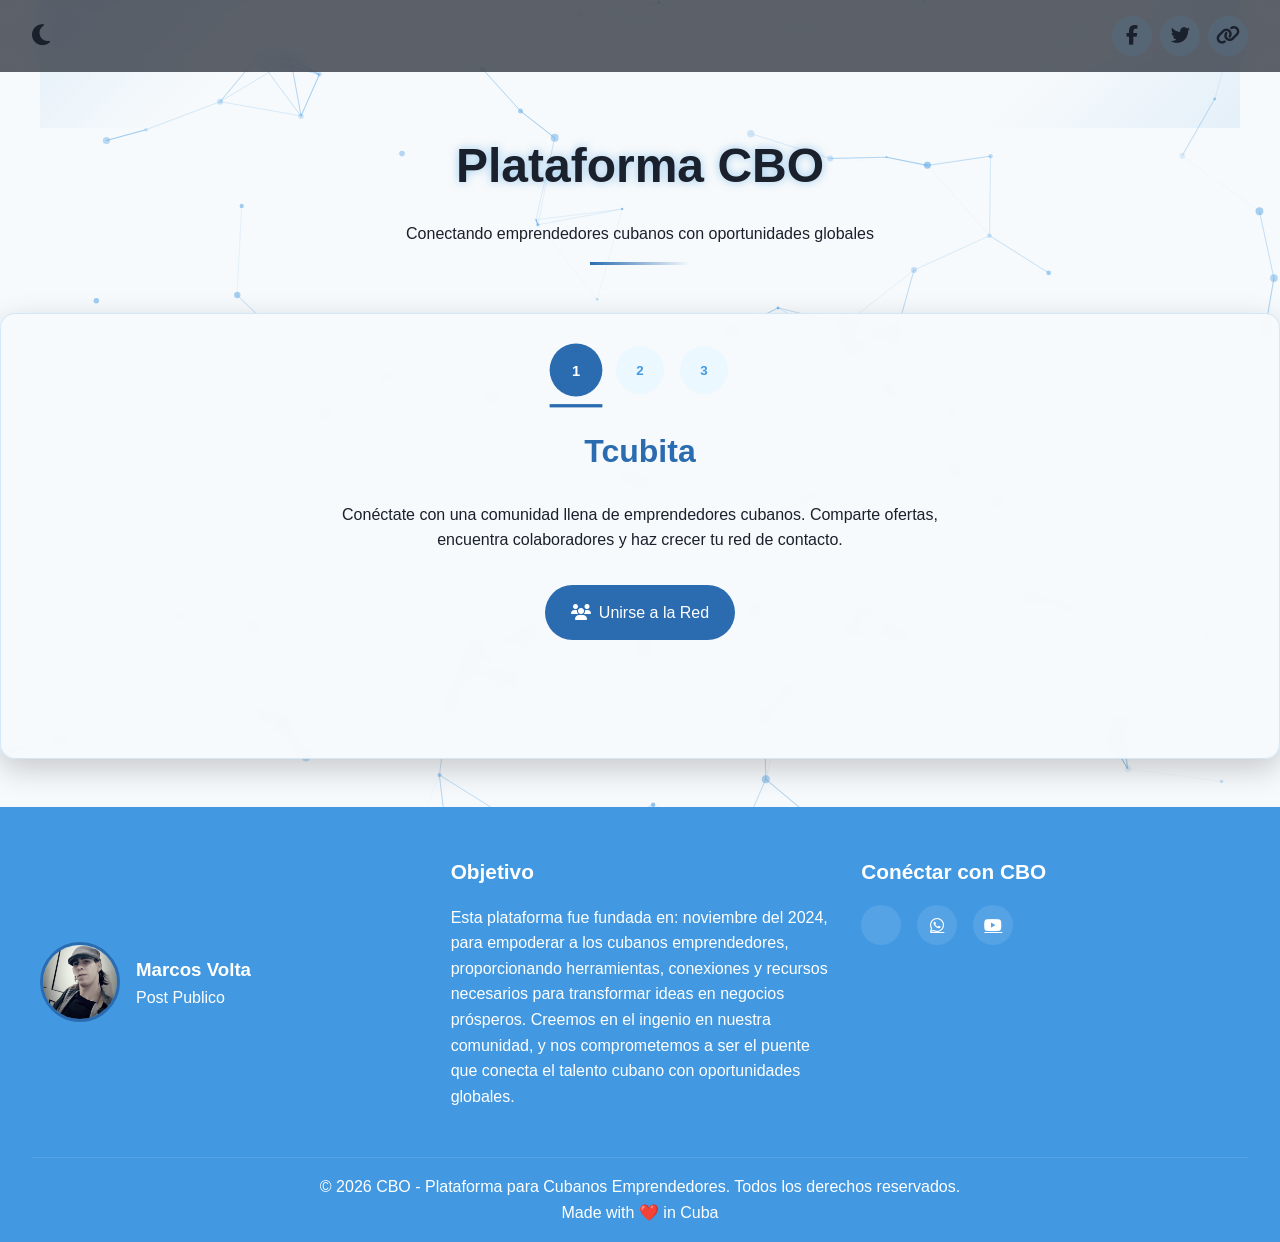
==== index.html @ 36f4e89b "Actualizar index.html" ====
<!DOCTYPE html>
<html lang="es">
<head>
    <meta charset="UTF-8">
    <meta name="viewport" content="width=device-width, initial-scale=1.0, minimum-scale=1.0, maximum-scale=5.0">
    <meta name="description" content="Plataforma CBO para emprendedores cubanos - Conexiones, recursos y oportunidades de negocio. Conectamos el talento cubano con oportunidades globales desde 2024.">
    <meta name="keywords" content="Cuba, emprendedores, negocios, oportunidades, red profesional, emprendimiento cubano, negocios en Cuba, startups Cuba, economía cubana">
    <meta name="author" content="Marcos Volta, CBO Team">
    <meta name="robots" content="index, follow, max-image-preview:large">
    <meta name="revisit-after" content="7 days">
    <meta name="rating" content="general">
    <meta name="google-site-verification" content="KwYd-p4Sl1VlkdQmdyKKgwMpT7BsxFKygnGzibzNijQ">
    <link rel="canonical" href="https://cubabazaronline.github.io/CBO/">
    <meta name="theme-color" content="#1a365d">
    <meta name="generator" content="CBO Platform v2.0">
    <meta name="geo.region" content="CU">
    <meta name="geo.placename" content="La Habana">
    <meta name="geo.position" content="23.1136;-82.3666">
    <meta name="ICBM" content="23.1136, -82.3666">
    <meta http-equiv="Content-Security-Policy" content="default-src 'self'; script-src 'self' 'unsafe-inline' https://cdnjs.cloudflare.com; style-src 'self' 'unsafe-inline' https://fonts.googleapis.com https://cdnjs.cloudflare.com; img-src 'self' data: https:; font-src 'self' https://fonts.gstatic.com https://cdnjs.cloudflare.com; connect-src 'self'">
    <meta http-equiv="X-Content-Type-Options" content="nosniff">
    <meta http-equiv="X-Frame-Options" content="DENY">
    <meta http-equiv="X-XSS-Protection" content="1; mode=block">
    <meta http-equiv="Strict-Transport-Security" content="max-age=31536000; includeSubDomains">
    <meta name="referrer" content="strict-origin-when-cross-origin">
    <link rel="preconnect" href="https://fonts.googleapis.com">
    <link rel="preconnect" href="https://fonts.gstatic.com" crossorigin>
    <link rel="preconnect" href="https://cdnjs.cloudflare.com">
    <link rel="preload" href="styles.css" as="style">
    <link rel="preload" href="script.js" as="script">
    <link rel="preload" href="https://cdnjs.cloudflare.com/ajax/libs/font-awesome/6.4.0/css/all.min.css" as="style" crossorigin>
    <link rel="preload" href="https://fonts.googleapis.com/css2?family=Poppins:wght@300;400;500;600;700&display=swap" as="style" crossorigin>
    <link rel="icon" type="image/png" href="logo.png">
        <!-- Color de tema para navegadores móviles -->
        <meta name="theme-color" content="#ffffff">
    
    <title>CBO - Plataforma para Cubanos Emprendedores | Conexiones Globales</title>
    
    <!-- Estilos -->
    <link rel="stylesheet" href="https://cdnjs.cloudflare.com/ajax/libs/font-awesome/6.4.0/css/all.min.css" integrity="sha512-iecdLmaskl7CVkqkXNQ/ZH/XLlvWZOJyj7Yy7tcenmpD1ypASozpmT/E0iPtmFIB46ZmdtAc9eNBvH0H/ZpiBw==" crossorigin="anonymous" referrerpolicy="no-referrer">
    <link rel="stylesheet" href="styles.css">
    <link href="https://fonts.googleapis.com/css2?family=Poppins:wght@300;400;500;600;700&display=swap" rel="stylesheet">
    
    <!-- Schema.org markup for Google -->
    <script type="application/ld+json">
    {
      "@context": "https://schema.org",
      "@type": "Organization",
      "name": "CBO - Plataforma para Cubanos Emprendedores",
      "url": "https://cubabazaronline.github.io/CBO/",
      "logo": "https://cubabazaronline.github.io/CBO/images/logo-cbo.png",
      "description": "Plataforma para conectar emprendedores cubanos con oportunidades globales",
      "address": {
        "@type": "PostalAddress",
        "addressCountry": "CU"
      },
      "founder": {
        "@type": "Person",
        "name": "Marcos Volta"
      },
      "sameAs": [
        "https://facebook.com/CBOCuba",
        "https://twitter.com/CBO_Cuba",
        "https://linkedin.com/company/cbo-cuba"
      ]
    }
    </script>
</head>

<body>
    <!-- Partículas de fondo -->
    <canvas id="particlesCanvas"></canvas>
    <div class="container holographic-effect">
        </div>
        
        <!-- Barra de navegación con botones para compartir -->
        <nav class="nav-bar" aria-label="Navegación principal">
            <button id="themeToggle" class="theme-toggle" aria-label="Cambiar tema">
                <i class="fas fa-moon"></i>
            </button>
            <div class="share-buttons">
                <button class="share-btn" data-social="facebook" aria-label="Compartir en Facebook">
                    <i class="fab fa-facebook-f"></i>
                </button>
                <button class="share-btn" data-social="twitter" aria-label="Compartir en Twitter">
                    <i class="fab fa-twitter"></i>
                </button>
                <button class="share-btn" id="copyLinkBtn" aria-label="Copiar enlace">
                    <i class="fas fa-link"></i>
                </button>
            </div>
        </nav>
        
        <header>
            <h1 class="glow">Plataforma <span class="glow">CBO</span></h1>
            <p>Conectando emprendedores cubanos con oportunidades globales</p>
        </header>
        
        <main class="tabs-container">
            <div class="tab-nav" role="tablist" aria-label="Secciones de la plataforma">
                <button class="active" data-tab="0" role="tab" aria-selected="true" aria-controls="tabpanel-1" id="tab-1">1</button>
                <button data-tab="1" role="tab" aria-selected="false" aria-controls="tabpanel-2" id="tab-2" tabindex="-1">2</button>
                <button data-tab="2" role="tab" aria-selected="false" aria-controls="tabpanel-3" id="tab-3" tabindex="-1">3</button>
            </div>
            
            <div class="tabs" id="tabs">
                <article class="tab" data-tab-content="0" role="tabpanel" id="tabpanel-1" aria-labelledby="tab-1" tabindex="0">
                    <div>
                        <h2>Tcubita</h2>
                        <p>Conéctate con una comunidad llena de emprendedores cubanos. Comparte ofertas, encuentra colaboradores y haz crecer tu red de contacto.</p>
                    </div>
                    <a href="https://cubabazaronline.github.io/Tcubita/" target="_blank" rel="noopener noreferrer" class="cta-button">
                        <i class="fas fa-users tab-icon"></i> Unirse a la Red
                    </a>
                </article>
                
                <article class="tab" data-tab-content="1" role="tabpanel" id="tabpanel-2" aria-labelledby="tab-2" tabindex="0" hidden>
                    <div>
                        <h2>CHP</h2>
                        <p>Accede a servicio exclusivo, crea tu propia página web personalizable específicamente para emprendedores cubanos. Supera tus desafíos y lleva tu negocio al siguiente nivel con lo que necesites.</p>
                    </div>
                    <a href="https://cubabazaronline.github.io/CHP/" target="_blank" rel="noopener noreferrer" class="cta-button">
                        <i class="fas fa-tools tab-icon"></i> Explorar Recursos
                    </a>
                </article>
                
                <article class="tab" data-tab-content="2" role="tabpanel" id="tabpanel-3" aria-labelledby="tab-3" tabindex="0" hidden>
                    <div>
                        <h2>Afiliados</h2>
                        <p>Descubre la oportunidad de obtener ingresos desde casa, buscando a emprendedores cubanos que necesiten crecer y asesora sus exigencias, gana comisiones ilimitadas y más.</p>
                    </div>
                    <a href="https://cubabazaronline.github.io/Afiliados-de-CHP/" target="_blank" rel="noopener noreferrer" class="cta-button">
                        <i class="fas fa-briefcase tab-icon"></i> Ver Oportunidades
                    </a>
                </article>
            </div>
        </main>
    </div>
    
    <!-- Contenedor de notificaciones -->
    <div class="notification-container" id="notificationContainer" role="status" aria-live="polite"></div>
    
    <footer>
        <div class="footer-grid">
            <div class="creator">
                <img src="mv.jpg" alt="Fundador de CBO" class="creator-img" loading="lazy" width="80" height="80">
                <div class="creator-info">
                    <h3>Marcos Volta</h3>
                    <p>Post Publico</p>
                </div>
            </div>
            
            <div class="mission">
                <h3>Objetivo</h3>
                <p>Esta plataforma fue fundada en: noviembre del 2024, para empoderar a los cubanos emprendedores, proporcionando herramientas, conexiones y recursos necesarios para transformar ideas en negocios prósperos. Creemos en el ingenio en nuestra comunidad, y nos comprometemos a ser el puente que conecta el talento cubano con oportunidades globales.</p>
            </div>  
            
            <div class="social-links">
                <h3>Conéctar con CBO</h3>
                <div class="social-icons">
                    <a href="https://t.me/CBO_Oficial" class="social-link" aria-label="Telegram" rel="noopener"><i class="fab fa-telegram-f"></i></a>
                    <a href="https://whatsapp.com/channel/0029Vb61NTa5vKA3hCMIQr3j" class="social-link" aria-label="WhatsApp" rel="noopener"><i class="fab fa-whatsapp"></i></a>
                    <a href="https://youtube.com/@cbo_com?feature=shared" class="social-link" aria-label="YouTube" rel="noopener"><i class="fab fa-youtube"></i></a>
                </div>
            </div>
        </div>
        
        <div class="copyright">
            <p>&copy; <span id="currentYear"></span> CBO - Plataforma para Cubanos Emprendedores. Todos los derechos reservados.</p>
            <p>Made with <span aria-label="amor">❤️</span> in Cuba</p>
        </div>
    </footer>

    <!-- Scripts al final del body para mejor rendimiento -->
    <script src="script.js" defer></script>
    
    <!-- Analytics (ejemplo) -->
    <script async src="https://www.googletagmanager.com/gtag/js?id=G-XXXXXX"></script>
    <script>
      window.dataLayer = window.dataLayer || [];
      function gtag(){dataLayer.push(arguments);}
      gtag('js', new Date());
      gtag('config', 'G-XXXXXX');
    </script>
</body>
</html>
---- styles.css ----
:root {
  --primary: #1a365d;
  --secondary: #2c5282;
  --accent: #4299e1;
  --text: #f7fafc;
  --bg: #1a202c;
  --card-bg: rgba(26, 32, 44, 0.8);
  --glow: 0 0 10px rgba(66, 153, 225, 0.8);
  --transition: all 0.3s ease;
}

[data-theme="light"] {
  --primary: #4299e1;
  --secondary: #ebf8ff;
  --accent: #2b6cb0;
  --text: #1a202c;
  --bg: #f7fafc;
  --card-bg: rgba(247, 250, 252, 0.9);
  --glow: 0 0 10px rgba(66, 153, 225, 0.5);
}

* {
  margin: 0;
  padding: 0;
  box-sizing: border-box;
}

html {
  scroll-behavior: smooth;
}

body {
  font-family: 'Poppins', sans-serif;
  background-color: var(--bg);
  color: var(--text);
  min-height: 100vh;
  overflow-x: hidden;
  position: relative;
  line-height: 1.6;
}

/* Efecto holográfico */
.holographic-effect {
  position: relative;
  z-index: 1;
}

.holographic-effect::before {
  content: '';
  position: absolute;
  top: 0;
  left: 0;
  right: 0;
  bottom: 0;
  background: linear-gradient(
    135deg,
    rgba(66, 153, 225, 0.1) 0%,
    rgba(26, 32, 44, 0) 20%,
    rgba(26, 32, 44, 0) 80%,
    rgba(66, 153, 225, 0.1) 100%
  );
  pointer-events: none;
  z-index: -1;
}

/* Canvas de partículas */
#particlesCanvas {
  position: fixed;
  top: 0;
  left: 0;
  width: 100%;
  height: 100%;
  z-index: -1;
}

/* Barra de navegación */
.nav-bar {
  display: flex;
  justify-content: space-between;
  align-items: center;
  padding: 1rem 2rem;
  position: fixed;
  top: 0;
  left: 0;
  right: 0;
  z-index: 100;
  background-color: rgba(26, 32, 44, 0.7);
  backdrop-filter: blur(10px);
}

.theme-toggle {
  background: none;
  border: none;
  color: var(--text);
  font-size: 1.5rem;
  cursor: pointer;
  transition: var(--transition);
}

.theme-toggle:hover {
  transform: rotate(30deg);
  color: var(--accent);
}

.share-buttons {
  display: flex;
  gap: 0.5rem;
}

.share-btn {
  background: none;
  border: none;
  color: var(--text);
  font-size: 1.2rem;
  width: 2.5rem;
  height: 2.5rem;
  border-radius: 50%;
  display: flex;
  align-items: center;
  justify-content: center;
  cursor: pointer;
  transition: var(--transition);
  background-color: rgba(66, 153, 225, 0.1);
}

.share-btn:hover {
  background-color: var(--accent);
  transform: translateY(-2px);
}

/* Contenido principal */
.container {
  max-width: 1200px;
  margin: 0 auto;
  padding: 6rem 2rem 2rem;
}

header {
  text-align: center;
  margin-bottom: 3rem;
  position: relative;
}

header::after {
  content: '';
  display: block;
  width: 100px;
  height: 3px;
  background: linear-gradient(to right, var(--accent), transparent);
  margin: 1rem auto;
}

h1 {
  font-size: 3rem;
  margin-bottom: 1rem;
  font-weight: 700;
}

.glow {
  text-shadow: var(--glow);
}

/* Sistema de pestañas */
.tabs-container {
  background-color: var(--card-bg);
  border-radius: 15px;
  padding: 2rem;
  box-shadow: 0 10px 30px rgba(0, 0, 0, 0.2);
  backdrop-filter: blur(5px);
  border: 1px solid rgba(66, 153, 225, 0.2);
  position: relative;
  overflow: hidden;
}

.tab-nav {
  display: flex;
  justify-content: center;
  gap: 1rem;
  margin-bottom: 2rem;
}

.tab-nav button {
  width: 3rem;
  height: 3rem;
  border-radius: 50%;
  border: none;
  background-color: var(--secondary);
  color: var(--primary);
  font-weight: 700;
  cursor: pointer;
  transition: var(--transition);
  display: flex;
  align-items: center;
  justify-content: center;
  position: relative;
}

.tab-nav button.active {
  background-color: var(--accent);
  color: white;
  transform: scale(1.1);
}

.tab-nav button::after {
  content: '';
  position: absolute;
  bottom: -10px;
  left: 50%;
  transform: translateX(-50%);
  width: 0;
  height: 3px;
  background-color: var(--accent);
  transition: var(--transition);
}

.tab-nav button.active::after {
  width: 100%;
}

.tabs {
  position: relative;
  min-height: 300px;
}

.tab {
  animation: fadeIn 0.5s ease forwards;
  text-align: center;
}

.tab h2 {
  font-size: 2rem;
  margin-bottom: 1.5rem;
  color: var(--accent);
}

.tab p {
  margin-bottom: 2rem;
  max-width: 600px;
  margin-left: auto;
  margin-right: auto;
}

.tab-icon {
  margin-right: 0.5rem;
}

.cta-button {
  display: inline-flex;
  align-items: center;
  padding: 0.8rem 1.5rem;
  background-color: var(--accent);
  color: white;
  text-decoration: none;
  border-radius: 50px;
  font-weight: 500;
  transition: var(--transition);
  border: 2px solid transparent;
}

.cta-button:hover {
  background-color: transparent;
  border-color: var(--accent);
  transform: translateY(-3px);
  box-shadow: 0 5px 15px rgba(66, 153, 225, 0.3);
}

/* Footer */
footer {
  background-color: var(--primary);
  color: white;
  padding: 3rem 2rem 1rem;
  margin-top: 3rem;
}

.footer-grid {
  display: grid;
  grid-template-columns: repeat(auto-fit, minmax(300px, 1fr));
  gap: 2rem;
  max-width: 1200px;
  margin: 0 auto;
}

.creator {
  display: flex;
  align-items: center;
  gap: 1rem;
}

.creator-img {
  border-radius: 50%;
  object-fit: cover;
  border: 3px solid var(--accent);
}

.mission h3,
.social-links h3 {
  margin-bottom: 1rem;
  font-size: 1.3rem;
}

.social-icons {
  display: flex;
  gap: 1rem;
  margin-top: 1rem;
}

.social-link {
  display: flex;
  align-items: center;
  justify-content: center;
  width: 2.5rem;
  height: 2.5rem;
  border-radius: 50%;
  background-color: rgba(255, 255, 255, 0.1);
  color: white;
  transition: var(--transition);
}

.social-link:hover {
  background-color: var(--accent);
  transform: translateY(-3px);
}

.copyright {
  text-align: center;
  margin-top: 3rem;
  padding-top: 1rem;
  border-top: 1px solid rgba(255, 255, 255, 0.1);
}

/* Notificaciones */
.notification-container {
  position: fixed;
  bottom: 2rem;
  right: 2rem;
  z-index: 1000;
}

.notification {
  padding: 1rem 1.5rem;
  background-color: var(--accent);
  color: white;
  border-radius: 8px;
  box-shadow: 0 5px 15px rgba(0, 0, 0, 0.2);
  margin-bottom: 1rem;
  transform: translateX(100%);
  opacity: 0;
  animation: slideIn 0.3s ease forwards, fadeOut 0.3s ease 3s forwards;
  max-width: 300px;
}

/* Animaciones */
@keyframes fadeIn {
  from {
    opacity: 0;
    transform: translateY(20px);
  }
  to {
    opacity: 1;
    transform: translateY(0);
  }
}

@keyframes slideIn {
  to {
    transform: translateX(0);
    opacity: 1;
  }
}

@keyframes fadeOut {
  to {
    opacity: 0;
  }
}

/* Efecto de neón para elementos interactivos */
.neon-effect {
  position: relative;
}

.neon-effect::before {
  content: '';
  position: absolute;
  top: -2px;
  left: -2px;
  right: -2px;
  bottom: -2px;
  border-radius: inherit;
  z-index: -1;
  background: linear-gradient(45deg, 
    var(--accent), 
    #00bfff, 
    #0080ff, 
    var(--accent));
  background-size: 400%;
  animation: neonGlow 3s linear infinite;
  opacity: 0;
  transition: opacity 0.3s ease;
}

.neon-effect:hover::before {
  opacity: 0.7;
}

@keyframes neonGlow {
  0% {
    background-position: 0% 50%;
  }
  100% {
    background-position: 400% 50%;
  }
}

/* Responsive */
@media (max-width: 768px) {
  h1 {
    font-size: 2.2rem;
  }
  
  .container {
    padding: 5rem 1rem 1rem;
  }
  
  .tabs-container {
    padding: 1.5rem;
  }
  
  .tab h2 {
    font-size: 1.5rem;
  }
  
  .tab-nav button {
    width: 2.5rem;
    height: 2.5rem;
  }
}

@media (max-width: 480px) {
  .nav-bar {
    padding: 1rem;
  }
  
  h1 {
    font-size: 1.8rem;
  }
  
  .footer-grid {
    grid-template-columns: 1fr;
  }
}
---- styles.css ----
:root {
  --primary: #1a365d;
  --secondary: #2c5282;
  --accent: #4299e1;
  --text: #f7fafc;
  --bg: #1a202c;
  --card-bg: rgba(26, 32, 44, 0.8);
  --glow: 0 0 10px rgba(66, 153, 225, 0.8);
  --transition: all 0.3s ease;
}

[data-theme="light"] {
  --primary: #4299e1;
  --secondary: #ebf8ff;
  --accent: #2b6cb0;
  --text: #1a202c;
  --bg: #f7fafc;
  --card-bg: rgba(247, 250, 252, 0.9);
  --glow: 0 0 10px rgba(66, 153, 225, 0.5);
}

* {
  margin: 0;
  padding: 0;
  box-sizing: border-box;
}

html {
  scroll-behavior: smooth;
}

body {
  font-family: 'Poppins', sans-serif;
  background-color: var(--bg);
  color: var(--text);
  min-height: 100vh;
  overflow-x: hidden;
  position: relative;
  line-height: 1.6;
}

/* Efecto holográfico */
.holographic-effect {
  position: relative;
  z-index: 1;
}

.holographic-effect::before {
  content: '';
  position: absolute;
  top: 0;
  left: 0;
  right: 0;
  bottom: 0;
  background: linear-gradient(
    135deg,
    rgba(66, 153, 225, 0.1) 0%,
    rgba(26, 32, 44, 0) 20%,
    rgba(26, 32, 44, 0) 80%,
    rgba(66, 153, 225, 0.1) 100%
  );
  pointer-events: none;
  z-index: -1;
}

/* Canvas de partículas */
#particlesCanvas {
  position: fixed;
  top: 0;
  left: 0;
  width: 100%;
  height: 100%;
  z-index: -1;
}

/* Barra de navegación */
.nav-bar {
  display: flex;
  justify-content: space-between;
  align-items: center;
  padding: 1rem 2rem;
  position: fixed;
  top: 0;
  left: 0;
  right: 0;
  z-index: 100;
  background-color: rgba(26, 32, 44, 0.7);
  backdrop-filter: blur(10px);
}

.theme-toggle {
  background: none;
  border: none;
  color: var(--text);
  font-size: 1.5rem;
  cursor: pointer;
  transition: var(--transition);
}

.theme-toggle:hover {
  transform: rotate(30deg);
  color: var(--accent);
}

.share-buttons {
  display: flex;
  gap: 0.5rem;
}

.share-btn {
  background: none;
  border: none;
  color: var(--text);
  font-size: 1.2rem;
  width: 2.5rem;
  height: 2.5rem;
  border-radius: 50%;
  display: flex;
  align-items: center;
  justify-content: center;
  cursor: pointer;
  transition: var(--transition);
  background-color: rgba(66, 153, 225, 0.1);
}

.share-btn:hover {
  background-color: var(--accent);
  transform: translateY(-2px);
}

/* Contenido principal */
.container {
  max-width: 1200px;
  margin: 0 auto;
  padding: 6rem 2rem 2rem;
}

header {
  text-align: center;
  margin-bottom: 3rem;
  position: relative;
}

header::after {
  content: '';
  display: block;
  width: 100px;
  height: 3px;
  background: linear-gradient(to right, var(--accent), transparent);
  margin: 1rem auto;
}

h1 {
  font-size: 3rem;
  margin-bottom: 1rem;
  font-weight: 700;
}

.glow {
  text-shadow: var(--glow);
}

/* Sistema de pestañas */
.tabs-container {
  background-color: var(--card-bg);
  border-radius: 15px;
  padding: 2rem;
  box-shadow: 0 10px 30px rgba(0, 0, 0, 0.2);
  backdrop-filter: blur(5px);
  border: 1px solid rgba(66, 153, 225, 0.2);
  position: relative;
  overflow: hidden;
}

.tab-nav {
  display: flex;
  justify-content: center;
  gap: 1rem;
  margin-bottom: 2rem;
}

.tab-nav button {
  width: 3rem;
  height: 3rem;
  border-radius: 50%;
  border: none;
  background-color: var(--secondary);
  color: var(--primary);
  font-weight: 700;
  cursor: pointer;
  transition: var(--transition);
  display: flex;
  align-items: center;
  justify-content: center;
  position: relative;
}

.tab-nav button.active {
  background-color: var(--accent);
  color: white;
  transform: scale(1.1);
}

.tab-nav button::after {
  content: '';
  position: absolute;
  bottom: -10px;
  left: 50%;
  transform: translateX(-50%);
  width: 0;
  height: 3px;
  background-color: var(--accent);
  transition: var(--transition);
}

.tab-nav button.active::after {
  width: 100%;
}

.tabs {
  position: relative;
  min-height: 300px;
}

.tab {
  animation: fadeIn 0.5s ease forwards;
  text-align: center;
}

.tab h2 {
  font-size: 2rem;
  margin-bottom: 1.5rem;
  color: var(--accent);
}

.tab p {
  margin-bottom: 2rem;
  max-width: 600px;
  margin-left: auto;
  margin-right: auto;
}

.tab-icon {
  margin-right: 0.5rem;
}

.cta-button {
  display: inline-flex;
  align-items: center;
  padding: 0.8rem 1.5rem;
  background-color: var(--accent);
  color: white;
  text-decoration: none;
  border-radius: 50px;
  font-weight: 500;
  transition: var(--transition);
  border: 2px solid transparent;
}

.cta-button:hover {
  background-color: transparent;
  border-color: var(--accent);
  transform: translateY(-3px);
  box-shadow: 0 5px 15px rgba(66, 153, 225, 0.3);
}

/* Footer */
footer {
  background-color: var(--primary);
  color: white;
  padding: 3rem 2rem 1rem;
  margin-top: 3rem;
}

.footer-grid {
  display: grid;
  grid-template-columns: repeat(auto-fit, minmax(300px, 1fr));
  gap: 2rem;
  max-width: 1200px;
  margin: 0 auto;
}

.creator {
  display: flex;
  align-items: center;
  gap: 1rem;
}

.creator-img {
  border-radius: 50%;
  object-fit: cover;
  border: 3px solid var(--accent);
}

.mission h3,
.social-links h3 {
  margin-bottom: 1rem;
  font-size: 1.3rem;
}

.social-icons {
  display: flex;
  gap: 1rem;
  margin-top: 1rem;
}

.social-link {
  display: flex;
  align-items: center;
  justify-content: center;
  width: 2.5rem;
  height: 2.5rem;
  border-radius: 50%;
  background-color: rgba(255, 255, 255, 0.1);
  color: white;
  transition: var(--transition);
}

.social-link:hover {
  background-color: var(--accent);
  transform: translateY(-3px);
}

.copyright {
  text-align: center;
  margin-top: 3rem;
  padding-top: 1rem;
  border-top: 1px solid rgba(255, 255, 255, 0.1);
}

/* Notificaciones */
.notification-container {
  position: fixed;
  bottom: 2rem;
  right: 2rem;
  z-index: 1000;
}

.notification {
  padding: 1rem 1.5rem;
  background-color: var(--accent);
  color: white;
  border-radius: 8px;
  box-shadow: 0 5px 15px rgba(0, 0, 0, 0.2);
  margin-bottom: 1rem;
  transform: translateX(100%);
  opacity: 0;
  animation: slideIn 0.3s ease forwards, fadeOut 0.3s ease 3s forwards;
  max-width: 300px;
}

/* Animaciones */
@keyframes fadeIn {
  from {
    opacity: 0;
    transform: translateY(20px);
  }
  to {
    opacity: 1;
    transform: translateY(0);
  }
}

@keyframes slideIn {
  to {
    transform: translateX(0);
    opacity: 1;
  }
}

@keyframes fadeOut {
  to {
    opacity: 0;
  }
}

/* Efecto de neón para elementos interactivos */
.neon-effect {
  position: relative;
}

.neon-effect::before {
  content: '';
  position: absolute;
  top: -2px;
  left: -2px;
  right: -2px;
  bottom: -2px;
  border-radius: inherit;
  z-index: -1;
  background: linear-gradient(45deg, 
    var(--accent), 
    #00bfff, 
    #0080ff, 
    var(--accent));
  background-size: 400%;
  animation: neonGlow 3s linear infinite;
  opacity: 0;
  transition: opacity 0.3s ease;
}

.neon-effect:hover::before {
  opacity: 0.7;
}

@keyframes neonGlow {
  0% {
    background-position: 0% 50%;
  }
  100% {
    background-position: 400% 50%;
  }
}

/* Responsive */
@media (max-width: 768px) {
  h1 {
    font-size: 2.2rem;
  }
  
  .container {
    padding: 5rem 1rem 1rem;
  }
  
  .tabs-container {
    padding: 1.5rem;
  }
  
  .tab h2 {
    font-size: 1.5rem;
  }
  
  .tab-nav button {
    width: 2.5rem;
    height: 2.5rem;
  }
}

@media (max-width: 480px) {
  .nav-bar {
    padding: 1rem;
  }
  
  h1 {
    font-size: 1.8rem;
  }
  
  .footer-grid {
    grid-template-columns: 1fr;
  }
}
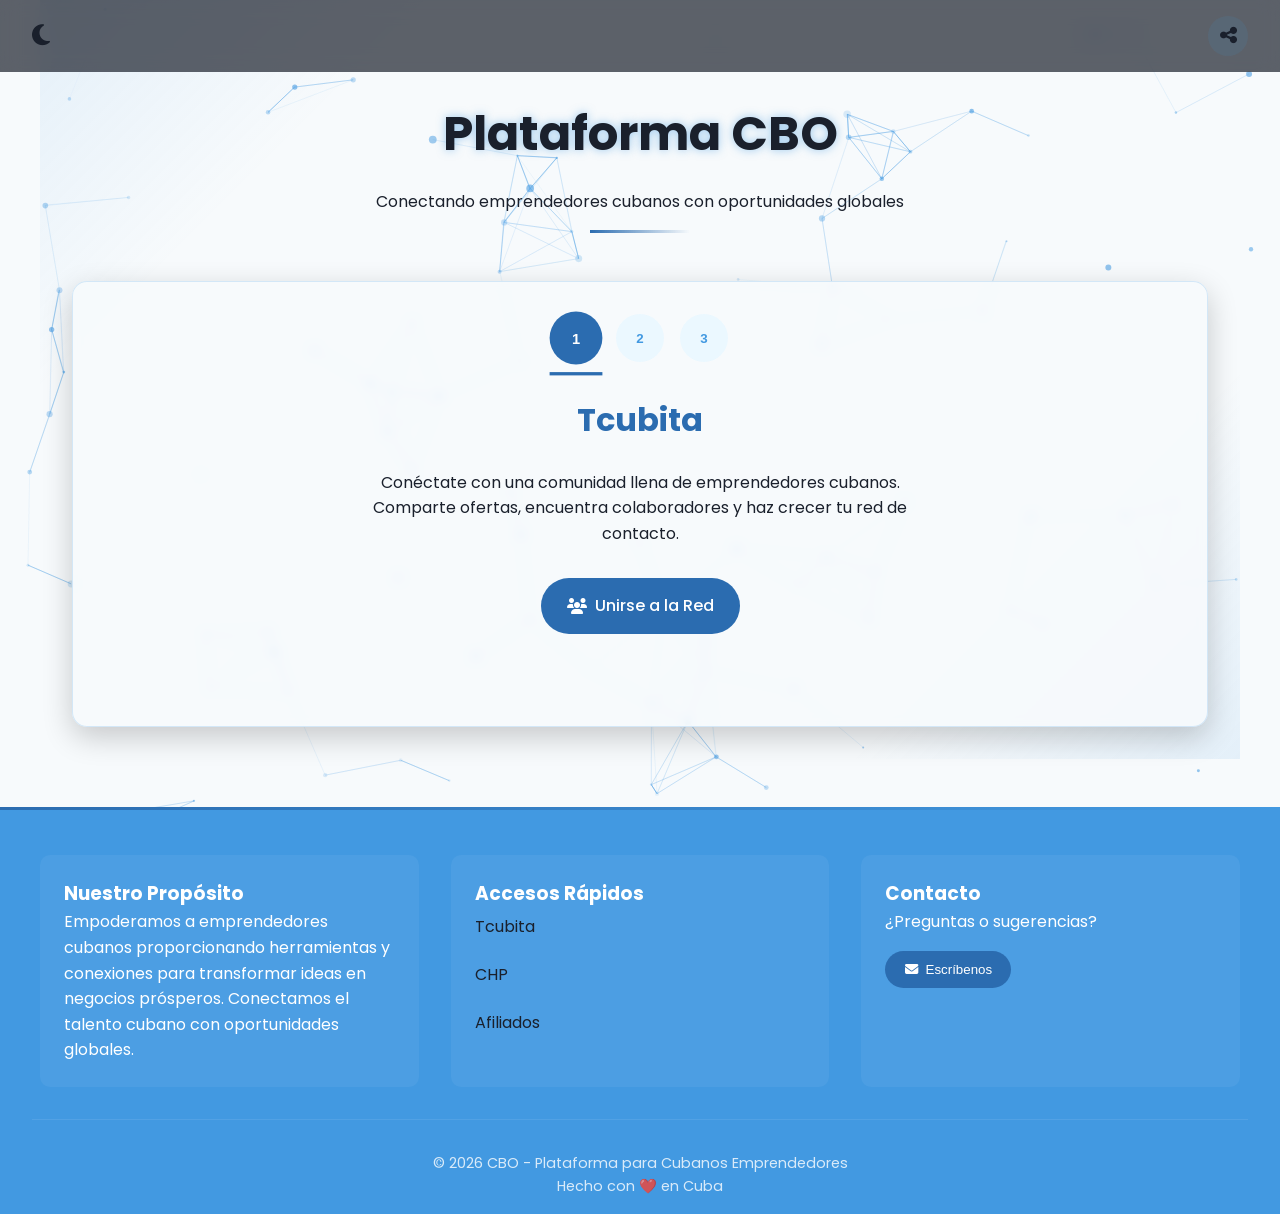
==== commit d1eeb2b0: "Add files via upload" ====
--- a/index.html
+++ b/index.html
@@ -2,44 +2,22 @@
 <html lang="es">
 <head>
     <meta charset="UTF-8">
-    <meta name="viewport" content="width=device-width, initial-scale=1.0, minimum-scale=1.0, maximum-scale=5.0">
-    <meta name="description" content="Plataforma CBO para emprendedores cubanos - Conexiones, recursos y oportunidades de negocio. Conectamos el talento cubano con oportunidades globales desde 2024.">
-    <meta name="keywords" content="Cuba, emprendedores, negocios, oportunidades, red profesional, emprendimiento cubano, negocios en Cuba, startups Cuba, economía cubana">
+    <meta name="viewport" content="width=device-width, initial-scale=1.0">
+    <meta name="description" content="Plataforma CBO para emprendedores cubanos - Conexiones, recursos y oportunidades de negocio.">
     <meta name="author" content="Marcos Volta, CBO Team">
-    <meta name="robots" content="index, follow, max-image-preview:large">
-    <meta name="revisit-after" content="7 days">
-    <meta name="rating" content="general">
+    <meta name="robots" content="index, follow">
+    <meta name="theme-color" content="#1a365d">
     <meta name="google-site-verification" content="KwYd-p4Sl1VlkdQmdyKKgwMpT7BsxFKygnGzibzNijQ">
-    <link rel="canonical" href="https://cubabazaronline.github.io/CBO/">
-    <meta name="theme-color" content="#1a365d">
-    <meta name="generator" content="CBO Platform v2.0">
-    <meta name="geo.region" content="CU">
-    <meta name="geo.placename" content="La Habana">
-    <meta name="geo.position" content="23.1136;-82.3666">
-    <meta name="ICBM" content="23.1136, -82.3666">
-    <meta http-equiv="Content-Security-Policy" content="default-src 'self'; script-src 'self' 'unsafe-inline' https://cdnjs.cloudflare.com; style-src 'self' 'unsafe-inline' https://fonts.googleapis.com https://cdnjs.cloudflare.com; img-src 'self' data: https:; font-src 'self' https://fonts.gstatic.com https://cdnjs.cloudflare.com; connect-src 'self'">
-    <meta http-equiv="X-Content-Type-Options" content="nosniff">
-    <meta http-equiv="X-Frame-Options" content="DENY">
-    <meta http-equiv="X-XSS-Protection" content="1; mode=block">
-    <meta http-equiv="Strict-Transport-Security" content="max-age=31536000; includeSubDomains">
-    <meta name="referrer" content="strict-origin-when-cross-origin">
-    <link rel="preconnect" href="https://fonts.googleapis.com">
-    <link rel="preconnect" href="https://fonts.gstatic.com" crossorigin>
-    <link rel="preconnect" href="https://cdnjs.cloudflare.com">
-    <link rel="preload" href="styles.css" as="style">
-    <link rel="preload" href="script.js" as="script">
-    <link rel="preload" href="https://cdnjs.cloudflare.com/ajax/libs/font-awesome/6.4.0/css/all.min.css" as="style" crossorigin>
-    <link rel="preload" href="https://fonts.googleapis.com/css2?family=Poppins:wght@300;400;500;600;700&display=swap" as="style" crossorigin>
-    <link rel="icon" type="image/png" href="logo.png">
-        <!-- Color de tema para navegadores móviles -->
-        <meta name="theme-color" content="#ffffff">
     
     <title>CBO - Plataforma para Cubanos Emprendedores | Conexiones Globales</title>
     
     <!-- Estilos -->
-    <link rel="stylesheet" href="https://cdnjs.cloudflare.com/ajax/libs/font-awesome/6.4.0/css/all.min.css" integrity="sha512-iecdLmaskl7CVkqkXNQ/ZH/XLlvWZOJyj7Yy7tcenmpD1ypASozpmT/E0iPtmFIB46ZmdtAc9eNBvH0H/ZpiBw==" crossorigin="anonymous" referrerpolicy="no-referrer">
+    <link rel="stylesheet" href="https://cdnjs.cloudflare.com/ajax/libs/font-awesome/6.4.0/css/all.min.css">
     <link rel="stylesheet" href="styles.css">
     <link href="https://fonts.googleapis.com/css2?family=Poppins:wght@300;400;500;600;700&display=swap" rel="stylesheet">
+    
+    <!-- Favicon 3D Rocket -->
+    <link rel="icon" href="data:image/svg+xml,<svg xmlns=%22http://www.w3.org/2000/svg%22 viewBox=%220 0 100 100%22><text y=%22.9em%22 font-size=%2290%22>🚀</text></svg>">
     
     <!-- Schema.org markup for Google -->
     <script type="application/ld+json">
@@ -48,21 +26,11 @@
       "@type": "Organization",
       "name": "CBO - Plataforma para Cubanos Emprendedores",
       "url": "https://cubabazaronline.github.io/CBO/",
-      "logo": "https://cubabazaronline.github.io/CBO/images/logo-cbo.png",
       "description": "Plataforma para conectar emprendedores cubanos con oportunidades globales",
       "address": {
         "@type": "PostalAddress",
         "addressCountry": "CU"
-      },
-      "founder": {
-        "@type": "Person",
-        "name": "Marcos Volta"
-      },
-      "sameAs": [
-        "https://facebook.com/CBOCuba",
-        "https://twitter.com/CBO_Cuba",
-        "https://linkedin.com/company/cbo-cuba"
-      ]
+      }
     }
     </script>
 </head>
@@ -71,24 +39,14 @@
     <!-- Partículas de fondo -->
     <canvas id="particlesCanvas"></canvas>
     <div class="container holographic-effect">
-        </div>
-        
-        <!-- Barra de navegación con botones para compartir -->
+        <!-- Barra de navegación simplificada -->
         <nav class="nav-bar" aria-label="Navegación principal">
             <button id="themeToggle" class="theme-toggle" aria-label="Cambiar tema">
                 <i class="fas fa-moon"></i>
             </button>
-            <div class="share-buttons">
-                <button class="share-btn" data-social="facebook" aria-label="Compartir en Facebook">
-                    <i class="fab fa-facebook-f"></i>
-                </button>
-                <button class="share-btn" data-social="twitter" aria-label="Compartir en Twitter">
-                    <i class="fab fa-twitter"></i>
-                </button>
-                <button class="share-btn" id="copyLinkBtn" aria-label="Copiar enlace">
-                    <i class="fas fa-link"></i>
-                </button>
-            </div>
+            <button class="share-btn" id="copyLinkBtn" aria-label="Copiar enlace">
+                <i class="fas fa-share-alt"></i>
+            </button>
         </nav>
         
         <header>
@@ -117,7 +75,7 @@
                 <article class="tab" data-tab-content="1" role="tabpanel" id="tabpanel-2" aria-labelledby="tab-2" tabindex="0" hidden>
                     <div>
                         <h2>CHP</h2>
-                        <p>Accede a servicio exclusivo, crea tu propia página web personalizable específicamente para emprendedores cubanos. Supera tus desafíos y lleva tu negocio al siguiente nivel con lo que necesites.</p>
+                        <p>Accede a servicio exclusivo, crea tu propia página web personalizable específicamente para emprendedores cubanos.</p>
                     </div>
                     <a href="https://cubabazaronline.github.io/CHP/" target="_blank" rel="noopener noreferrer" class="cta-button">
                         <i class="fas fa-tools tab-icon"></i> Explorar Recursos
@@ -127,7 +85,7 @@
                 <article class="tab" data-tab-content="2" role="tabpanel" id="tabpanel-3" aria-labelledby="tab-3" tabindex="0" hidden>
                     <div>
                         <h2>Afiliados</h2>
-                        <p>Descubre la oportunidad de obtener ingresos desde casa, buscando a emprendedores cubanos que necesiten crecer y asesora sus exigencias, gana comisiones ilimitadas y más.</p>
+                        <p>Descubre la oportunidad de obtener ingresos desde casa, buscando a emprendedores cubanos que necesiten crecer.</p>
                     </div>
                     <a href="https://cubabazaronline.github.io/Afiliados-de-CHP/" target="_blank" rel="noopener noreferrer" class="cta-button">
                         <i class="fas fa-briefcase tab-icon"></i> Ver Oportunidades
@@ -142,45 +100,36 @@
     
     <footer>
         <div class="footer-grid">
-            <div class="creator">
-                <img src="mv.jpg" alt="Fundador de CBO" class="creator-img" loading="lazy" width="80" height="80">
-                <div class="creator-info">
-                    <h3>Marcos Volta</h3>
-                    <p>Post Publico</p>
-                </div>
+            <div class="mission">
+                <h3>Nuestro Propósito</h3>
+                <p>Empoderamos a emprendedores cubanos proporcionando herramientas y conexiones para transformar ideas en negocios prósperos. Conectamos el talento cubano con oportunidades globales.</p>
+            </div>  
+            
+            <div class="quick-links">
+                <h3>Accesos Rápidos</h3>
+                <ul>
+                    <li><a href="https://cubabazaronline.github.io/Tcubita/" target="_blank">Tcubita</a></li>
+                    <li><a href="https://cubabazaronline.github.io/CHP/" target="_blank">CHP</a></li>
+                    <li><a href="https://cubabazaronline.github.io/Afiliados-de-CHP/" target="_blank">Afiliados</a></li>
+                </ul>
             </div>
             
-            <div class="mission">
-                <h3>Objetivo</h3>
-                <p>Esta plataforma fue fundada en: noviembre del 2024, para empoderar a los cubanos emprendedores, proporcionando herramientas, conexiones y recursos necesarios para transformar ideas en negocios prósperos. Creemos en el ingenio en nuestra comunidad, y nos comprometemos a ser el puente que conecta el talento cubano con oportunidades globales.</p>
-            </div>  
-            
-            <div class="social-links">
-                <h3>Conéctar con CBO</h3>
-                <div class="social-icons">
-                    <a href="https://t.me/CBO_Oficial" class="social-link" aria-label="Telegram" rel="noopener"><i class="fab fa-telegram-f"></i></a>
-                    <a href="https://whatsapp.com/channel/0029Vb61NTa5vKA3hCMIQr3j" class="social-link" aria-label="WhatsApp" rel="noopener"><i class="fab fa-whatsapp"></i></a>
-                    <a href="https://youtube.com/@cbo_com?feature=shared" class="social-link" aria-label="YouTube" rel="noopener"><i class="fab fa-youtube"></i></a>
-                </div>
+            <div class="contact">
+                <h3>Contacto</h3>
+                <p>¿Preguntas o sugerencias?</p>
+                <button id="contactBtn" class="footer-btn">
+                    <i class="fas fa-envelope"></i> Escríbenos
+                </button>
             </div>
         </div>
         
         <div class="copyright">
-            <p>&copy; <span id="currentYear"></span> CBO - Plataforma para Cubanos Emprendedores. Todos los derechos reservados.</p>
-            <p>Made with <span aria-label="amor">❤️</span> in Cuba</p>
+            <p>&copy; <span id="currentYear"></span> CBO - Plataforma para Cubanos Emprendedores</p>
+            <p>Hecho con <span aria-label="amor">❤️</span> en Cuba</p>
         </div>
     </footer>
 
-    <!-- Scripts al final del body para mejor rendimiento -->
+    <!-- Scripts -->
     <script src="script.js" defer></script>
-    
-    <!-- Analytics (ejemplo) -->
-    <script async src="https://www.googletagmanager.com/gtag/js?id=G-XXXXXX"></script>
-    <script>
-      window.dataLayer = window.dataLayer || [];
-      function gtag(){dataLayer.push(arguments);}
-      gtag('js', new Date());
-      gtag('config', 'G-XXXXXX');
-    </script>
 </body>
 </html>
--- a/styles.css
+++ b/styles.css
@@ -102,11 +102,6 @@
   color: var(--accent);
 }
 
-.share-buttons {
-  display: flex;
-  gap: 0.5rem;
-}
-
 .share-btn {
   background: none;
   border: none;
@@ -270,62 +265,105 @@
   color: white;
   padding: 3rem 2rem 1rem;
   margin-top: 3rem;
+  position: relative;
+  overflow: hidden;
+}
+
+footer::before {
+  content: '';
+  position: absolute;
+  top: 0;
+  left: 0;
+  right: 0;
+  height: 3px;
+  background: linear-gradient(90deg, var(--accent), transparent);
 }
 
 .footer-grid {
   display: grid;
-  grid-template-columns: repeat(auto-fit, minmax(300px, 1fr));
+  grid-template-columns: repeat(auto-fit, minmax(250px, 1fr));
   gap: 2rem;
   max-width: 1200px;
-  margin: 0 auto;
-}
-
-.creator {
-  display: flex;
+  margin: 0 auto 2rem;
+}
+
+.mission, .quick-links, .contact {
+  padding: 1.5rem;
+  background-color: rgba(255, 255, 255, 0.05);
+  border-radius: 10px;
+  transition: var(--transition);
+}
+
+.mission:hover, .quick-links:hover, .contact:hover {
+  transform: translateY(-5px);
+  box-shadow: 0 10px 20px rgba(0, 0, 0, 0.2);
+}
+
+.quick-links ul {
+  list-style: none;
+  padding: 0;
+}
+
+.quick-links li {
+  margin-bottom: 0.8rem;
+}
+
+.quick-links a {
+  color: var(--text);
+  text-decoration: none;
+  transition: var(--transition);
+  display: inline-block;
+  padding: 0.3rem 0;
+  position: relative;
+}
+
+.quick-links a::after {
+  content: '';
+  position: absolute;
+  bottom: 0;
+  left: 0;
+  width: 0;
+  height: 2px;
+  background-color: var(--accent);
+  transition: var(--transition);
+}
+
+.quick-links a:hover {
+  color: var(--accent);
+}
+
+.quick-links a:hover::after {
+  width: 100%;
+}
+
+.footer-btn {
+  display: inline-flex;
   align-items: center;
-  gap: 1rem;
-}
-
-.creator-img {
-  border-radius: 50%;
-  object-fit: cover;
-  border: 3px solid var(--accent);
-}
-
-.mission h3,
-.social-links h3 {
-  margin-bottom: 1rem;
-  font-size: 1.3rem;
-}
-
-.social-icons {
-  display: flex;
-  gap: 1rem;
+  gap: 0.5rem;
+  padding: 0.7rem 1.2rem;
+  background-color: var(--accent);
+  color: white;
+  border: none;
+  border-radius: 50px;
+  font-weight: 500;
+  cursor: pointer;
+  transition: var(--transition);
   margin-top: 1rem;
 }
 
-.social-link {
-  display: flex;
-  align-items: center;
-  justify-content: center;
-  width: 2.5rem;
-  height: 2.5rem;
-  border-radius: 50%;
-  background-color: rgba(255, 255, 255, 0.1);
-  color: white;
-  transition: var(--transition);
-}
-
-.social-link:hover {
-  background-color: var(--accent);
+.footer-btn:hover {
+  background-color: transparent;
+  box-shadow: 0 0 0 2px var(--accent);
   transform: translateY(-3px);
 }
 
 .copyright {
   text-align: center;
-  margin-top: 3rem;
-  padding-top: 1rem;
+  padding-top: 2rem;
+  margin-top: 2rem;
   border-top: 1px solid rgba(255, 255, 255, 0.1);
+  font-size: 0.9rem;
+  opacity: 0.8;
 }
 
 /* Notificaciones */
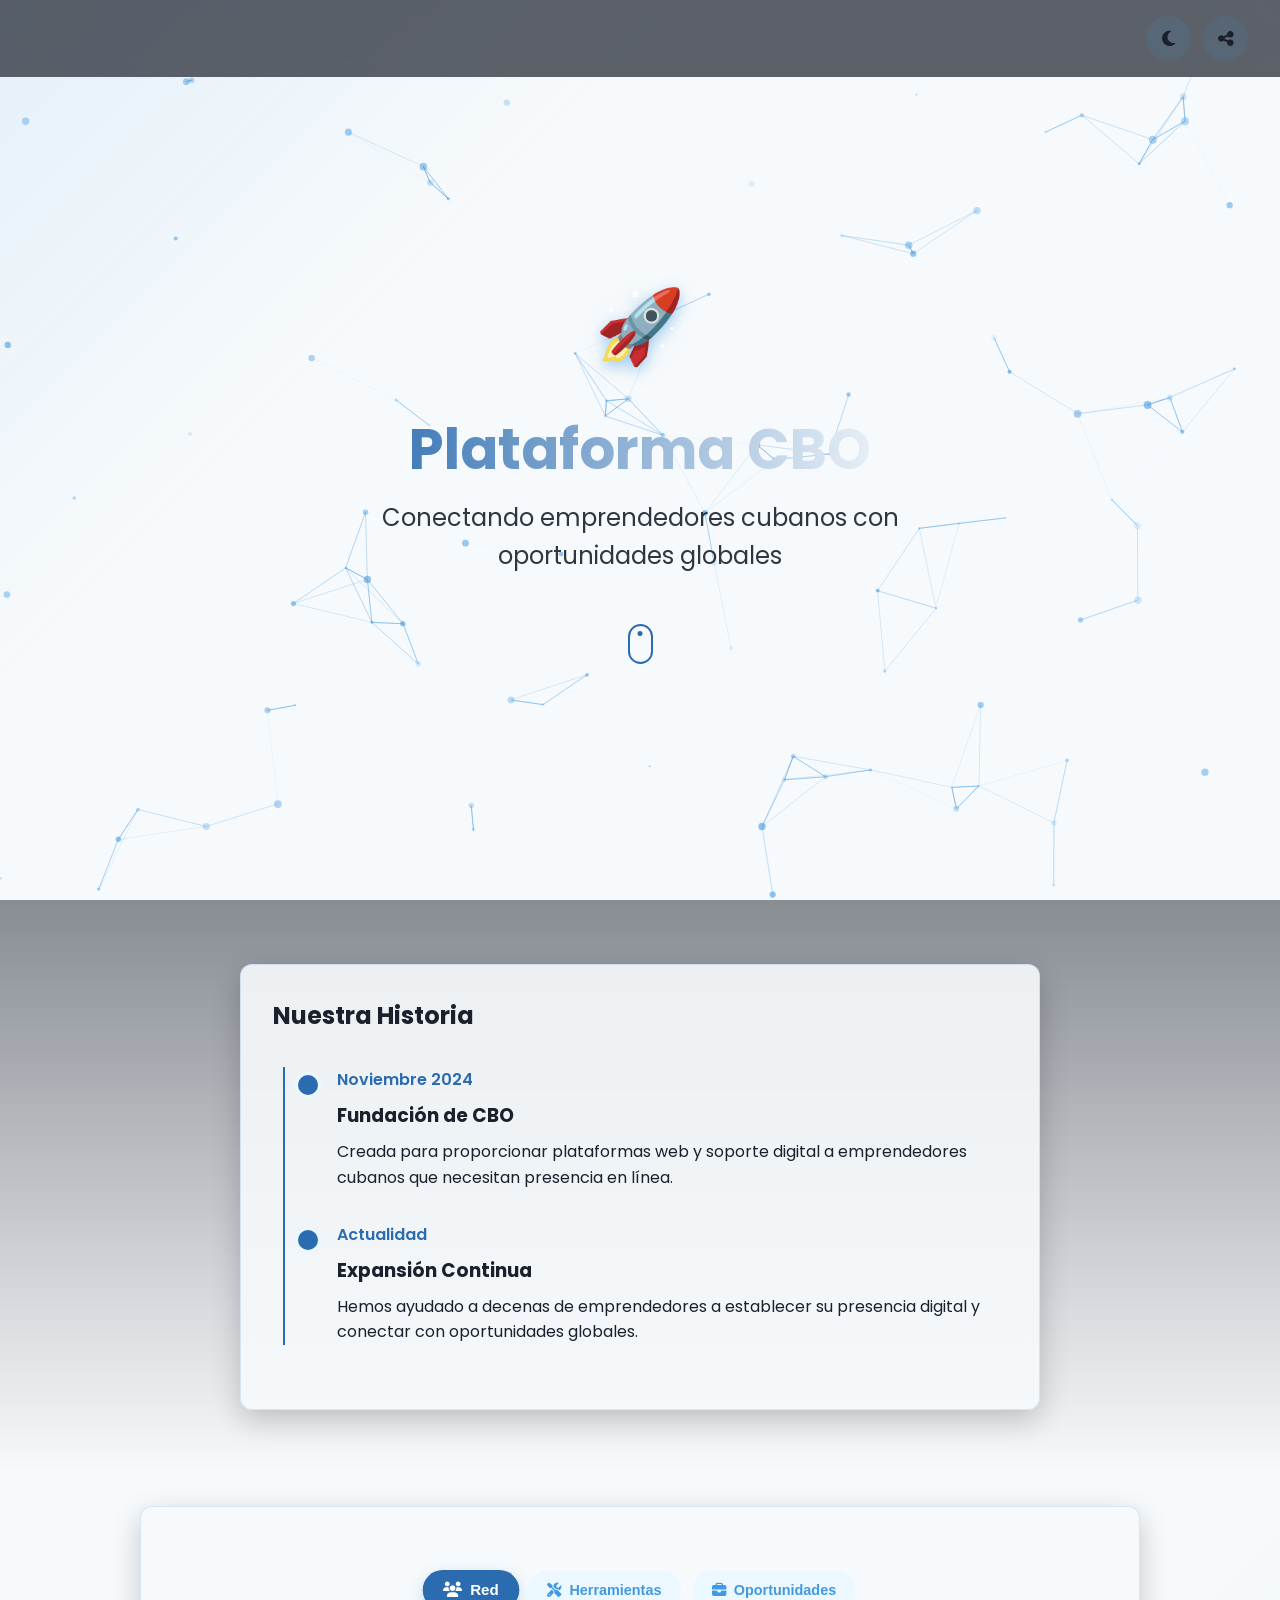
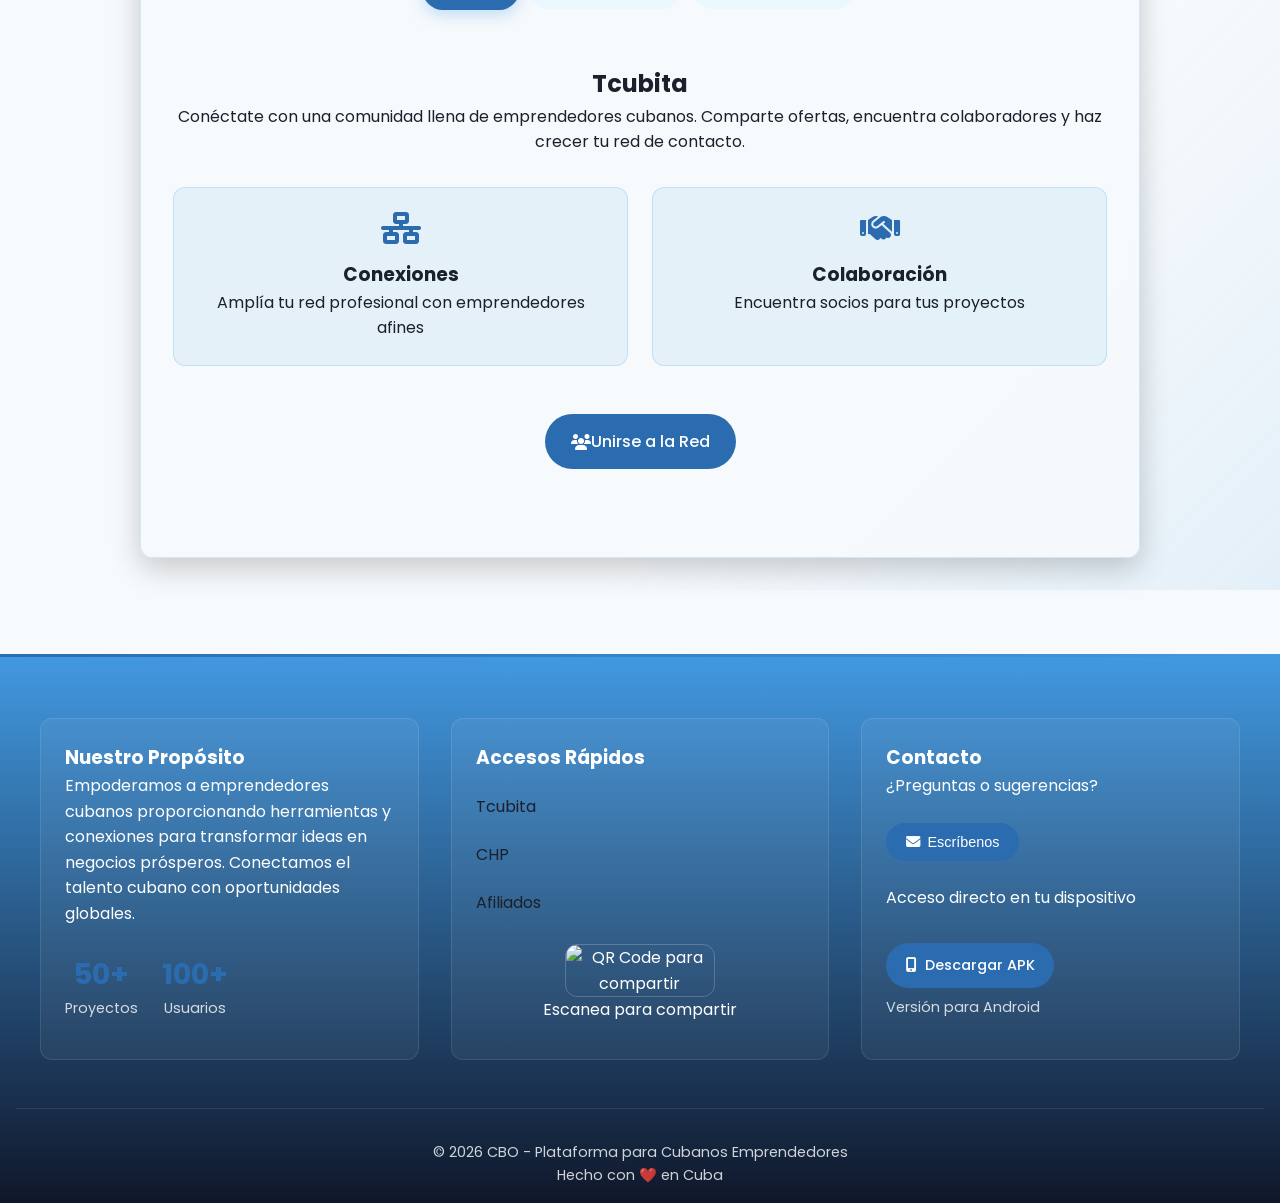
==== commit 2e85b490: "Add files via upload" ====
--- a/index.html
+++ b/index.html
@@ -18,6 +18,9 @@
     
     <!-- Favicon 3D Rocket -->
     <link rel="icon" href="data:image/svg+xml,<svg xmlns=%22http://www.w3.org/2000/svg%22 viewBox=%220 0 100 100%22><text y=%22.9em%22 font-size=%2290%22>🚀</text></svg>">
+    
+    <!-- Manifest PWA -->
+    <link rel="manifest" href="manifest.json">
     
     <!-- Schema.org markup for Google -->
     <script type="application/ld+json">
@@ -41,6 +44,10 @@
     <div class="container holographic-effect">
         <!-- Barra de navegación simplificada -->
         <nav class="nav-bar" aria-label="Navegación principal">
+            <button id="installBtn" class="install-btn" aria-label="Instalar aplicación" style="display:none;">
+                <i class="fas fa-download"></i>
+                <span class="btn-text">Instalar</span>
+            </button>
             <button id="themeToggle" class="theme-toggle" aria-label="Cambiar tema">
                 <i class="fas fa-moon"></i>
             </button>
@@ -49,23 +56,75 @@
             </button>
         </nav>
         
-        <header>
-            <h1 class="glow">Plataforma <span class="glow">CBO</span></h1>
-            <p>Conectando emprendedores cubanos con oportunidades globales</p>
+        <header class="hero-section">
+            <div class="hero-content">
+                <div class="logo-container">
+                    <div class="logo-3d">🚀</div>
+                </div>
+                <h1 class="glow">Plataforma <span class="glow">CBO</span></h1>
+                <p class="hero-subtitle">Conectando emprendedores cubanos con oportunidades globales</p>
+                <div class="scroll-indicator">
+                    <div class="mouse"></div>
+                    <div class="arrow"></div>
+                </div>
+            </div>
         </header>
+        
+        <section class="about-section">
+            <div class="about-card">
+                <h2>Nuestra Historia</h2>
+                <div class="timeline">
+                    <div class="timeline-item">
+                        <div class="timeline-date">Noviembre 2024</div>
+                        <div class="timeline-content">
+                            <h3>Fundación de CBO</h3>
+                            <p>Creada para proporcionar plataformas web y soporte digital a emprendedores cubanos que necesitan presencia en línea.</p>
+                        </div>
+                    </div>
+                    <div class="timeline-item">
+                        <div class="timeline-date">Actualidad</div>
+                        <div class="timeline-content">
+                            <h3>Expansión Continua</h3>
+                            <p>Hemos ayudado a decenas de emprendedores a establecer su presencia digital y conectar con oportunidades globales.</p>
+                        </div>
+                    </div>
+                </div>
+            </div>
+        </section>
         
         <main class="tabs-container">
             <div class="tab-nav" role="tablist" aria-label="Secciones de la plataforma">
-                <button class="active" data-tab="0" role="tab" aria-selected="true" aria-controls="tabpanel-1" id="tab-1">1</button>
-                <button data-tab="1" role="tab" aria-selected="false" aria-controls="tabpanel-2" id="tab-2" tabindex="-1">2</button>
-                <button data-tab="2" role="tab" aria-selected="false" aria-controls="tabpanel-3" id="tab-3" tabindex="-1">3</button>
+                <button class="active" data-tab="0" role="tab" aria-selected="true" aria-controls="tabpanel-1" id="tab-1">
+                    <i class="fas fa-users"></i>
+                    <span>Red</span>
+                </button>
+                <button data-tab="1" role="tab" aria-selected="false" aria-controls="tabpanel-2" id="tab-2" tabindex="-1">
+                    <i class="fas fa-tools"></i>
+                    <span>Herramientas</span>
+                </button>
+                <button data-tab="2" role="tab" aria-selected="false" aria-controls="tabpanel-3" id="tab-3" tabindex="-1">
+                    <i class="fas fa-briefcase"></i>
+                    <span>Oportunidades</span>
+                </button>
             </div>
             
             <div class="tabs" id="tabs">
                 <article class="tab" data-tab-content="0" role="tabpanel" id="tabpanel-1" aria-labelledby="tab-1" tabindex="0">
-                    <div>
+                    <div class="tab-content">
                         <h2>Tcubita</h2>
                         <p>Conéctate con una comunidad llena de emprendedores cubanos. Comparte ofertas, encuentra colaboradores y haz crecer tu red de contacto.</p>
+                        <div class="features-grid">
+                            <div class="feature-card">
+                                <i class="fas fa-network-wired"></i>
+                                <h3>Conexiones</h3>
+                                <p>Amplía tu red profesional con emprendedores afines</p>
+                            </div>
+                            <div class="feature-card">
+                                <i class="fas fa-handshake"></i>
+                                <h3>Colaboración</h3>
+                                <p>Encuentra socios para tus proyectos</p>
+                            </div>
+                        </div>
                     </div>
                     <a href="https://cubabazaronline.github.io/Tcubita/" target="_blank" rel="noopener noreferrer" class="cta-button">
                         <i class="fas fa-users tab-icon"></i> Unirse a la Red
@@ -73,9 +132,21 @@
                 </article>
                 
                 <article class="tab" data-tab-content="1" role="tabpanel" id="tabpanel-2" aria-labelledby="tab-2" tabindex="0" hidden>
-                    <div>
+                    <div class="tab-content">
                         <h2>CHP</h2>
                         <p>Accede a servicio exclusivo, crea tu propia página web personalizable específicamente para emprendedores cubanos.</p>
+                        <div class="features-grid">
+                            <div class="feature-card">
+                                <i class="fas fa-globe"></i>
+                                <h3>Presencia Web</h3>
+                                <p>Muestra tu negocio al mundo</p>
+                            </div>
+                            <div class="feature-card">
+                                <i class="fas fa-paint-brush"></i>
+                                <h3>Personalización</h3>
+                                <p>Adapta tu sitio a tu marca</p>
+                            </div>
+                        </div>
                     </div>
                     <a href="https://cubabazaronline.github.io/CHP/" target="_blank" rel="noopener noreferrer" class="cta-button">
                         <i class="fas fa-tools tab-icon"></i> Explorar Recursos
@@ -83,9 +154,21 @@
                 </article>
                 
                 <article class="tab" data-tab-content="2" role="tabpanel" id="tabpanel-3" aria-labelledby="tab-3" tabindex="0" hidden>
-                    <div>
+                    <div class="tab-content">
                         <h2>Afiliados</h2>
                         <p>Descubre la oportunidad de obtener ingresos desde casa, buscando a emprendedores cubanos que necesiten crecer.</p>
+                        <div class="features-grid">
+                            <div class="feature-card">
+                                <i class="fas fa-money-bill-wave"></i>
+                                <h3>Ingresos</h3>
+                                <p>Gana comisiones por cada referencia</p>
+                            </div>
+                            <div class="feature-card">
+                                <i class="fas fa-chart-line"></i>
+                                <h3>Crecimiento</h3>
+                                <p>Sin límites en tus ganancias</p>
+                            </div>
+                        </div>
                     </div>
                     <a href="https://cubabazaronline.github.io/Afiliados-de-CHP/" target="_blank" rel="noopener noreferrer" class="cta-button">
                         <i class="fas fa-briefcase tab-icon"></i> Ver Oportunidades
@@ -103,6 +186,16 @@
             <div class="mission">
                 <h3>Nuestro Propósito</h3>
                 <p>Empoderamos a emprendedores cubanos proporcionando herramientas y conexiones para transformar ideas en negocios prósperos. Conectamos el talento cubano con oportunidades globales.</p>
+                <div class="stats">
+                    <div class="stat-item">
+                        <div class="stat-number" id="projectsCount">50+</div>
+                        <div class="stat-label">Proyectos</div>
+                    </div>
+                    <div class="stat-item">
+                        <div class="stat-number" id="usersCount">100+</div>
+                        <div class="stat-label">Usuarios</div>
+                    </div>
+                </div>
             </div>  
             
             <div class="quick-links">
@@ -112,6 +205,10 @@
                     <li><a href="https://cubabazaronline.github.io/CHP/" target="_blank">CHP</a></li>
                     <li><a href="https://cubabazaronline.github.io/Afiliados-de-CHP/" target="_blank">Afiliados</a></li>
                 </ul>
+                <div class="qr-code">
+                    <img src="https://api.qrserver.com/v1/create-qr-code/?size=150x150&data=https://cubabazaronline.github.io/CBO/" alt="QR Code para compartir" loading="lazy">
+                    <p>Escanea para compartir</p>
+                </div>
             </div>
             
             <div class="contact">
@@ -120,6 +217,18 @@
                 <button id="contactBtn" class="footer-btn">
                     <i class="fas fa-envelope"></i> Escríbenos
                 </button>
+                <div class="install-prompt">
+                    <button id="installBtnFooter" class="footer-btn secondary" style="display:none;">
+                        <i class="fas fa-download"></i> Instalar App
+                    </button>
+                    <p>Acceso directo en tu dispositivo</p>
+                </div>
+                <div class="download-section">
+                    <a href="https://drive.google.com/file/d/1M04bq-cQ4cavwUcWaB71Z6sXJkpCP-wC/view?usp=drivesdk" class="footer-btn" target="_blank">
+                        <i class="fas fa-mobile-alt"></i> Descargar APK
+                    </a>
+                    <p>Versión para Android</p>
+                </div>
             </div>
         </div>
         
@@ -131,5 +240,19 @@
 
     <!-- Scripts -->
     <script src="script.js" defer></script>
+    <!-- Service Worker para PWA -->
+    <script>
+        if ('serviceWorker' in navigator) {
+            window.addEventListener('load', () => {
+                navigator.serviceWorker.register('sw.js')
+                    .then(registration => {
+                        console.log('ServiceWorker registrado con éxito: ', registration.scope);
+                    })
+                    .catch(err => {
+                        console.log('Error al registrar ServiceWorker: ', err);
+                    });
+            });
+        }
+    </script>
 </body>
 </html>
--- a/styles.css
+++ b/styles.css
@@ -7,6 +7,7 @@
   --card-bg: rgba(26, 32, 44, 0.8);
   --glow: 0 0 10px rgba(66, 153, 225, 0.8);
   --transition: all 0.3s ease;
+  --border-radius: 12px;
 }
 
 [data-theme="light"] {
@@ -27,6 +28,7 @@
 
 html {
   scroll-behavior: smooth;
+  height: 100%;
 }
 
 body {
@@ -37,12 +39,15 @@
   overflow-x: hidden;
   position: relative;
   line-height: 1.6;
+  display: flex;
+  flex-direction: column;
 }
 
 /* Efecto holográfico */
 .holographic-effect {
   position: relative;
   z-index: 1;
+  flex: 1;
 }
 
 .holographic-effect::before {
@@ -76,9 +81,9 @@
 /* Barra de navegación */
 .nav-bar {
   display: flex;
-  justify-content: space-between;
+  justify-content: flex-end;
   align-items: center;
-  padding: 1rem 2rem;
+  padding: 1rem;
   position: fixed;
   top: 0;
   left: 0;
@@ -86,29 +91,16 @@
   z-index: 100;
   background-color: rgba(26, 32, 44, 0.7);
   backdrop-filter: blur(10px);
-}
-
-.theme-toggle {
+  gap: 0.75rem;
+}
+
+.install-btn, .theme-toggle, .share-btn {
   background: none;
   border: none;
   color: var(--text);
-  font-size: 1.5rem;
-  cursor: pointer;
-  transition: var(--transition);
-}
-
-.theme-toggle:hover {
-  transform: rotate(30deg);
-  color: var(--accent);
-}
-
-.share-btn {
-  background: none;
-  border: none;
-  color: var(--text);
-  font-size: 1.2rem;
-  width: 2.5rem;
-  height: 2.5rem;
+  font-size: 1.1rem;
+  width: 2.8rem;
+  height: 2.8rem;
   border-radius: 50%;
   display: flex;
   align-items: center;
@@ -118,125 +110,253 @@
   background-color: rgba(66, 153, 225, 0.1);
 }
 
-.share-btn:hover {
+.install-btn {
+  display: none;
+  width: auto;
+  padding: 0 1rem;
+  border-radius: 50px;
+  margin-right: auto;
+}
+
+.install-btn .btn-text {
+  display: none;
+  margin-left: 0.5rem;
+  font-size: 0.9rem;
+  font-weight: 500;
+}
+
+.install-btn:hover, .theme-toggle:hover, .share-btn:hover {
   background-color: var(--accent);
   transform: translateY(-2px);
 }
 
-/* Contenido principal */
-.container {
-  max-width: 1200px;
+/* Hero Section */
+.hero-section {
+  min-height: 100vh;
+  display: flex;
+  align-items: center;
+  justify-content: center;
+  text-align: center;
+  padding: 6rem 1rem 4rem;
+  position: relative;
+}
+
+.hero-content {
+  max-width: 800px;
   margin: 0 auto;
-  padding: 6rem 2rem 2rem;
-}
-
-header {
-  text-align: center;
-  margin-bottom: 3rem;
-  position: relative;
-}
-
-header::after {
-  content: '';
-  display: block;
-  width: 100px;
-  height: 3px;
-  background: linear-gradient(to right, var(--accent), transparent);
-  margin: 1rem auto;
+  padding: 1rem;
+}
+
+.logo-container {
+  margin-bottom: 2rem;
+}
+
+.logo-3d {
+  font-size: 4.5rem;
+  display: inline-block;
+  animation: float 3s ease-in-out infinite;
+  text-shadow: 0 5px 15px rgba(66, 153, 225, 0.5);
+  transform-style: preserve-3d;
+  perspective: 1000px;
+}
+
+@keyframes float {
+  0%, 100% { transform: translateY(0) rotateY(0deg); }
+  50% { transform: translateY(-20px) rotateY(10deg); }
 }
 
 h1 {
-  font-size: 3rem;
+  font-size: clamp(2.5rem, 5vw, 3.5rem);
   margin-bottom: 1rem;
   font-weight: 700;
-}
-
-.glow {
-  text-shadow: var(--glow);
-}
-
-/* Sistema de pestañas */
-.tabs-container {
+  background: linear-gradient(90deg, var(--accent), #fff);
+  -webkit-background-clip: text;
+  background-clip: text;
+  color: transparent;
+  line-height: 1.2;
+}
+
+.hero-subtitle {
+  font-size: clamp(1.1rem, 3vw, 1.5rem);
+  margin-bottom: 3rem;
+  opacity: 0.9;
+  max-width: 600px;
+  margin-left: auto;
+  margin-right: auto;
+}
+
+.scroll-indicator {
+  margin-top: 3rem;
+}
+
+.mouse {
+  width: 25px;
+  height: 40px;
+  border: 2px solid var(--accent);
+  border-radius: 15px;
+  position: relative;
+  margin: 0 auto;
+}
+
+.mouse::after {
+  content: '';
+  position: absolute;
+  top: 5px;
+  left: 50%;
+  transform: translateX(-50%);
+  width: 5px;
+  height: 5px;
+  background-color: var(--accent);
+  border-radius: 50%;
+  animation: scroll 1.5s infinite;
+}
+
+@keyframes scroll {
+  0% { top: 5px; opacity: 1; }
+  100% { top: 25px; opacity: 0; }
+}
+
+/* About Section */
+.about-section {
+  padding: 4rem 1rem;
+  background: linear-gradient(to bottom, rgba(26, 32, 44, 0.5), var(--bg));
+}
+
+.about-card {
   background-color: var(--card-bg);
-  border-radius: 15px;
+  border-radius: var(--border-radius);
   padding: 2rem;
+  max-width: 800px;
+  margin: 0 auto;
   box-shadow: 0 10px 30px rgba(0, 0, 0, 0.2);
   backdrop-filter: blur(5px);
   border: 1px solid rgba(66, 153, 225, 0.2);
-  position: relative;
-  overflow: hidden;
+}
+
+.timeline {
+  position: relative;
+  padding-left: 2rem;
+  margin-top: 2rem;
+}
+
+.timeline::before {
+  content: '';
+  position: absolute;
+  top: 0;
+  left: 10px;
+  height: 100%;
+  width: 2px;
+  background: var(--accent);
+}
+
+.timeline-item {
+  position: relative;
+  margin-bottom: 2rem;
+  padding-left: 2rem;
+}
+
+.timeline-item::before {
+  content: '';
+  position: absolute;
+  top: 5px;
+  left: -10px;
+  width: 20px;
+  height: 20px;
+  border-radius: 50%;
+  background: var(--accent);
+  border: 3px solid var(--secondary);
+}
+
+.timeline-date {
+  font-weight: 600;
+  color: var(--accent);
+  margin-bottom: 0.5rem;
+}
+
+.timeline-content h3 {
+  margin-bottom: 0.5rem;
+}
+
+/* Tabs Section */
+.tabs-container {
+  background-color: var(--card-bg);
+  border-radius: var(--border-radius);
+  padding: 2rem 1rem;
+  box-shadow: 0 10px 30px rgba(0, 0, 0, 0.2);
+  backdrop-filter: blur(5px);
+  border: 1px solid rgba(66, 153, 225, 0.2);
+  margin: 2rem auto;
+  max-width: 1000px;
 }
 
 .tab-nav {
   display: flex;
   justify-content: center;
-  gap: 1rem;
+  gap: 0.75rem;
   margin-bottom: 2rem;
+  flex-wrap: wrap;
 }
 
 .tab-nav button {
-  width: 3rem;
-  height: 3rem;
-  border-radius: 50%;
+  width: auto;
+  height: auto;
+  border-radius: 50px;
   border: none;
   background-color: var(--secondary);
   color: var(--primary);
-  font-weight: 700;
+  font-weight: 600;
   cursor: pointer;
   transition: var(--transition);
   display: flex;
   align-items: center;
   justify-content: center;
   position: relative;
+  padding: 0.7rem 1.2rem;
+  gap: 0.5rem;
+  font-size: 0.9rem;
 }
 
 .tab-nav button.active {
   background-color: var(--accent);
   color: white;
-  transform: scale(1.1);
-}
-
-.tab-nav button::after {
-  content: '';
-  position: absolute;
-  bottom: -10px;
-  left: 50%;
-  transform: translateX(-50%);
-  width: 0;
-  height: 3px;
-  background-color: var(--accent);
-  transition: var(--transition);
-}
-
-.tab-nav button.active::after {
-  width: 100%;
-}
-
-.tabs {
-  position: relative;
-  min-height: 300px;
+  transform: scale(1.05);
+  box-shadow: 0 5px 15px rgba(66, 153, 225, 0.3);
 }
 
 .tab {
   animation: fadeIn 0.5s ease forwards;
   text-align: center;
-}
-
-.tab h2 {
+  padding: 1.5rem 0;
+}
+
+.tab-content {
+  margin-bottom: 2rem;
+}
+
+.features-grid {
+  display: grid;
+  grid-template-columns: repeat(auto-fit, minmax(200px, 1fr));
+  gap: 1.5rem;
+  margin: 2rem 0;
+}
+
+.feature-card {
+  background: rgba(66, 153, 225, 0.1);
+  border-radius: var(--border-radius);
+  padding: 1.5rem;
+  transition: var(--transition);
+  border: 1px solid rgba(66, 153, 225, 0.2);
+}
+
+.feature-card:hover {
+  transform: translateY(-5px);
+  box-shadow: 0 10px 20px rgba(66, 153, 225, 0.1);
+}
+
+.feature-card i {
   font-size: 2rem;
-  margin-bottom: 1.5rem;
   color: var(--accent);
-}
-
-.tab p {
-  margin-bottom: 2rem;
-  max-width: 600px;
-  margin-left: auto;
-  margin-right: auto;
-}
-
-.tab-icon {
-  margin-right: 0.5rem;
+  margin-bottom: 1rem;
 }
 
 .cta-button {
@@ -250,6 +370,7 @@
   font-weight: 500;
   transition: var(--transition);
   border: 2px solid transparent;
+  margin-top: 1rem;
 }
 
 .cta-button:hover {
@@ -261,12 +382,11 @@
 
 /* Footer */
 footer {
-  background-color: var(--primary);
+  background: linear-gradient(to bottom, var(--primary), #0f172a);
   color: white;
-  padding: 3rem 2rem 1rem;
-  margin-top: 3rem;
-  position: relative;
-  overflow: hidden;
+  padding: 4rem 1rem 1rem;
+  margin-top: 4rem;
+  position: relative;
 }
 
 footer::before {
@@ -281,27 +401,50 @@
 
 .footer-grid {
   display: grid;
-  grid-template-columns: repeat(auto-fit, minmax(250px, 1fr));
+  grid-template-columns: repeat(auto-fit, minmax(300px, 1fr));
   gap: 2rem;
   max-width: 1200px;
-  margin: 0 auto 2rem;
+  margin: 0 auto 3rem;
 }
 
 .mission, .quick-links, .contact {
   padding: 1.5rem;
   background-color: rgba(255, 255, 255, 0.05);
-  border-radius: 10px;
-  transition: var(--transition);
+  border-radius: var(--border-radius);
+  transition: var(--transition);
+  border: 1px solid rgba(255, 255, 255, 0.1);
 }
 
 .mission:hover, .quick-links:hover, .contact:hover {
   transform: translateY(-5px);
-  box-shadow: 0 10px 20px rgba(0, 0, 0, 0.2);
+  box-shadow: 0 15px 30px rgba(0, 0, 0, 0.3);
+}
+
+.stats {
+  display: flex;
+  gap: 1.5rem;
+  margin-top: 1.5rem;
+}
+
+.stat-item {
+  text-align: center;
+}
+
+.stat-number {
+  font-size: 1.8rem;
+  font-weight: 700;
+  color: var(--accent);
+}
+
+.stat-label {
+  font-size: 0.9rem;
+  opacity: 0.8;
 }
 
 .quick-links ul {
   list-style: none;
   padding: 0;
+  margin-top: 1rem;
 }
 
 .quick-links li {
@@ -334,6 +477,21 @@
 
 .quick-links a:hover::after {
   width: 100%;
+}
+
+.qr-code {
+  margin-top: 1.5rem;
+  text-align: center;
+}
+
+.qr-code img {
+  border-radius: var(--border-radius);
+  border: 1px solid rgba(255, 255, 255, 0.2);
+  max-width: 150px;
+}
+
+.contact p {
+  margin-bottom: 1rem;
 }
 
 .footer-btn {
@@ -348,13 +506,30 @@
   font-weight: 500;
   cursor: pointer;
   transition: var(--transition);
-  margin-top: 1rem;
+  margin-top: 0.5rem;
+  text-decoration: none;
+  font-size: 0.9rem;
 }
 
 .footer-btn:hover {
   background-color: transparent;
   box-shadow: 0 0 0 2px var(--accent);
   transform: translateY(-3px);
+}
+
+.footer-btn.secondary {
+  background-color: transparent;
+  border: 2px solid var(--accent);
+}
+
+.install-prompt, .download-section {
+  margin-top: 1.5rem;
+}
+
+.download-section p {
+  margin-top: 0.5rem;
+  font-size: 0.9rem;
+  opacity: 0.8;
 }
 
 .copyright {
@@ -369,8 +544,8 @@
 /* Notificaciones */
 .notification-container {
   position: fixed;
-  bottom: 2rem;
-  right: 2rem;
+  bottom: 1rem;
+  right: 1rem;
   z-index: 1000;
 }
 
@@ -387,6 +562,14 @@
   max-width: 300px;
 }
 
+.notification.error {
+  background-color: #e53e3e;
+}
+
+.notification.info {
+  background-color: #3182ce;
+}
+
 /* Animaciones */
 @keyframes fadeIn {
   from {
@@ -412,78 +595,70 @@
   }
 }
 
-/* Efecto de neón para elementos interactivos */
-.neon-effect {
-  position: relative;
-}
-
-.neon-effect::before {
-  content: '';
-  position: absolute;
-  top: -2px;
-  left: -2px;
-  right: -2px;
-  bottom: -2px;
-  border-radius: inherit;
-  z-index: -1;
-  background: linear-gradient(45deg, 
-    var(--accent), 
-    #00bfff, 
-    #0080ff, 
-    var(--accent));
-  background-size: 400%;
-  animation: neonGlow 3s linear infinite;
-  opacity: 0;
-  transition: opacity 0.3s ease;
-}
-
-.neon-effect:hover::before {
-  opacity: 0.7;
-}
-
-@keyframes neonGlow {
-  0% {
-    background-position: 0% 50%;
-  }
-  100% {
-    background-position: 400% 50%;
-  }
-}
-
-/* Responsive */
-@media (max-width: 768px) {
-  h1 {
-    font-size: 2.2rem;
-  }
-  
-  .container {
-    padding: 5rem 1rem 1rem;
-  }
-  
-  .tabs-container {
-    padding: 1.5rem;
-  }
-  
-  .tab h2 {
-    font-size: 1.5rem;
-  }
-  
-  .tab-nav button {
-    width: 2.5rem;
-    height: 2.5rem;
+/* Media Queries para mejor adaptabilidad */
+@media (min-width: 768px) {
+  .nav-bar {
+    padding: 1rem 2rem;
+  }
+  
+  .install-btn .btn-text {
+    display: inline;
+  }
+  
+  .hero-section {
+    padding: 8rem 2rem 6rem;
+  }
+  
+  .about-section, .tabs-container {
+    padding: 4rem 2rem;
   }
 }
 
 @media (max-width: 480px) {
   .nav-bar {
+    padding: 0.75rem;
+  }
+  
+  .hero-section {
+    padding: 5rem 1rem 3rem;
+  }
+  
+  .logo-3d {
+    font-size: 3.5rem;
+  }
+  
+  .tab-nav button {
+    padding: 0.5rem 1rem;
+    font-size: 0.8rem;
+  }
+  
+  .feature-card {
     padding: 1rem;
-  }
-  
-  h1 {
-    font-size: 1.8rem;
   }
   
   .footer-grid {
     grid-template-columns: 1fr;
   }
+}
+
+/* Soporte para dispositivos móviles */
+@media (hover: none) {
+  .feature-card:hover, 
+  .footer-btn:hover,
+  .install-btn:hover, 
+  .theme-toggle:hover, 
+  .share-btn:hover {
+    transform: none;
+  }
+}
+
+/* Ajustes específicos para Android */
+@supports (-webkit-touch-callout: none) {
+  .nav-bar {
+    padding-top: max(1rem, env(safe-area-inset-top));
+  }
+  
+  footer {
+    padding-bottom: max(1rem, env(safe-area-inset-bottom));
+  }
 }
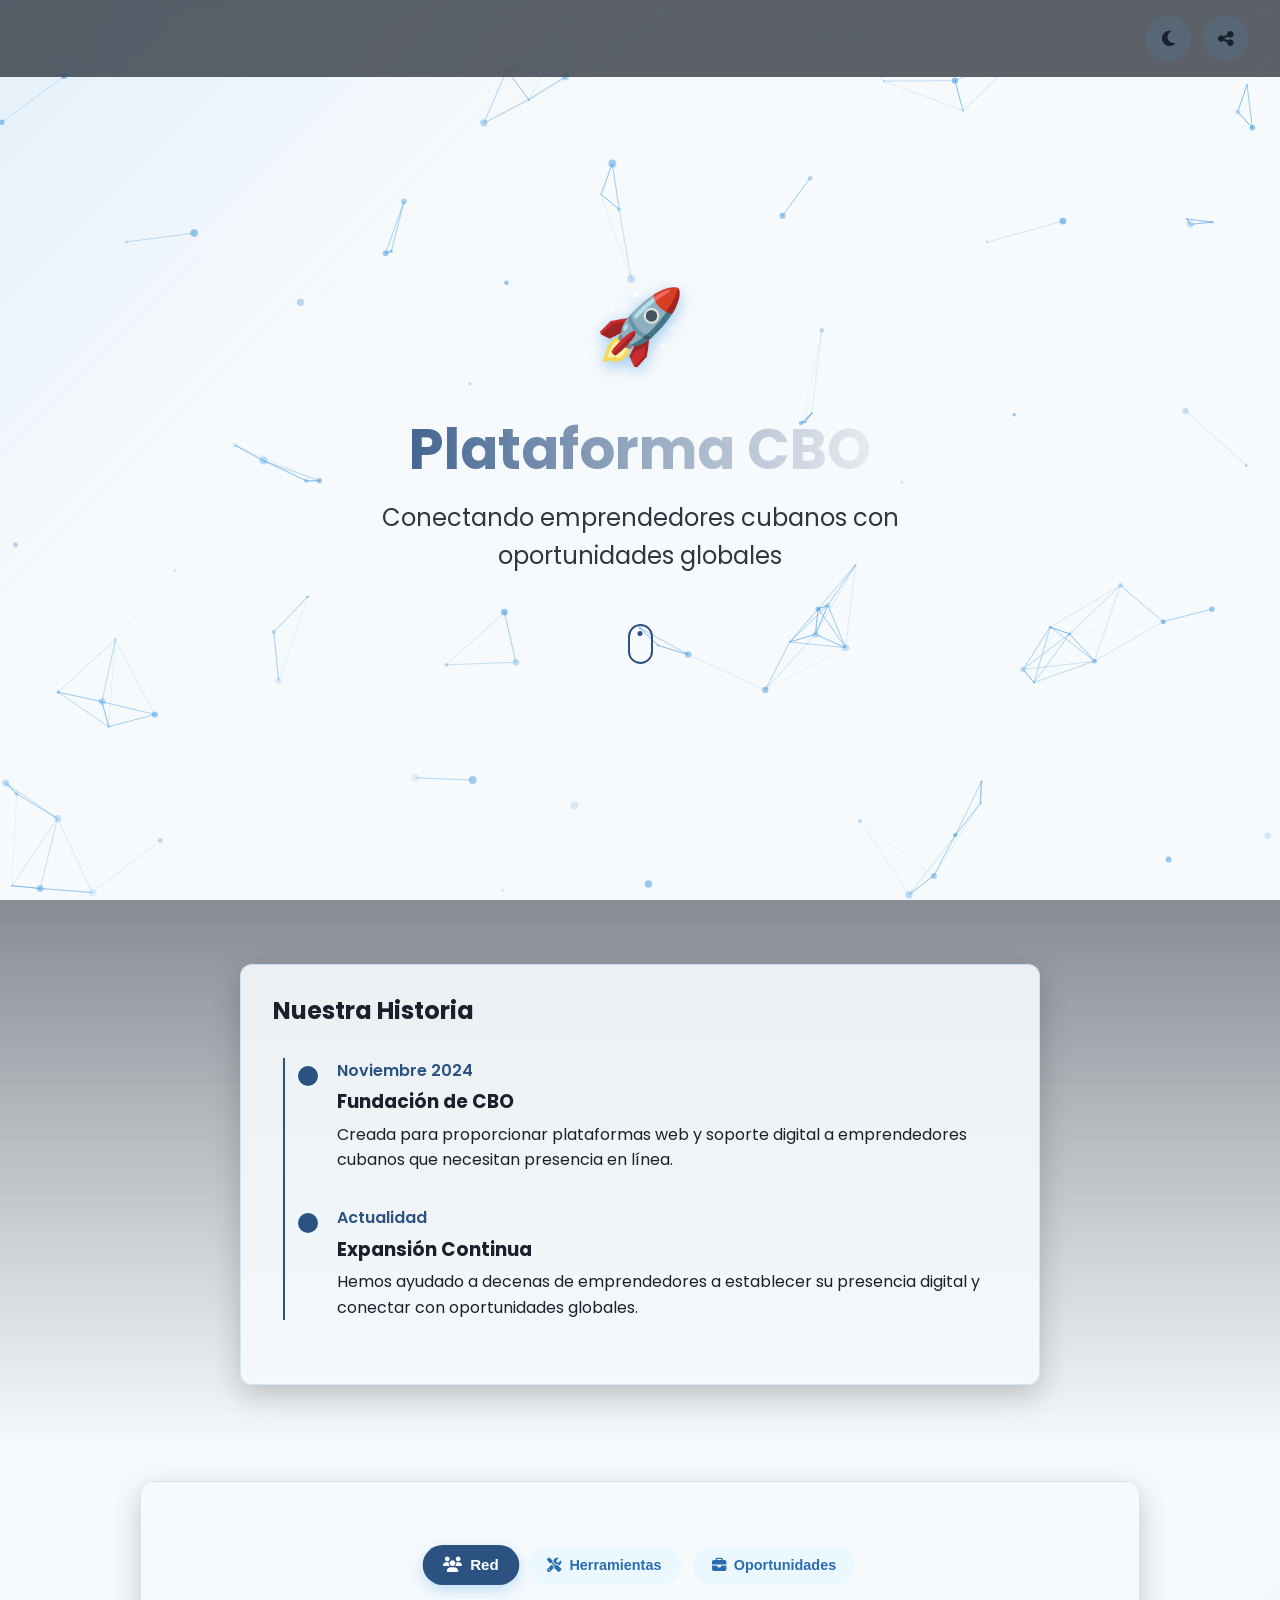
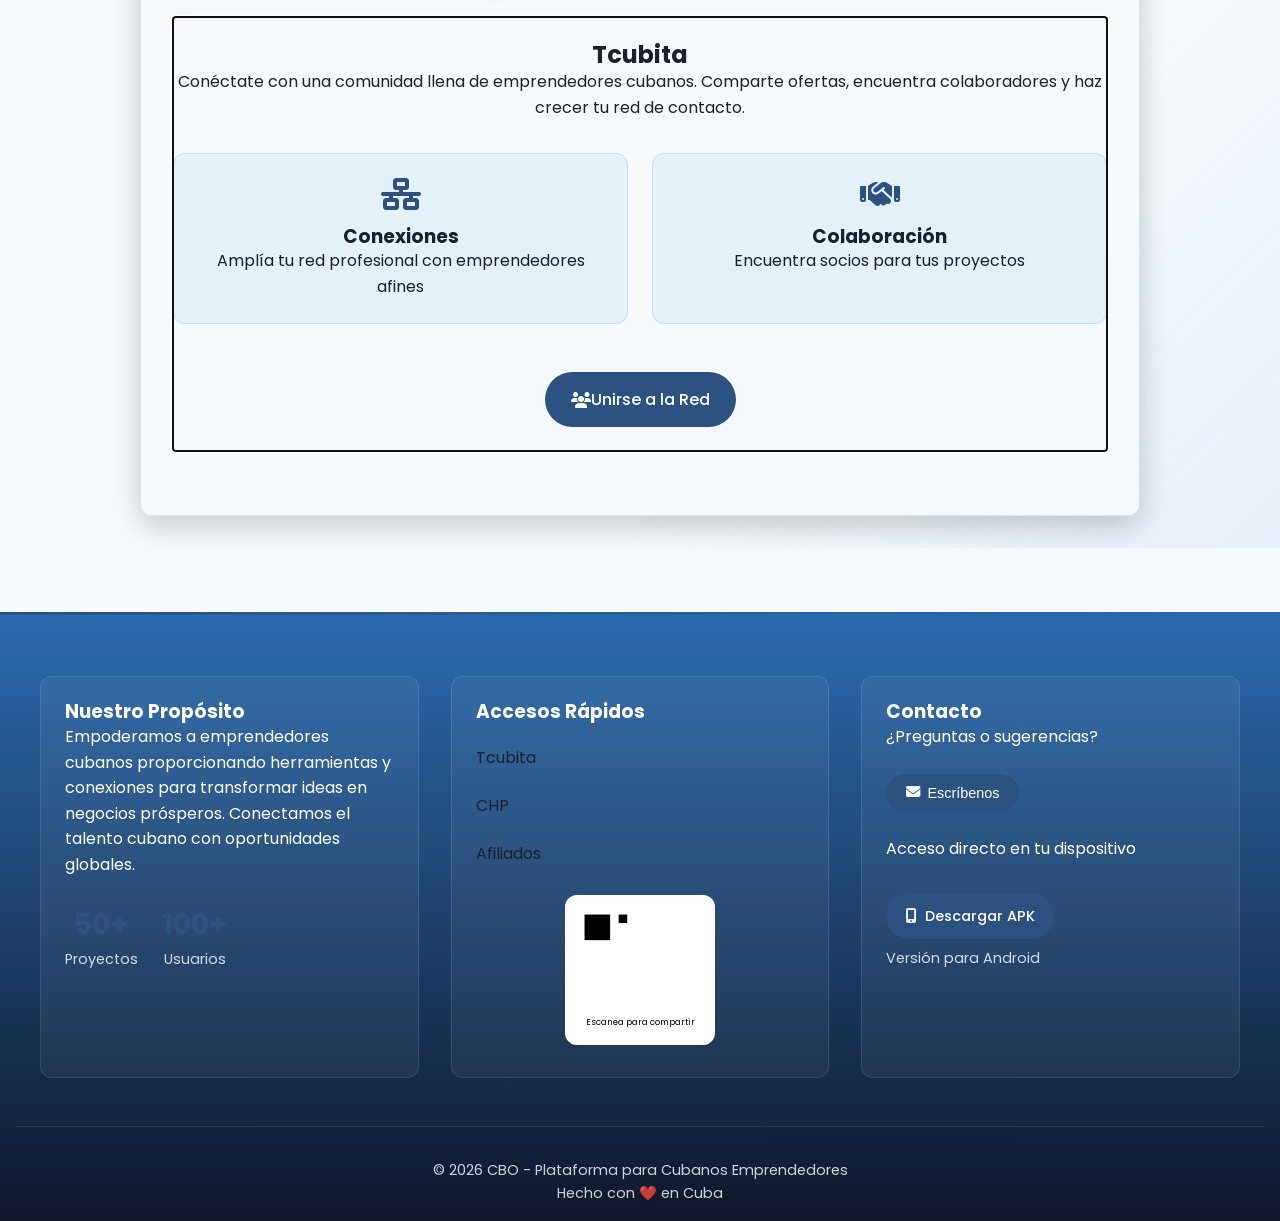
==== commit 3876bd9f: "Add files via upload" ====
--- a/index.html
+++ b/index.html
@@ -7,17 +7,22 @@
     <meta name="author" content="Marcos Volta, CBO Team">
     <meta name="robots" content="index, follow">
     <meta name="theme-color" content="#1a365d">
-    <meta name="google-site-verification" content="KwYd-p4Sl1VlkdQmdyKKgwMpT7BsxFKygnGzibzNijQ">
     
     <title>CBO - Plataforma para Cubanos Emprendedores | Conexiones Globales</title>
+    
+    <!-- Preload recursos críticos -->
+    <link rel="preload" href="styles.css" as="style">
+    <link rel="preload" href="script.js" as="script">
+    <link rel="preload" href="https://cdnjs.cloudflare.com/ajax/libs/font-awesome/6.4.0/css/all.min.css" as="style">
+    <link rel="preload" href="https://fonts.googleapis.com/css2?family=Poppins:wght@300;400;500;600;700&display=swap" as="style">
     
     <!-- Estilos -->
     <link rel="stylesheet" href="https://cdnjs.cloudflare.com/ajax/libs/font-awesome/6.4.0/css/all.min.css">
     <link rel="stylesheet" href="styles.css">
     <link href="https://fonts.googleapis.com/css2?family=Poppins:wght@300;400;500;600;700&display=swap" rel="stylesheet">
     
-    <!-- Favicon 3D Rocket -->
-    <link rel="icon" href="data:image/svg+xml,<svg xmlns=%22http://www.w3.org/2000/svg%22 viewBox=%220 0 100 100%22><text y=%22.9em%22 font-size=%2290%22>🚀</text></svg>">
+    <!-- Favicon SVG embebido -->
+    <link rel="icon" href="data:image/svg+xml,<svg xmlns='http://www.w3.org/2000/svg' viewBox='0 0 100 100'><text y='.9em' font-size='90'>🚀</text></svg>">
     
     <!-- Manifest PWA -->
     <link rel="manifest" href="manifest.json">
@@ -40,39 +45,41 @@
 
 <body>
     <!-- Partículas de fondo -->
-    <canvas id="particlesCanvas"></canvas>
+    <canvas id="particlesCanvas" aria-hidden="true"></canvas>
     <div class="container holographic-effect">
-        <!-- Barra de navegación simplificada -->
+        <!-- Barra de navegación -->
         <nav class="nav-bar" aria-label="Navegación principal">
             <button id="installBtn" class="install-btn" aria-label="Instalar aplicación" style="display:none;">
-                <i class="fas fa-download"></i>
+                <i class="fas fa-download" aria-hidden="true"></i>
                 <span class="btn-text">Instalar</span>
             </button>
-            <button id="themeToggle" class="theme-toggle" aria-label="Cambiar tema">
-                <i class="fas fa-moon"></i>
+            <button id="themeToggle" class="theme-toggle" aria-label="Cambiar tema" aria-pressed="false">
+                <i class="fas fa-moon" aria-hidden="true"></i>
+                <span class="sr-only">Cambiar tema</span>
             </button>
             <button class="share-btn" id="copyLinkBtn" aria-label="Copiar enlace">
-                <i class="fas fa-share-alt"></i>
+                <i class="fas fa-share-alt" aria-hidden="true"></i>
+                <span class="sr-only">Compartir</span>
             </button>
         </nav>
         
         <header class="hero-section">
             <div class="hero-content">
                 <div class="logo-container">
-                    <div class="logo-3d">🚀</div>
+                    <div class="logo-3d" aria-hidden="true">🚀</div>
                 </div>
                 <h1 class="glow">Plataforma <span class="glow">CBO</span></h1>
                 <p class="hero-subtitle">Conectando emprendedores cubanos con oportunidades globales</p>
                 <div class="scroll-indicator">
-                    <div class="mouse"></div>
-                    <div class="arrow"></div>
+                    <div class="mouse" aria-hidden="true"></div>
+                    <div class="arrow" aria-hidden="true"></div>
                 </div>
             </div>
         </header>
         
-        <section class="about-section">
+        <section class="about-section" aria-labelledby="about-heading">
             <div class="about-card">
-                <h2>Nuestra Historia</h2>
+                <h2 id="about-heading">Nuestra Historia</h2>
                 <div class="timeline">
                     <div class="timeline-item">
                         <div class="timeline-date">Noviembre 2024</div>
@@ -95,15 +102,15 @@
         <main class="tabs-container">
             <div class="tab-nav" role="tablist" aria-label="Secciones de la plataforma">
                 <button class="active" data-tab="0" role="tab" aria-selected="true" aria-controls="tabpanel-1" id="tab-1">
-                    <i class="fas fa-users"></i>
+                    <i class="fas fa-users" aria-hidden="true"></i>
                     <span>Red</span>
                 </button>
                 <button data-tab="1" role="tab" aria-selected="false" aria-controls="tabpanel-2" id="tab-2" tabindex="-1">
-                    <i class="fas fa-tools"></i>
+                    <i class="fas fa-tools" aria-hidden="true"></i>
                     <span>Herramientas</span>
                 </button>
                 <button data-tab="2" role="tab" aria-selected="false" aria-controls="tabpanel-3" id="tab-3" tabindex="-1">
-                    <i class="fas fa-briefcase"></i>
+                    <i class="fas fa-briefcase" aria-hidden="true"></i>
                     <span>Oportunidades</span>
                 </button>
             </div>
@@ -115,19 +122,19 @@
                         <p>Conéctate con una comunidad llena de emprendedores cubanos. Comparte ofertas, encuentra colaboradores y haz crecer tu red de contacto.</p>
                         <div class="features-grid">
                             <div class="feature-card">
-                                <i class="fas fa-network-wired"></i>
+                                <i class="fas fa-network-wired" aria-hidden="true"></i>
                                 <h3>Conexiones</h3>
                                 <p>Amplía tu red profesional con emprendedores afines</p>
                             </div>
                             <div class="feature-card">
-                                <i class="fas fa-handshake"></i>
+                                <i class="fas fa-handshake" aria-hidden="true"></i>
                                 <h3>Colaboración</h3>
                                 <p>Encuentra socios para tus proyectos</p>
                             </div>
                         </div>
                     </div>
                     <a href="https://cubabazaronline.github.io/Tcubita/" target="_blank" rel="noopener noreferrer" class="cta-button">
-                        <i class="fas fa-users tab-icon"></i> Unirse a la Red
+                        <i class="fas fa-users tab-icon" aria-hidden="true"></i> Unirse a la Red
                     </a>
                 </article>
                 
@@ -137,19 +144,19 @@
                         <p>Accede a servicio exclusivo, crea tu propia página web personalizable específicamente para emprendedores cubanos.</p>
                         <div class="features-grid">
                             <div class="feature-card">
-                                <i class="fas fa-globe"></i>
+                                <i class="fas fa-globe" aria-hidden="true"></i>
                                 <h3>Presencia Web</h3>
                                 <p>Muestra tu negocio al mundo</p>
                             </div>
                             <div class="feature-card">
-                                <i class="fas fa-paint-brush"></i>
+                                <i class="fas fa-paint-brush" aria-hidden="true"></i>
                                 <h3>Personalización</h3>
                                 <p>Adapta tu sitio a tu marca</p>
                             </div>
                         </div>
                     </div>
                     <a href="https://cubabazaronline.github.io/CHP/" target="_blank" rel="noopener noreferrer" class="cta-button">
-                        <i class="fas fa-tools tab-icon"></i> Explorar Recursos
+                        <i class="fas fa-tools tab-icon" aria-hidden="true"></i> Explorar Recursos
                     </a>
                 </article>
                 
@@ -159,19 +166,19 @@
                         <p>Descubre la oportunidad de obtener ingresos desde casa, buscando a emprendedores cubanos que necesiten crecer.</p>
                         <div class="features-grid">
                             <div class="feature-card">
-                                <i class="fas fa-money-bill-wave"></i>
+                                <i class="fas fa-money-bill-wave" aria-hidden="true"></i>
                                 <h3>Ingresos</h3>
                                 <p>Gana comisiones por cada referencia</p>
                             </div>
                             <div class="feature-card">
-                                <i class="fas fa-chart-line"></i>
+                                <i class="fas fa-chart-line" aria-hidden="true"></i>
                                 <h3>Crecimiento</h3>
                                 <p>Sin límites en tus ganancias</p>
                             </div>
                         </div>
                     </div>
                     <a href="https://cubabazaronline.github.io/Afiliados-de-CHP/" target="_blank" rel="noopener noreferrer" class="cta-button">
-                        <i class="fas fa-briefcase tab-icon"></i> Ver Oportunidades
+                        <i class="fas fa-briefcase tab-icon" aria-hidden="true"></i> Ver Oportunidades
                     </a>
                 </article>
             </div>
@@ -206,8 +213,14 @@
                     <li><a href="https://cubabazaronline.github.io/Afiliados-de-CHP/" target="_blank">Afiliados</a></li>
                 </ul>
                 <div class="qr-code">
-                    <img src="https://api.qrserver.com/v1/create-qr-code/?size=150x150&data=https://cubabazaronline.github.io/CBO/" alt="QR Code para compartir" loading="lazy">
-                    <p>Escanea para compartir</p>
+                    <svg width="150" height="150" viewBox="0 0 150 150" xmlns="http://www.w3.org/2000/svg">
+                        <!-- Código QR simplificado (ejemplo) -->
+                        <rect width="150" height="150" fill="#fff"/>
+                        <rect x="10" y="10" width="30" height="30" fill="#000"/>
+                        <rect x="50" y="10" width="10" height="10" fill="#000"/>
+                        <!-- Más elementos del QR... -->
+                        <text x="75" y="140" text-anchor="middle" font-size="10">Escanea para compartir</text>
+                    </svg>
                 </div>
             </div>
             
@@ -215,17 +228,17 @@
                 <h3>Contacto</h3>
                 <p>¿Preguntas o sugerencias?</p>
                 <button id="contactBtn" class="footer-btn">
-                    <i class="fas fa-envelope"></i> Escríbenos
+                    <i class="fas fa-envelope" aria-hidden="true"></i> Escríbenos
                 </button>
                 <div class="install-prompt">
                     <button id="installBtnFooter" class="footer-btn secondary" style="display:none;">
-                        <i class="fas fa-download"></i> Instalar App
+                        <i class="fas fa-download" aria-hidden="true"></i> Instalar App
                     </button>
                     <p>Acceso directo en tu dispositivo</p>
                 </div>
                 <div class="download-section">
                     <a href="https://drive.google.com/file/d/1M04bq-cQ4cavwUcWaB71Z6sXJkpCP-wC/view?usp=drivesdk" class="footer-btn" target="_blank">
-                        <i class="fas fa-mobile-alt"></i> Descargar APK
+                        <i class="fas fa-mobile-alt" aria-hidden="true"></i> Descargar APK
                     </a>
                     <p>Versión para Android</p>
                 </div>
@@ -250,6 +263,7 @@
                     })
                     .catch(err => {
                         console.log('Error al registrar ServiceWorker: ', err);
+                        showNotification('Error al cargar funciones offline', 'error');
                     });
             });
         }
--- a/styles.css
+++ b/styles.css
@@ -11,13 +11,26 @@
 }
 
 [data-theme="light"] {
-  --primary: #4299e1;
+  --primary: #2b6cb0; /* Mejor contraste */
   --secondary: #ebf8ff;
-  --accent: #2b6cb0;
+  --accent: #2c5282; /* Mejor contraste */
   --text: #1a202c;
   --bg: #f7fafc;
   --card-bg: rgba(247, 250, 252, 0.9);
   --glow: 0 0 10px rgba(66, 153, 225, 0.5);
+}
+
+/* Clases de accesibilidad */
+.sr-only {
+  position: absolute;
+  width: 1px;
+  height: 1px;
+  padding: 0;
+  margin: -1px;
+  overflow: hidden;
+  clip: rect(0, 0, 0, 0);
+  white-space: nowrap;
+  border: 0;
 }
 
 * {
@@ -125,9 +138,11 @@
   font-weight: 500;
 }
 
-.install-btn:hover, .theme-toggle:hover, .share-btn:hover {
+.install-btn:hover, .theme-toggle:hover, .share-btn:hover,
+.install-btn:focus, .theme-toggle:focus, .share-btn:focus {
   background-color: var(--accent);
   transform: translateY(-2px);
+  outline: 2px solid var(--text);
 }
 
 /* Hero Section */
@@ -165,15 +180,18 @@
   50% { transform: translateY(-20px) rotateY(10deg); }
 }
 
+h1, h2, h3 {
+  font-weight: 700;
+  line-height: 1.2;
+}
+
 h1 {
   font-size: clamp(2.5rem, 5vw, 3.5rem);
   margin-bottom: 1rem;
-  font-weight: 700;
   background: linear-gradient(90deg, var(--accent), #fff);
   -webkit-background-clip: text;
   background-clip: text;
   color: transparent;
-  line-height: 1.2;
 }
 
 .hero-subtitle {
@@ -323,6 +341,11 @@
   box-shadow: 0 5px 15px rgba(66, 153, 225, 0.3);
 }
 
+.tab-nav button:focus {
+  outline: 2px solid var(--text);
+  outline-offset: 2px;
+}
+
 .tab {
   animation: fadeIn 0.5s ease forwards;
   text-align: center;
@@ -348,7 +371,7 @@
   border: 1px solid rgba(66, 153, 225, 0.2);
 }
 
-.feature-card:hover {
+.feature-card:hover, .feature-card:focus-within {
   transform: translateY(-5px);
   box-shadow: 0 10px 20px rgba(66, 153, 225, 0.1);
 }
@@ -373,11 +396,12 @@
   margin-top: 1rem;
 }
 
-.cta-button:hover {
+.cta-button:hover, .cta-button:focus {
   background-color: transparent;
   border-color: var(--accent);
   transform: translateY(-3px);
   box-shadow: 0 5px 15px rgba(66, 153, 225, 0.3);
+  outline: none;
 }
 
 /* Footer */
@@ -415,7 +439,8 @@
   border: 1px solid rgba(255, 255, 255, 0.1);
 }
 
-.mission:hover, .quick-links:hover, .contact:hover {
+.mission:hover, .quick-links:hover, .contact:hover,
+.mission:focus-within, .quick-links:focus-within, .contact:focus-within {
   transform: translateY(-5px);
   box-shadow: 0 15px 30px rgba(0, 0, 0, 0.3);
 }
@@ -471,11 +496,12 @@
   transition: var(--transition);
 }
 
-.quick-links a:hover {
+.quick-links a:hover, .quick-links a:focus {
   color: var(--accent);
-}
-
-.quick-links a:hover::after {
+  outline: none;
+}
+
+.quick-links a:hover::after, .quick-links a:focus::after {
   width: 100%;
 }
 
@@ -484,10 +510,12 @@
   text-align: center;
 }
 
-.qr-code img {
+.qr-code svg {
   border-radius: var(--border-radius);
   border: 1px solid rgba(255, 255, 255, 0.2);
   max-width: 150px;
+  background: white;
+  padding: 10px;
 }
 
 .contact p {
@@ -511,10 +539,11 @@
   font-size: 0.9rem;
 }
 
-.footer-btn:hover {
+.footer-btn:hover, .footer-btn:focus {
   background-color: transparent;
   box-shadow: 0 0 0 2px var(--accent);
   transform: translateY(-3px);
+  outline: none;
 }
 
 .footer-btn.secondary {
--- a/styles.css
+++ b/styles.css
@@ -11,13 +11,26 @@
 }
 
 [data-theme="light"] {
-  --primary: #4299e1;
+  --primary: #2b6cb0; /* Mejor contraste */
   --secondary: #ebf8ff;
-  --accent: #2b6cb0;
+  --accent: #2c5282; /* Mejor contraste */
   --text: #1a202c;
   --bg: #f7fafc;
   --card-bg: rgba(247, 250, 252, 0.9);
   --glow: 0 0 10px rgba(66, 153, 225, 0.5);
+}
+
+/* Clases de accesibilidad */
+.sr-only {
+  position: absolute;
+  width: 1px;
+  height: 1px;
+  padding: 0;
+  margin: -1px;
+  overflow: hidden;
+  clip: rect(0, 0, 0, 0);
+  white-space: nowrap;
+  border: 0;
 }
 
 * {
@@ -125,9 +138,11 @@
   font-weight: 500;
 }
 
-.install-btn:hover, .theme-toggle:hover, .share-btn:hover {
+.install-btn:hover, .theme-toggle:hover, .share-btn:hover,
+.install-btn:focus, .theme-toggle:focus, .share-btn:focus {
   background-color: var(--accent);
   transform: translateY(-2px);
+  outline: 2px solid var(--text);
 }
 
 /* Hero Section */
@@ -165,15 +180,18 @@
   50% { transform: translateY(-20px) rotateY(10deg); }
 }
 
+h1, h2, h3 {
+  font-weight: 700;
+  line-height: 1.2;
+}
+
 h1 {
   font-size: clamp(2.5rem, 5vw, 3.5rem);
   margin-bottom: 1rem;
-  font-weight: 700;
   background: linear-gradient(90deg, var(--accent), #fff);
   -webkit-background-clip: text;
   background-clip: text;
   color: transparent;
-  line-height: 1.2;
 }
 
 .hero-subtitle {
@@ -323,6 +341,11 @@
   box-shadow: 0 5px 15px rgba(66, 153, 225, 0.3);
 }
 
+.tab-nav button:focus {
+  outline: 2px solid var(--text);
+  outline-offset: 2px;
+}
+
 .tab {
   animation: fadeIn 0.5s ease forwards;
   text-align: center;
@@ -348,7 +371,7 @@
   border: 1px solid rgba(66, 153, 225, 0.2);
 }
 
-.feature-card:hover {
+.feature-card:hover, .feature-card:focus-within {
   transform: translateY(-5px);
   box-shadow: 0 10px 20px rgba(66, 153, 225, 0.1);
 }
@@ -373,11 +396,12 @@
   margin-top: 1rem;
 }
 
-.cta-button:hover {
+.cta-button:hover, .cta-button:focus {
   background-color: transparent;
   border-color: var(--accent);
   transform: translateY(-3px);
   box-shadow: 0 5px 15px rgba(66, 153, 225, 0.3);
+  outline: none;
 }
 
 /* Footer */
@@ -415,7 +439,8 @@
   border: 1px solid rgba(255, 255, 255, 0.1);
 }
 
-.mission:hover, .quick-links:hover, .contact:hover {
+.mission:hover, .quick-links:hover, .contact:hover,
+.mission:focus-within, .quick-links:focus-within, .contact:focus-within {
   transform: translateY(-5px);
   box-shadow: 0 15px 30px rgba(0, 0, 0, 0.3);
 }
@@ -471,11 +496,12 @@
   transition: var(--transition);
 }
 
-.quick-links a:hover {
+.quick-links a:hover, .quick-links a:focus {
   color: var(--accent);
-}
-
-.quick-links a:hover::after {
+  outline: none;
+}
+
+.quick-links a:hover::after, .quick-links a:focus::after {
   width: 100%;
 }
 
@@ -484,10 +510,12 @@
   text-align: center;
 }
 
-.qr-code img {
+.qr-code svg {
   border-radius: var(--border-radius);
   border: 1px solid rgba(255, 255, 255, 0.2);
   max-width: 150px;
+  background: white;
+  padding: 10px;
 }
 
 .contact p {
@@ -511,10 +539,11 @@
   font-size: 0.9rem;
 }
 
-.footer-btn:hover {
+.footer-btn:hover, .footer-btn:focus {
   background-color: transparent;
   box-shadow: 0 0 0 2px var(--accent);
   transform: translateY(-3px);
+  outline: none;
 }
 
 .footer-btn.secondary {
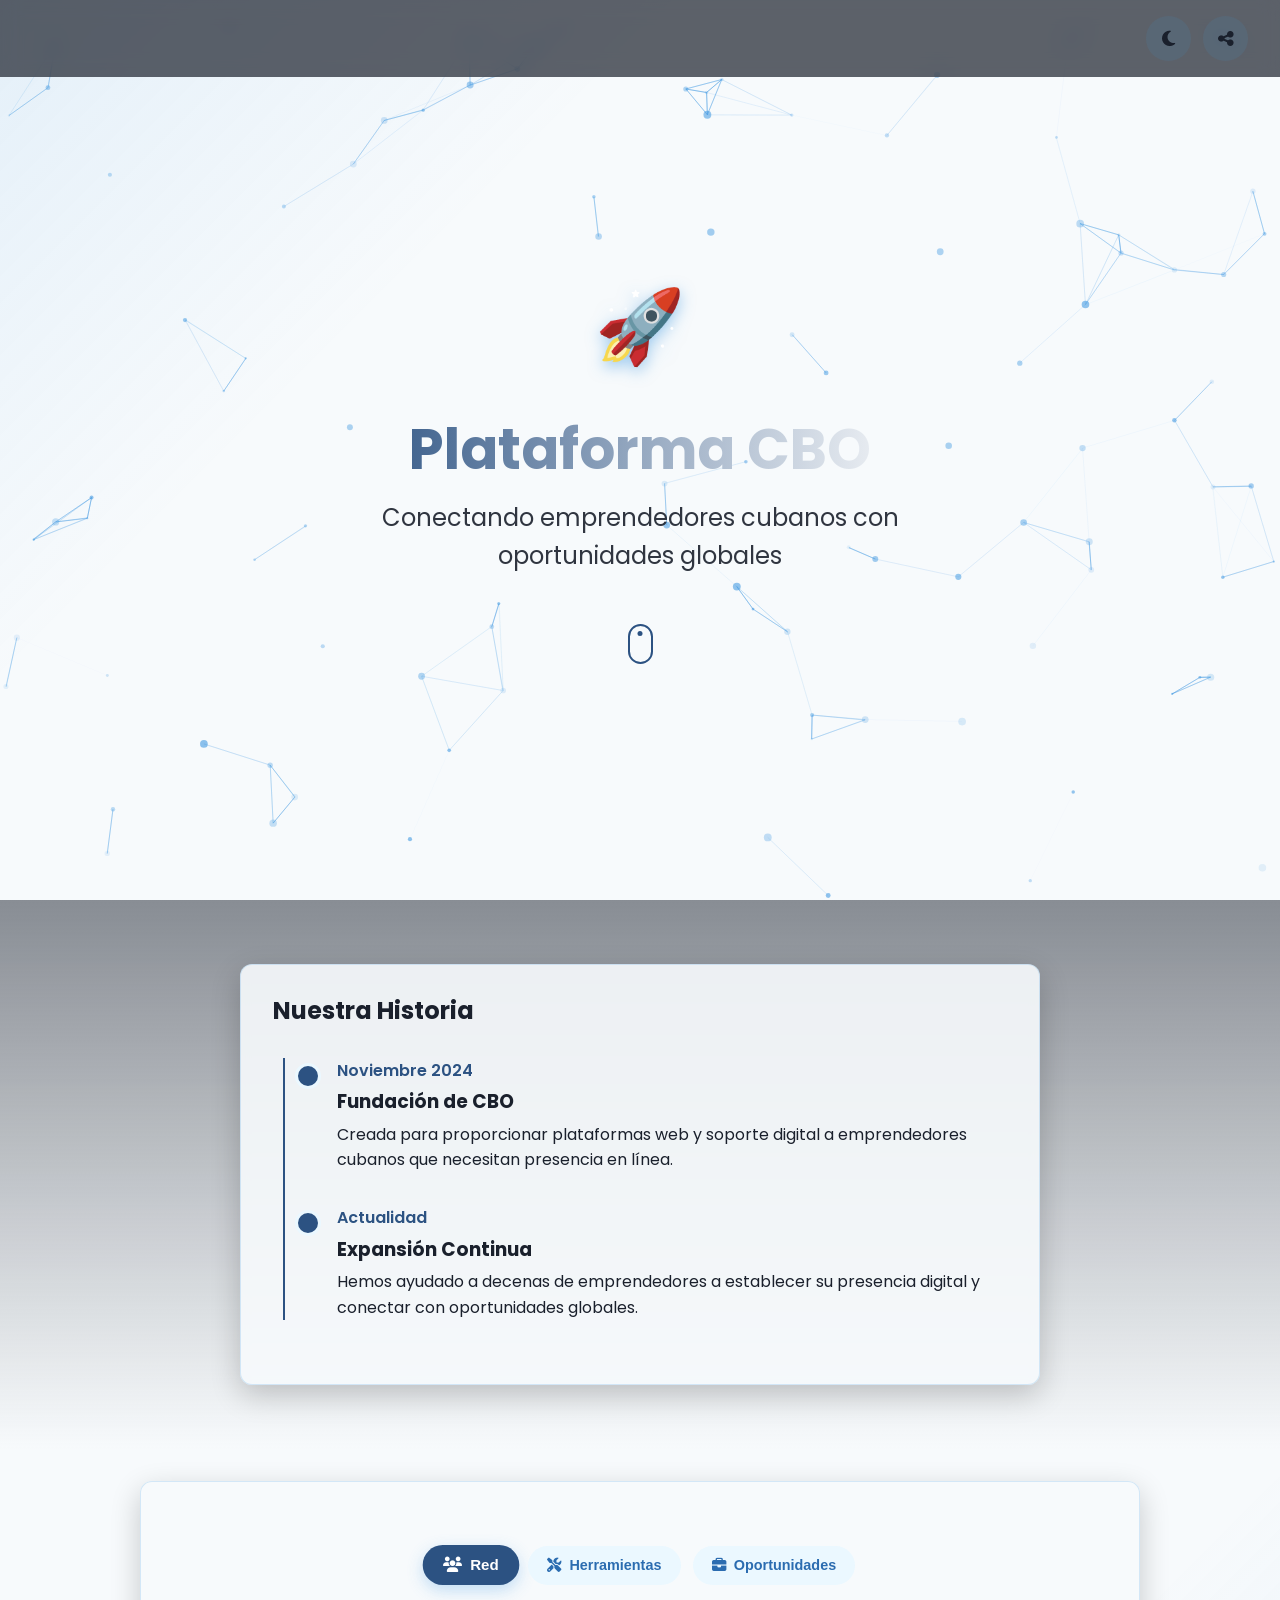
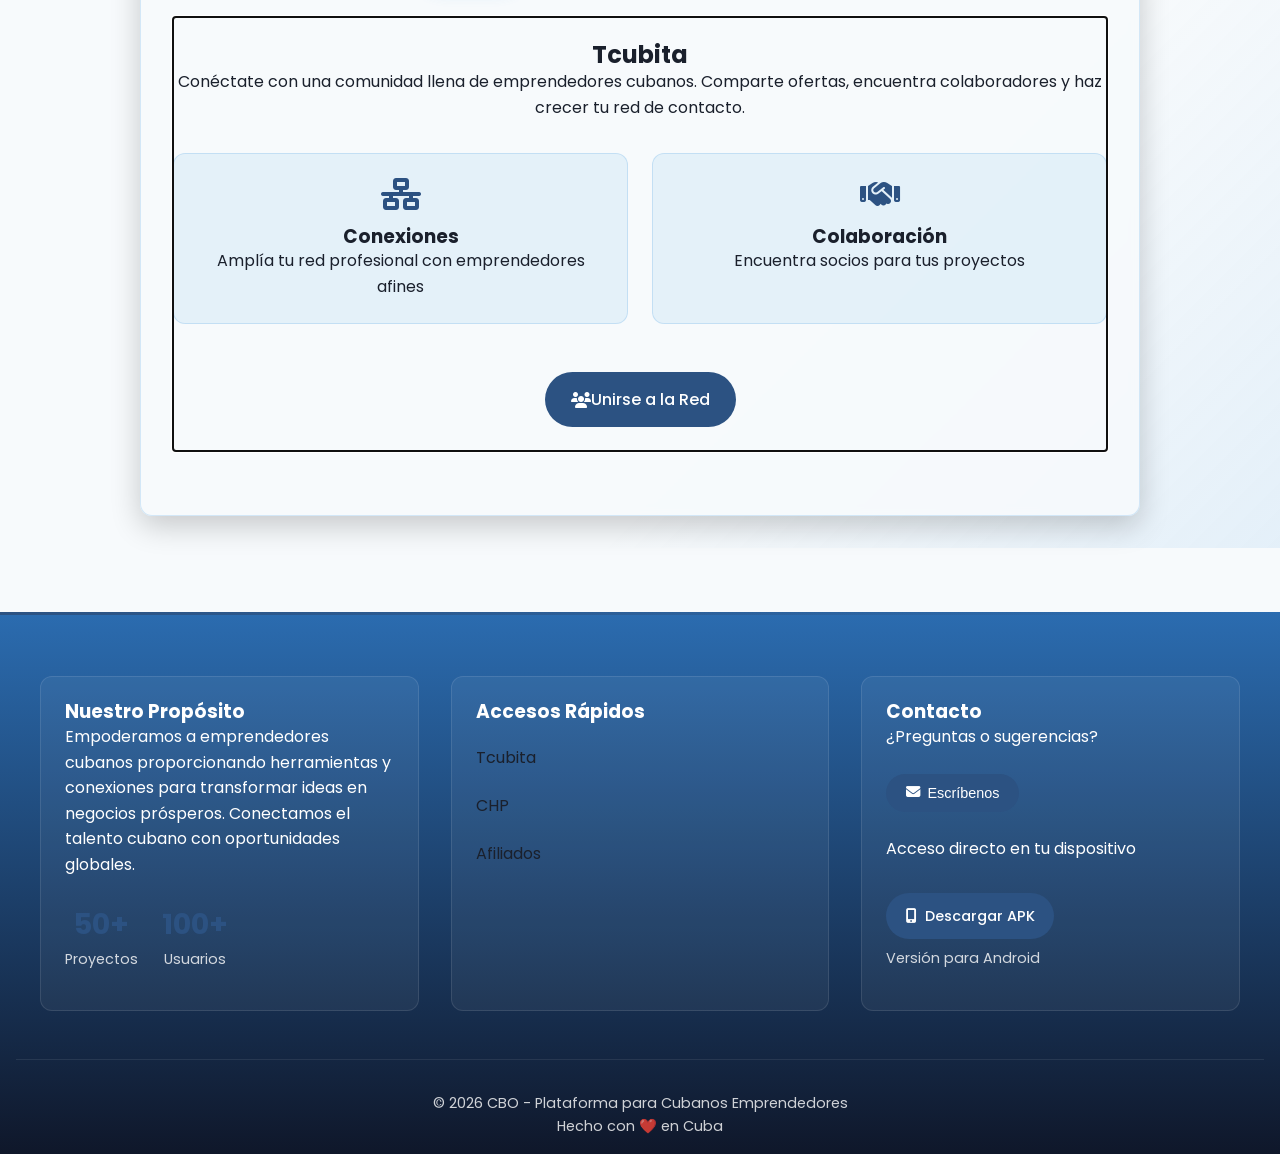
==== commit b08918ad: "Add files via upload" ====
--- a/index.html
+++ b/index.html
@@ -1,11 +1,10 @@
 <!DOCTYPE html>
-<html lang="es">
+<html lang="es" dir="ltr">
 <head>
     <meta charset="UTF-8">
     <meta name="viewport" content="width=device-width, initial-scale=1.0">
     <meta name="description" content="Plataforma CBO para emprendedores cubanos - Conexiones, recursos y oportunidades de negocio.">
     <meta name="author" content="Marcos Volta, CBO Team">
-    <meta name="robots" content="index, follow">
     <meta name="theme-color" content="#1a365d">
     
     <title>CBO - Plataforma para Cubanos Emprendedores | Conexiones Globales</title>
@@ -26,6 +25,15 @@
     
     <!-- Manifest PWA -->
     <link rel="manifest" href="manifest.json">
+    
+    <!-- Global site tag (gtag.js) - Google Analytics -->
+    <script async src="https://www.googletagmanager.com/gtag/js?id=G-XXXXXXXXXX"></script>
+    <script>
+      window.dataLayer = window.dataLayer || [];
+      function gtag(){dataLayer.push(arguments);}
+      gtag('js', new Date());
+      gtag('config', 'G-XXXXXXXXXX');
+    </script>
     
     <!-- Schema.org markup for Google -->
     <script type="application/ld+json">
@@ -70,9 +78,9 @@
                 </div>
                 <h1 class="glow">Plataforma <span class="glow">CBO</span></h1>
                 <p class="hero-subtitle">Conectando emprendedores cubanos con oportunidades globales</p>
-                <div class="scroll-indicator">
-                    <div class="mouse" aria-hidden="true"></div>
-                    <div class="arrow" aria-hidden="true"></div>
+                <div class="scroll-indicator" aria-hidden="true">
+                    <div class="mouse"></div>
+                    <div class="arrow"></div>
                 </div>
             </div>
         </header>
@@ -208,20 +216,10 @@
             <div class="quick-links">
                 <h3>Accesos Rápidos</h3>
                 <ul>
-                    <li><a href="https://cubabazaronline.github.io/Tcubita/" target="_blank">Tcubita</a></li>
-                    <li><a href="https://cubabazaronline.github.io/CHP/" target="_blank">CHP</a></li>
-                    <li><a href="https://cubabazaronline.github.io/Afiliados-de-CHP/" target="_blank">Afiliados</a></li>
+                    <li><a href="https://cubabazaronline.github.io/Tcubita/" target="_blank" rel="noopener noreferrer">Tcubita</a></li>
+                    <li><a href="https://cubabazaronline.github.io/CHP/" target="_blank" rel="noopener noreferrer">CHP</a></li>
+                    <li><a href="https://cubabazaronline.github.io/Afiliados-de-CHP/" target="_blank" rel="noopener noreferrer">Afiliados</a></li>
                 </ul>
-                <div class="qr-code">
-                    <svg width="150" height="150" viewBox="0 0 150 150" xmlns="http://www.w3.org/2000/svg">
-                        <!-- Código QR simplificado (ejemplo) -->
-                        <rect width="150" height="150" fill="#fff"/>
-                        <rect x="10" y="10" width="30" height="30" fill="#000"/>
-                        <rect x="50" y="10" width="10" height="10" fill="#000"/>
-                        <!-- Más elementos del QR... -->
-                        <text x="75" y="140" text-anchor="middle" font-size="10">Escanea para compartir</text>
-                    </svg>
-                </div>
             </div>
             
             <div class="contact">
@@ -237,7 +235,7 @@
                     <p>Acceso directo en tu dispositivo</p>
                 </div>
                 <div class="download-section">
-                    <a href="https://drive.google.com/file/d/1M04bq-cQ4cavwUcWaB71Z6sXJkpCP-wC/view?usp=drivesdk" class="footer-btn" target="_blank">
+                    <a href="https://drive.google.com/file/d/1M04bq-cQ4cavwUcWaB71Z6sXJkpCP-wC/view?usp=drivesdk" class="footer-btn" target="_blank" rel="noopener noreferrer">
                         <i class="fas fa-mobile-alt" aria-hidden="true"></i> Descargar APK
                     </a>
                     <p>Versión para Android</p>
@@ -260,10 +258,18 @@
                 navigator.serviceWorker.register('sw.js')
                     .then(registration => {
                         console.log('ServiceWorker registrado con éxito: ', registration.scope);
+                        gtag('event', 'service_worker_registered', {
+                            'event_category': 'PWA',
+                            'event_label': 'Registration'
+                        });
                     })
                     .catch(err => {
                         console.log('Error al registrar ServiceWorker: ', err);
                         showNotification('Error al cargar funciones offline', 'error');
+                        gtag('event', 'service_worker_error', {
+                            'event_category': 'PWA',
+                            'event_label': 'Registration Error'
+                        });
                     });
             });
         }
--- a/styles.css
+++ b/styles.css
@@ -11,9 +11,9 @@
 }
 
 [data-theme="light"] {
-  --primary: #2b6cb0; /* Mejor contraste */
+  --primary: #2b6cb0;
   --secondary: #ebf8ff;
-  --accent: #2c5282; /* Mejor contraste */
+  --accent: #2c5282;
   --text: #1a202c;
   --bg: #f7fafc;
   --card-bg: rgba(247, 250, 252, 0.9);
@@ -505,19 +505,6 @@
   width: 100%;
 }
 
-.qr-code {
-  margin-top: 1.5rem;
-  text-align: center;
-}
-
-.qr-code svg {
-  border-radius: var(--border-radius);
-  border: 1px solid rgba(255, 255, 255, 0.2);
-  max-width: 150px;
-  background: white;
-  padding: 10px;
-}
-
 .contact p {
   margin-bottom: 1rem;
 }
--- a/styles.css
+++ b/styles.css
@@ -11,9 +11,9 @@
 }
 
 [data-theme="light"] {
-  --primary: #2b6cb0; /* Mejor contraste */
+  --primary: #2b6cb0;
   --secondary: #ebf8ff;
-  --accent: #2c5282; /* Mejor contraste */
+  --accent: #2c5282;
   --text: #1a202c;
   --bg: #f7fafc;
   --card-bg: rgba(247, 250, 252, 0.9);
@@ -505,19 +505,6 @@
   width: 100%;
 }
 
-.qr-code {
-  margin-top: 1.5rem;
-  text-align: center;
-}
-
-.qr-code svg {
-  border-radius: var(--border-radius);
-  border: 1px solid rgba(255, 255, 255, 0.2);
-  max-width: 150px;
-  background: white;
-  padding: 10px;
-}
-
 .contact p {
   margin-bottom: 1rem;
 }
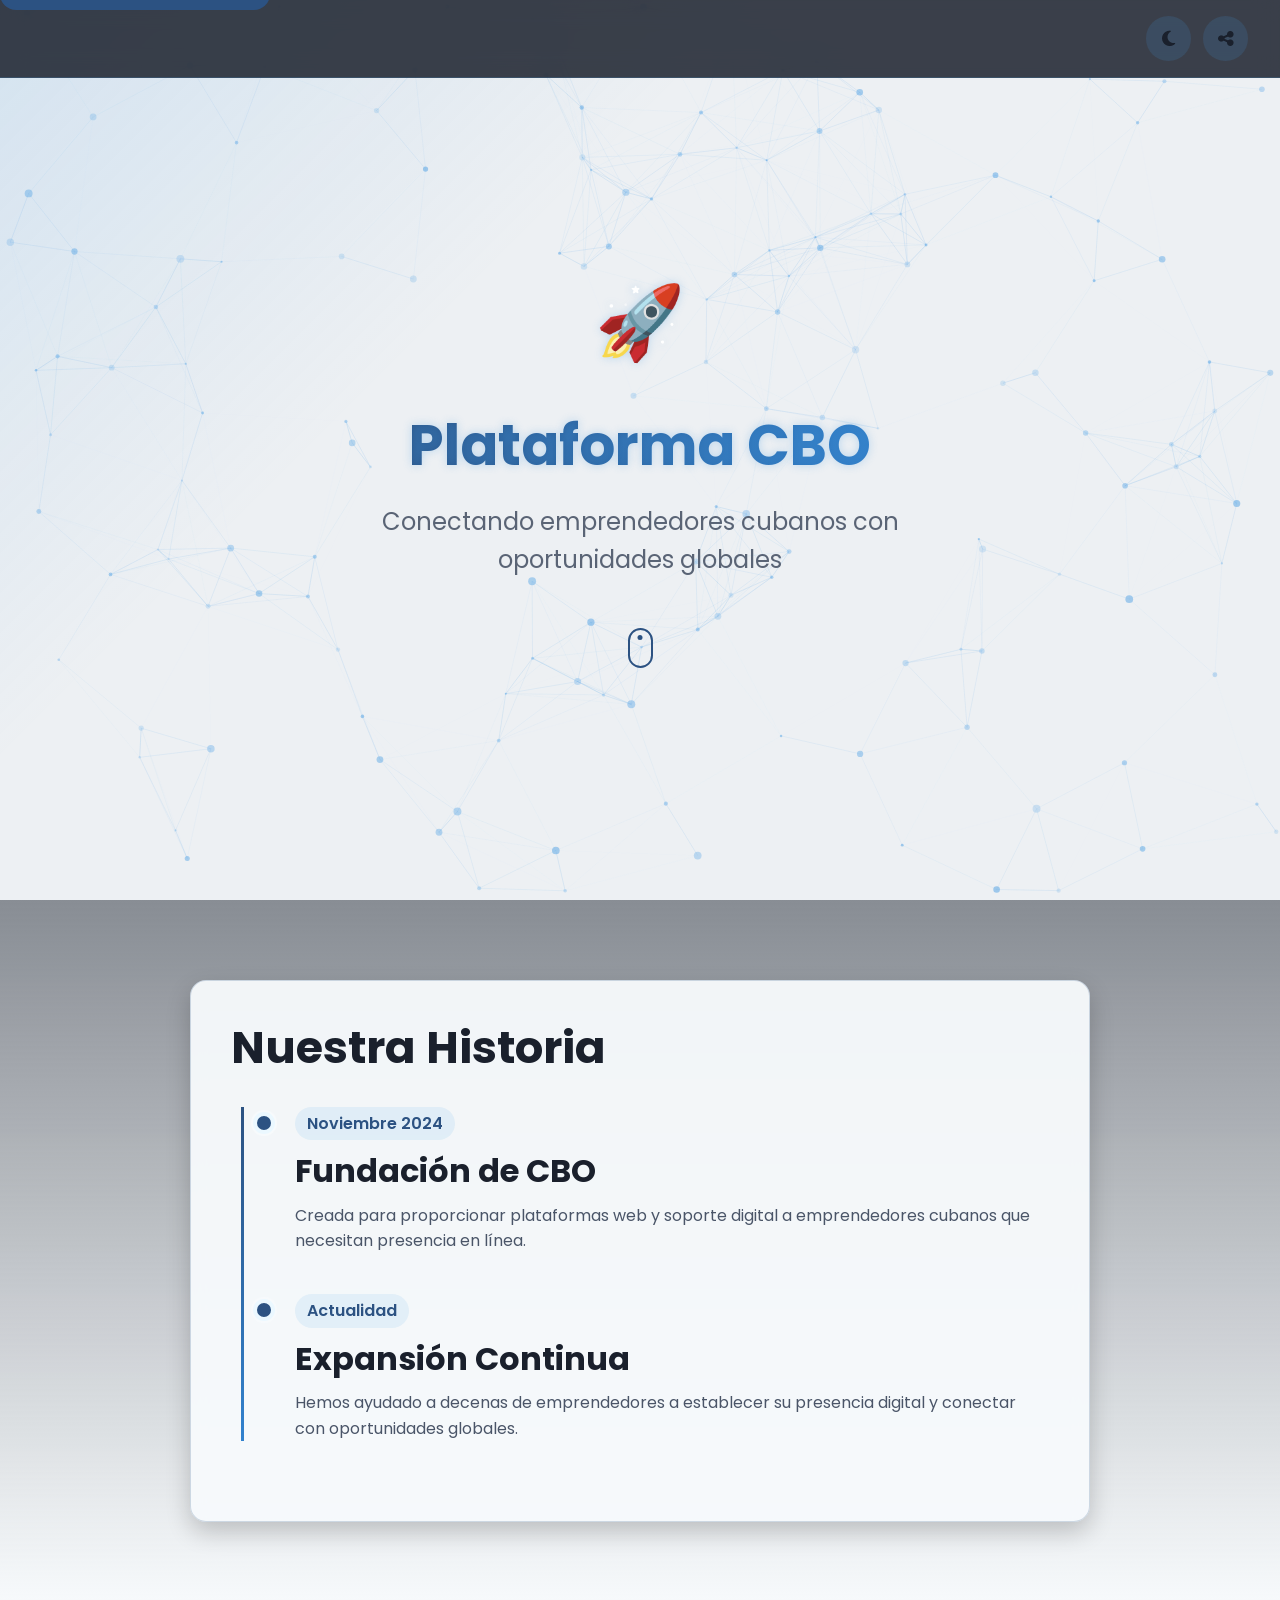
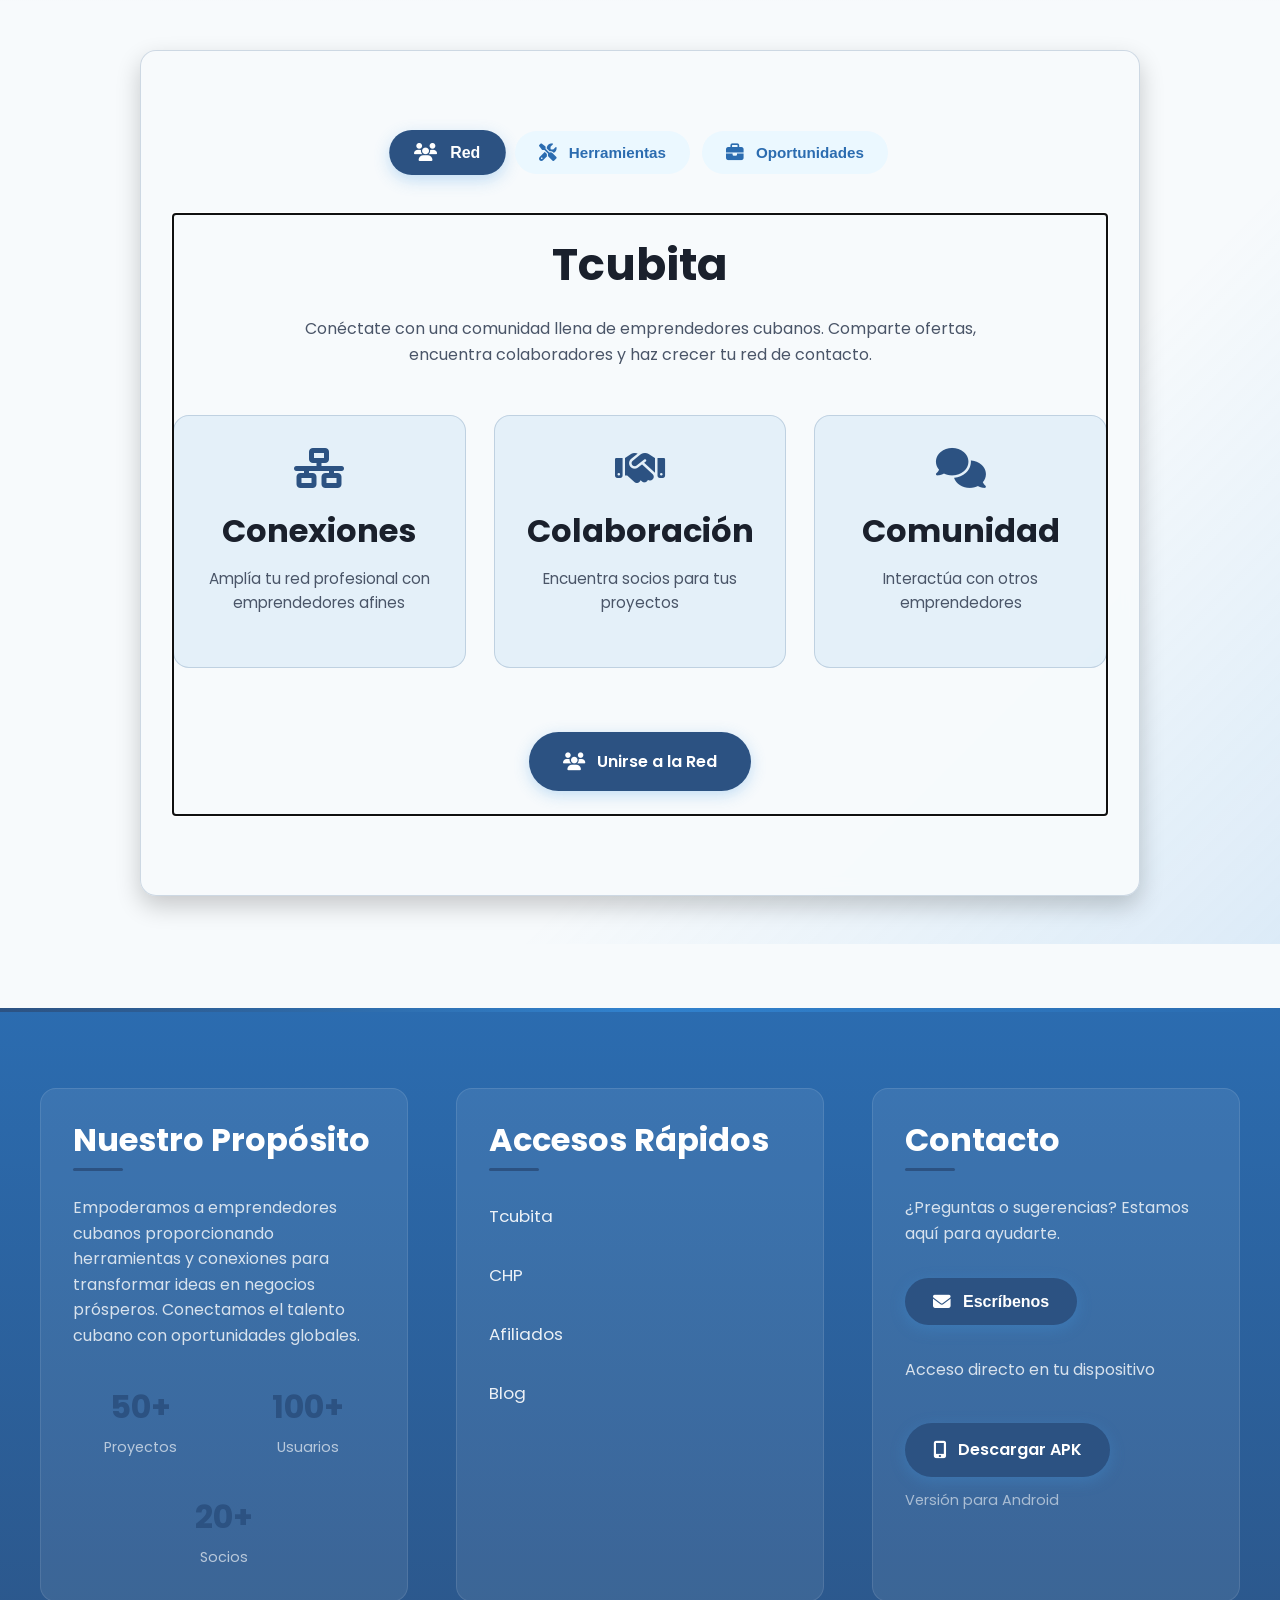
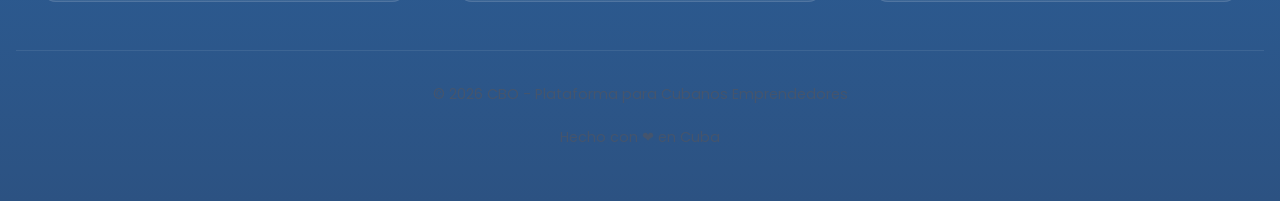
==== commit 8fa2ed13: "Update index.html" ====
--- a/index.html
+++ b/index.html
@@ -2,37 +2,47 @@
 <html lang="es" dir="ltr">
 <head>
     <meta charset="UTF-8">
-    <meta name="viewport" content="width=device-width, initial-scale=1.0">
+    <meta name="viewport" content="width=device-width, initial-scale=1.0, minimum-scale=1.0, maximum-scale=5.0">
     <meta name="description" content="Plataforma CBO para emprendedores cubanos - Conexiones, recursos y oportunidades de negocio.">
     <meta name="author" content="Marcos Volta, CBO Team">
     <meta name="theme-color" content="#1a365d">
+    <meta name="color-scheme" content="dark light">
     
     <title>CBO - Plataforma para Cubanos Emprendedores | Conexiones Globales</title>
     
     <!-- Preload recursos críticos -->
-    <link rel="preload" href="styles.css" as="style">
-    <link rel="preload" href="script.js" as="script">
-    <link rel="preload" href="https://cdnjs.cloudflare.com/ajax/libs/font-awesome/6.4.0/css/all.min.css" as="style">
-    <link rel="preload" href="https://fonts.googleapis.com/css2?family=Poppins:wght@300;400;500;600;700&display=swap" as="style">
+    <link rel="preload" href="https://cdnjs.cloudflare.com/ajax/libs/font-awesome/6.4.0/css/all.min.css" as="style" crossorigin="anonymous">
+    <link rel="preload" href="https://fonts.googleapis.com/css2?family=Poppins:wght@300;400;500;600;700&display=swap" as="style" crossorigin="anonymous">
     
     <!-- Estilos -->
-    <link rel="stylesheet" href="https://cdnjs.cloudflare.com/ajax/libs/font-awesome/6.4.0/css/all.min.css">
-    <link rel="stylesheet" href="styles.css">
+    <link rel="stylesheet" href="https://cdnjs.cloudflare.com/ajax/libs/font-awesome/6.4.0/css/all.min.css" integrity="sha512-iecdLmaskl7CVkqkXNQ/ZH/XLlvWZOJyj7Yy7tcenmpD1ypASozpmT/E0iPtmFIB46ZmdtAc9eNBvH0H/ZpiBw==" crossorigin="anonymous" referrerpolicy="no-referrer" />
     <link href="https://fonts.googleapis.com/css2?family=Poppins:wght@300;400;500;600;700&display=swap" rel="stylesheet">
     
     <!-- Favicon SVG embebido -->
     <link rel="icon" href="data:image/svg+xml,<svg xmlns='http://www.w3.org/2000/svg' viewBox='0 0 100 100'><text y='.9em' font-size='90'>🚀</text></svg>">
     
     <!-- Manifest PWA -->
-    <link rel="manifest" href="manifest.json">
+    <link rel="manifest" href="/manifest.webmanifest">
+    <meta name="apple-mobile-web-app-capable" content="yes">
+    <meta name="apple-mobile-web-app-status-bar-style" content="black-translucent">
+    <meta name="apple-mobile-web-app-title" content="CBO">
+    <link rel="apple-touch-icon" href="/icons/icon-192x192.png">
     
-    <!-- Global site tag (gtag.js) - Google Analytics -->
+    <!-- Global site tag (gtag.js) - Google Analytics mejorado -->
     <script async src="https://www.googletagmanager.com/gtag/js?id=G-XXXXXXXXXX"></script>
     <script>
       window.dataLayer = window.dataLayer || [];
       function gtag(){dataLayer.push(arguments);}
       gtag('js', new Date());
-      gtag('config', 'G-XXXXXXXXXX');
+      
+      // Configuración mejorada de GA
+      gtag('config', 'G-XXXXXXXXXX', {
+        'anonymize_ip': true,
+        'cookie_flags': 'SameSite=None;Secure',
+        'cookie_domain': 'auto',
+        'cookie_expires': 63072000, // 2 años en segundos
+        'send_page_view': false // Lo controlamos manualmente
+      });
     </script>
     
     <!-- Schema.org markup for Google -->
@@ -42,32 +52,1086 @@
       "@type": "Organization",
       "name": "CBO - Plataforma para Cubanos Emprendedores",
       "url": "https://cubabazaronline.github.io/CBO/",
+      "logo": "https://cubabazaronline.github.io/CBO/icons/icon-512x512.png",
       "description": "Plataforma para conectar emprendedores cubanos con oportunidades globales",
       "address": {
         "@type": "PostalAddress",
         "addressCountry": "CU"
-      }
+      },
+      "sameAs": [
+        "https://facebook.com/cubabazaronline",
+        "https://twitter.com/cubabazaronline"
+      ]
     }
     </script>
+    
+    <style>
+    :root {
+      --primary: #1a365d;
+      --primary-dark: #0f172a;
+      --primary-light: #2c5282;
+      --secondary: #2c5282;
+      --secondary-light: #ebf8ff;
+      --accent: #4299e1;
+      --accent-light: #63b3ed;
+      --accent-dark: #3182ce;
+      --text: #f7fafc;
+      --text-muted: #cbd5e0;
+      --bg: #1a202c;
+      --bg-light: #2d3748;
+      --card-bg: rgba(26, 32, 44, 0.9);
+      --card-border: rgba(66, 153, 225, 0.3);
+      --glow: 0 0 15px rgba(66, 153, 225, 0.5);
+      --transition: all 0.3s cubic-bezier(0.4, 0, 0.2, 1);
+      --border-radius: 16px;
+      --shadow-sm: 0 1px 3px rgba(0, 0, 0, 0.12);
+      --shadow-md: 0 4px 6px rgba(0, 0, 0, 0.15);
+      --shadow-lg: 0 10px 25px rgba(0, 0, 0, 0.2);
+      --focus-ring: 0 0 0 3px rgba(66, 153, 225, 0.5);
+    }
+
+    [data-theme="light"] {
+      --primary: #2b6cb0;
+      --primary-dark: #2c5282;
+      --primary-light: #4299e1;
+      --secondary: #ebf8ff;
+      --secondary-light: #ffffff;
+      --accent: #2c5282;
+      --accent-light: #3182ce;
+      --accent-dark: #2b6cb0;
+      --text: #1a202c;
+      --text-muted: #4a5568;
+      --bg: #f7fafc;
+      --bg-light: #e2e8f0;
+      --card-bg: rgba(247, 250, 252, 0.95);
+      --card-border: rgba(44, 82, 130, 0.2);
+      --glow: 0 0 10px rgba(66, 153, 225, 0.3);
+    }
+
+    /* Clases de accesibilidad mejoradas */
+    .sr-only {
+      position: absolute;
+      width: 1px;
+      height: 1px;
+      padding: 0;
+      margin: -1px;
+      overflow: hidden;
+      clip: rect(0, 0, 0, 0);
+      white-space: nowrap;
+      border: 0;
+    }
+
+    .skip-link {
+      position: absolute;
+      top: -40px;
+      left: 0;
+      background: var(--accent);
+      color: white;
+      padding: 0.75rem 1.5rem;
+      border-radius: 0 0 var(--border-radius) var(--border-radius);
+      z-index: 1000;
+      transition: transform 0.3s ease;
+    }
+
+    .skip-link:focus {
+      transform: translateY(40px);
+      outline: none;
+      box-shadow: var(--focus-ring);
+    }
+
+    /* Reset mejorado */
+    *,
+    *::before,
+    *::after {
+      margin: 0;
+      padding: 0;
+      box-sizing: border-box;
+    }
+
+    html {
+      scroll-behavior: smooth;
+      height: 100%;
+      -webkit-text-size-adjust: 100%;
+      -webkit-tap-highlight-color: transparent;
+    }
+
+    body {
+      font-family: 'Poppins', system-ui, -apple-system, sans-serif;
+      background-color: var(--bg);
+      color: var(--text);
+      min-height: 100vh;
+      overflow-x: hidden;
+      position: relative;
+      line-height: 1.6;
+      display: flex;
+      flex-direction: column;
+      text-rendering: optimizeLegibility;
+      -webkit-font-smoothing: antialiased;
+    }
+
+    /* Mejoras de tipografía */
+    h1, h2, h3, h4 {
+      font-weight: 700;
+      line-height: 1.2;
+      margin-bottom: 1rem;
+      color: var(--text);
+    }
+
+    h1 {
+      font-size: clamp(2.5rem, 5vw, 3.5rem);
+    }
+
+    h2 {
+      font-size: clamp(2rem, 4vw, 2.8rem);
+    }
+
+    h3 {
+      font-size: clamp(1.5rem, 3vw, 2rem);
+    }
+
+    p {
+      margin-bottom: 1.25rem;
+      color: var(--text-muted);
+    }
+
+    a {
+      color: var(--accent);
+      text-decoration: none;
+      transition: var(--transition);
+    }
+
+    a:hover, a:focus {
+      color: var(--accent-light);
+      text-decoration: underline;
+      outline: none;
+    }
+
+    /* Efecto holográfico mejorado */
+    .holographic-effect {
+      position: relative;
+      z-index: 1;
+      flex: 1;
+    }
+
+    .holographic-effect::before {
+      content: '';
+      position: absolute;
+      top: 0;
+      left: 0;
+      right: 0;
+      bottom: 0;
+      background: linear-gradient(
+        135deg,
+        rgba(66, 153, 225, 0.15) 0%,
+        rgba(26, 32, 44, 0) 20%,
+        rgba(26, 32, 44, 0) 80%,
+        rgba(66, 153, 225, 0.15) 100%
+      );
+      pointer-events: none;
+      z-index: -1;
+    }
+
+    /* Canvas de partículas mejorado */
+    #particlesCanvas {
+      position: fixed;
+      top: 0;
+      left: 0;
+      width: 100%;
+      height: 100%;
+      z-index: -1;
+      opacity: 0.8;
+    }
+
+    /* Barra de navegación mejorada */
+    .nav-bar {
+      display: flex;
+      justify-content: flex-end;
+      align-items: center;
+      padding: 1rem;
+      position: fixed;
+      top: 0;
+      left: 0;
+      right: 0;
+      z-index: 1000;
+      background-color: rgba(26, 32, 44, 0.85);
+      backdrop-filter: blur(12px);
+      -webkit-backdrop-filter: blur(12px);
+      gap: 0.75rem;
+      border-bottom: 1px solid rgba(66, 153, 225, 0.2);
+    }
+
+    .install-btn, .theme-toggle, .share-btn {
+      background: none;
+      border: none;
+      color: var(--text);
+      font-size: 1.1rem;
+      width: 2.8rem;
+      height: 2.8rem;
+      border-radius: 50%;
+      display: flex;
+      align-items: center;
+      justify-content: center;
+      cursor: pointer;
+      transition: var(--transition);
+      background-color: rgba(66, 153, 225, 0.15);
+    }
+
+    .install-btn {
+      display: none;
+      width: auto;
+      padding: 0 1.25rem;
+      border-radius: 50px;
+      margin-right: auto;
+      font-weight: 500;
+    }
+
+    .install-btn .btn-text {
+      display: none;
+      margin-left: 0.5rem;
+      font-size: 0.95rem;
+    }
+
+    .install-btn:hover, .theme-toggle:hover, .share-btn:hover,
+    .install-btn:focus-visible, .theme-toggle:focus-visible, .share-btn:focus-visible {
+      background-color: var(--accent);
+      transform: translateY(-2px);
+      box-shadow: var(--shadow-sm);
+      outline: none;
+    }
+
+    /* Hero Section mejorada */
+    .hero-section {
+      min-height: 100vh;
+      min-height: 100dvh;
+      display: flex;
+      align-items: center;
+      justify-content: center;
+      text-align: center;
+      padding: 6rem 1rem 4rem;
+      position: relative;
+    }
+
+    .hero-content {
+      max-width: 800px;
+      margin: 0 auto;
+      padding: 1rem;
+    }
+
+    .logo-container {
+      margin-bottom: 2rem;
+    }
+
+    .logo-3d {
+      font-size: 4.5rem;
+      display: inline-block;
+      animation: float 4s ease-in-out infinite;
+      text-shadow: var(--glow);
+      transform-style: preserve-3d;
+      perspective: 1000px;
+      will-change: transform;
+    }
+
+    @keyframes float {
+      0%, 100% { transform: translateY(0) rotateY(0deg) scale(1); }
+      50% { transform: translateY(-20px) rotateY(10deg) scale(1.05); }
+    }
+
+    .hero-title {
+      font-size: clamp(2.5rem, 5vw, 3.5rem);
+      margin-bottom: 1.5rem;
+      background: linear-gradient(90deg, var(--accent), var(--accent-light));
+      -webkit-background-clip: text;
+      background-clip: text;
+      color: transparent;
+      text-shadow: var(--glow);
+    }
+
+    .hero-subtitle {
+      font-size: clamp(1.1rem, 3vw, 1.5rem);
+      margin-bottom: 3rem;
+      opacity: 0.9;
+      max-width: 600px;
+      margin-left: auto;
+      margin-right: auto;
+      color: var(--text-muted);
+    }
+
+    .scroll-indicator {
+      margin-top: 3rem;
+    }
+
+    .mouse {
+      width: 25px;
+      height: 40px;
+      border: 2px solid var(--accent);
+      border-radius: 15px;
+      position: relative;
+      margin: 0 auto;
+    }
+
+    .mouse::after {
+      content: '';
+      position: absolute;
+      top: 5px;
+      left: 50%;
+      transform: translateX(-50%);
+      width: 5px;
+      height: 5px;
+      background-color: var(--accent);
+      border-radius: 50%;
+      animation: scroll 1.75s infinite ease-in-out;
+    }
+
+    @keyframes scroll {
+      0% { top: 5px; opacity: 1; }
+      80% { opacity: 0.5; }
+      100% { top: 25px; opacity: 0; }
+    }
+
+    /* About Section mejorada */
+    .about-section {
+      padding: 4rem 1rem;
+      background: linear-gradient(to bottom, rgba(26, 32, 44, 0.5), var(--bg));
+      position: relative;
+    }
+
+    .about-card {
+      background-color: var(--card-bg);
+      border-radius: var(--border-radius);
+      padding: 2.5rem;
+      max-width: 900px;
+      margin: 0 auto;
+      box-shadow: var(--shadow-lg);
+      backdrop-filter: blur(8px);
+      -webkit-backdrop-filter: blur(8px);
+      border: 1px solid var(--card-border);
+      transition: var(--transition);
+    }
+
+    .about-card:hover {
+      transform: translateY(-5px);
+      box-shadow: 0 15px 30px rgba(0, 0, 0, 0.3);
+    }
+
+    .timeline {
+      position: relative;
+      padding-left: 2rem;
+      margin-top: 2rem;
+    }
+
+    .timeline::before {
+      content: '';
+      position: absolute;
+      top: 0;
+      left: 10px;
+      height: 100%;
+      width: 3px;
+      background: linear-gradient(to bottom, var(--accent), var(--accent-light));
+    }
+
+    .timeline-item {
+      position: relative;
+      margin-bottom: 2.5rem;
+      padding-left: 2rem;
+    }
+
+    .timeline-item::before {
+      content: '';
+      position: absolute;
+      top: 5px;
+      left: -10px;
+      width: 22px;
+      height: 22px;
+      border-radius: 50%;
+      background: var(--accent);
+      border: 4px solid var(--secondary);
+      box-shadow: 0 0 0 2px var(--bg);
+    }
+
+    .timeline-date {
+      font-weight: 600;
+      color: var(--accent);
+      margin-bottom: 0.75rem;
+      display: inline-block;
+      background: rgba(66, 153, 225, 0.1);
+      padding: 0.25rem 0.75rem;
+      border-radius: 50px;
+    }
+
+    .timeline-content h3 {
+      margin-bottom: 0.75rem;
+      color: var(--text);
+    }
+
+    .timeline-content p {
+      color: var(--text-muted);
+    }
+
+    /* Tabs Section mejorada */
+    .tabs-container {
+      background-color: var(--card-bg);
+      border-radius: var(--border-radius);
+      padding: 2.5rem 1.5rem;
+      box-shadow: var(--shadow-lg);
+      backdrop-filter: blur(8px);
+      -webkit-backdrop-filter: blur(8px);
+      border: 1px solid var(--card-border);
+      margin: 3rem auto;
+      max-width: 1000px;
+      transition: var(--transition);
+    }
+
+    .tabs-container:hover {
+      transform: translateY(-3px);
+    }
+
+    .tab-nav {
+      display: flex;
+      justify-content: center;
+      gap: 0.75rem;
+      margin-bottom: 2.5rem;
+      flex-wrap: wrap;
+    }
+
+    .tab-nav button {
+      width: auto;
+      height: auto;
+      border-radius: 50px;
+      border: none;
+      background-color: var(--secondary);
+      color: var(--primary);
+      font-weight: 600;
+      cursor: pointer;
+      transition: var(--transition);
+      display: flex;
+      align-items: center;
+      justify-content: center;
+      position: relative;
+      padding: 0.8rem 1.5rem;
+      gap: 0.75rem;
+      font-size: 0.95rem;
+    }
+
+    .tab-nav button i {
+      font-size: 1.1rem;
+    }
+
+    .tab-nav button.active {
+      background-color: var(--accent);
+      color: white;
+      transform: scale(1.05);
+      box-shadow: 0 5px 15px rgba(66, 153, 225, 0.3);
+    }
+
+    .tab-nav button:focus-visible {
+      outline: none;
+      box-shadow: var(--focus-ring);
+    }
+
+    .tab {
+      animation: fadeIn 0.5s ease forwards;
+      text-align: center;
+      padding: 1.5rem 0;
+    }
+
+    .tab-content {
+      margin-bottom: 2.5rem;
+    }
+
+    .tab-content h2 {
+      margin-bottom: 1.5rem;
+      color: var(--text);
+    }
+
+    .tab-content p {
+      max-width: 700px;
+      margin-left: auto;
+      margin-right: auto;
+      color: var(--text-muted);
+    }
+
+    .features-grid {
+      display: grid;
+      grid-template-columns: repeat(auto-fit, minmax(250px, 1fr));
+      gap: 1.75rem;
+      margin: 3rem 0;
+    }
+
+    .feature-card {
+      background: rgba(66, 153, 225, 0.1);
+      border-radius: var(--border-radius);
+      padding: 2rem;
+      transition: var(--transition);
+      border: 1px solid var(--card-border);
+      text-align: center;
+    }
+
+    .feature-card:hover, .feature-card:focus-within {
+      transform: translateY(-8px);
+      box-shadow: 0 10px 25px rgba(66, 153, 225, 0.15);
+      border-color: var(--accent);
+    }
+
+    .feature-card i {
+      font-size: 2.5rem;
+      color: var(--accent);
+      margin-bottom: 1.5rem;
+      transition: var(--transition);
+    }
+
+    .feature-card:hover i {
+      transform: scale(1.1);
+    }
+
+    .feature-card h3 {
+      margin-bottom: 1rem;
+      color: var(--text);
+    }
+
+    .feature-card p {
+      color: var(--text-muted);
+      font-size: 0.95rem;
+    }
+
+    .cta-button {
+      display: inline-flex;
+      align-items: center;
+      padding: 0.9rem 2rem;
+      background-color: var(--accent);
+      color: white;
+      text-decoration: none;
+      border-radius: 50px;
+      font-weight: 600;
+      transition: var(--transition);
+      border: 2px solid transparent;
+      margin-top: 1rem;
+      box-shadow: 0 4px 15px rgba(66, 153, 225, 0.3);
+    }
+
+    .cta-button i {
+      margin-right: 0.75rem;
+      font-size: 1.1rem;
+    }
+
+    .cta-button:hover, .cta-button:focus-visible {
+      background-color: transparent;
+      border-color: var(--accent);
+      color: var(--accent);
+      transform: translateY(-3px);
+      box-shadow: 0 8px 25px rgba(66, 153, 225, 0.4);
+      outline: none;
+    }
+
+    /* Footer mejorado */
+    footer {
+      background: linear-gradient(to bottom, var(--primary), var(--primary-dark));
+      color: white;
+      padding: 5rem 1rem 2rem;
+      margin-top: 4rem;
+      position: relative;
+    }
+
+    footer::before {
+      content: '';
+      position: absolute;
+      top: 0;
+      left: 0;
+      right: 0;
+      height: 4px;
+      background: linear-gradient(90deg, var(--accent), var(--accent-light), transparent);
+    }
+
+    .footer-grid {
+      display: grid;
+      grid-template-columns: repeat(auto-fit, minmax(300px, 1fr));
+      gap: 2.5rem;
+      max-width: 1200px;
+      margin: 0 auto 3rem;
+    }
+
+    .mission, .quick-links, .contact {
+      padding: 2rem;
+      background-color: rgba(255, 255, 255, 0.08);
+      border-radius: var(--border-radius);
+      transition: var(--transition);
+      border: 1px solid rgba(255, 255, 255, 0.1);
+    }
+
+    .mission:hover, .quick-links:hover, .contact:hover,
+    .mission:focus-within, .quick-links:focus-within, .contact:focus-within {
+      transform: translateY(-5px);
+      box-shadow: 0 15px 35px rgba(0, 0, 0, 0.4);
+      border-color: rgba(66, 153, 225, 0.5);
+    }
+
+    .mission h3, .quick-links h3, .contact h3 {
+      color: white;
+      margin-bottom: 1.5rem;
+      position: relative;
+      padding-bottom: 0.75rem;
+    }
+
+    .mission h3::after,
+    .quick-links h3::after,
+    .contact h3::after {
+      content: '';
+      position: absolute;
+      bottom: 0;
+      left: 0;
+      width: 50px;
+      height: 3px;
+      background: var(--accent);
+      border-radius: 3px;
+    }
+
+    .mission p {
+      color: rgba(255, 255, 255, 0.8);
+    }
+
+    .stats {
+      display: flex;
+      gap: 2rem;
+      margin-top: 2rem;
+      flex-wrap: wrap;
+    }
+
+    .stat-item {
+      text-align: center;
+      flex: 1;
+      min-width: 100px;
+    }
+
+    .stat-number {
+      font-size: 2rem;
+      font-weight: 700;
+      color: var(--accent);
+      margin-bottom: 0.25rem;
+    }
+
+    .stat-label {
+      font-size: 0.9rem;
+      opacity: 0.8;
+      color: rgba(255, 255, 255, 0.8);
+    }
+
+    .quick-links ul {
+      list-style: none;
+      padding: 0;
+      margin-top: 1rem;
+    }
+
+    .quick-links li {
+      margin-bottom: 1rem;
+    }
+
+    .quick-links a {
+      color: rgba(255, 255, 255, 0.9);
+      text-decoration: none;
+      transition: var(--transition);
+      display: inline-block;
+      padding: 0.5rem 0;
+      position: relative;
+      font-size: 1.05rem;
+    }
+
+    .quick-links a::after {
+      content: '';
+      position: absolute;
+      bottom: 0;
+      left: 0;
+      width: 0;
+      height: 2px;
+      background-color: var(--accent);
+      transition: var(--transition);
+    }
+
+    .quick-links a:hover, .quick-links a:focus {
+      color: var(--accent);
+      outline: none;
+    }
+
+    .quick-links a:hover::after, .quick-links a:focus::after {
+      width: 100%;
+    }
+
+    .contact p {
+      color: rgba(255, 255, 255, 0.8);
+      margin-bottom: 1.5rem;
+    }
+
+    .footer-btn {
+      display: inline-flex;
+      align-items: center;
+      gap: 0.75rem;
+      padding: 0.9rem 1.75rem;
+      background-color: var(--accent);
+      color: white;
+      border: none;
+      border-radius: 50px;
+      font-weight: 600;
+      cursor: pointer;
+      transition: var(--transition);
+      margin-top: 0.5rem;
+      text-decoration: none;
+      font-size: 1rem;
+      box-shadow: 0 4px 15px rgba(66, 153, 225, 0.3);
+    }
+
+    .footer-btn i {
+      font-size: 1.1rem;
+    }
+
+    .footer-btn:hover, .footer-btn:focus-visible {
+      background-color: var(--accent-light);
+      transform: translateY(-3px);
+      box-shadow: 0 8px 25px rgba(66, 153, 225, 0.4);
+      outline: none;
+    }
+
+    .footer-btn.secondary {
+      background-color: transparent;
+      border: 2px solid var(--accent);
+      color: var(--accent);
+    }
+
+    .footer-btn.secondary:hover, .footer-btn.secondary:focus-visible {
+      background-color: var(--accent);
+      color: white;
+    }
+
+    .install-prompt, .download-section {
+      margin-top: 2rem;
+    }
+
+    .download-section p {
+      margin-top: 0.75rem;
+      font-size: 0.9rem;
+      opacity: 0.8;
+      color: rgba(255, 255, 255, 0.7);
+    }
+
+    .copyright {
+      text-align: center;
+      padding-top: 2rem;
+      margin-top: 2rem;
+      border-top: 1px solid rgba(255, 255, 255, 0.1);
+      font-size: 0.9rem;
+      opacity: 0.8;
+      color: rgba(255, 255, 255, 0.7);
+    }
+
+    /* Notificaciones mejoradas */
+    .notification-container {
+      position: fixed;
+      bottom: 1.5rem;
+      right: 1.5rem;
+      z-index: 10000;
+      display: flex;
+      flex-direction: column;
+      gap: 1rem;
+      max-width: calc(100% - 3rem);
+    }
+
+    .notification {
+      padding: 1.25rem 1.75rem;
+      background-color: var(--accent);
+      color: white;
+      border-radius: var(--border-radius);
+      box-shadow: var(--shadow-lg);
+      margin-bottom: 0;
+      transform: translateX(150%);
+      opacity: 0;
+      animation: slideIn 0.4s cubic-bezier(0.22, 1, 0.36, 1) forwards, fadeOut 0.4s ease 5s forwards;
+      max-width: 350px;
+      display: flex;
+      align-items: flex-start;
+      gap: 1rem;
+      pointer-events: auto;
+      position: relative;
+      overflow: hidden;
+    }
+
+    .notification::after {
+      content: '';
+      position: absolute;
+      bottom: 0;
+      left: 0;
+      width: 100%;
+      height: 4px;
+      background: rgba(255, 255, 255, 0.3);
+      animation: progress 5s linear forwards;
+    }
+
+    .notification i {
+      font-size: 1.5rem;
+      flex-shrink: 0;
+    }
+
+    .notification-content {
+      flex: 1;
+    }
+
+    .notification-title {
+      font-weight: 600;
+      margin-bottom: 0.25rem;
+    }
+
+    .notification-message {
+      font-size: 0.95rem;
+      opacity: 0.9;
+    }
+
+    .notification-close {
+      background: none;
+      border: none;
+      color: white;
+      font-size: 1.25rem;
+      cursor: pointer;
+      opacity: 0.7;
+      transition: opacity 0.2s ease;
+      padding: 0;
+      margin-left: 0.5rem;
+    }
+
+    .notification-close:hover {
+      opacity: 1;
+    }
+
+    .notification.error {
+      background-color: #e53e3e;
+    }
+
+    .notification.info {
+      background-color: #3182ce;
+    }
+
+    .notification.success {
+      background-color: #38a169;
+    }
+
+    /* Animaciones mejoradas */
+    @keyframes fadeIn {
+      from {
+        opacity: 0;
+        transform: translateY(20px);
+      }
+      to {
+        opacity: 1;
+        transform: translateY(0);
+      }
+    }
+
+    @keyframes slideIn {
+      to {
+        transform: translateX(0);
+        opacity: 1;
+      }
+    }
+
+    @keyframes fadeOut {
+      to {
+        opacity: 0;
+        transform: translateY(-20px);
+      }
+    }
+
+    @keyframes progress {
+      from { width: 100%; }
+      to { width: 0%; }
+    }
+
+    /* Media Queries mejoradas */
+    @media (min-width: 768px) {
+      .nav-bar {
+        padding: 1rem 2rem;
+      }
+      
+      .install-btn .btn-text {
+        display: inline;
+      }
+      
+      .hero-section {
+        padding: 8rem 2rem 6rem;
+      }
+      
+      .about-section, .tabs-container {
+        padding: 5rem 2rem;
+      }
+
+      .footer-grid {
+        gap: 3rem;
+      }
+    }
+
+    @media (max-width: 767px) {
+      .nav-bar {
+        padding: 0.75rem;
+      }
+      
+      .hero-section {
+        padding: 5rem 1rem 3rem;
+      }
+      
+      .logo-3d {
+        font-size: 3.5rem;
+      }
+      
+      .tab-nav button {
+        padding: 0.7rem 1.25rem;
+        font-size: 0.9rem;
+      }
+      
+      .feature-card {
+        padding: 1.5rem;
+      }
+
+      .about-card {
+        padding: 1.75rem;
+      }
+
+      .tabs-container {
+        padding: 2rem 1rem;
+      }
+
+      .footer-grid {
+        grid-template-columns: 1fr;
+      }
+
+      .mission, .quick-links, .contact {
+        padding: 1.5rem;
+      }
+    }
+
+    @media (max-width: 480px) {
+      .hero-title {
+        font-size: 2.2rem;
+      }
+
+      .hero-subtitle {
+        font-size: 1.1rem;
+      }
+
+      .tab-nav {
+        gap: 0.5rem;
+      }
+
+      .tab-nav button {
+        padding: 0.6rem 1rem;
+        font-size: 0.85rem;
+      }
+
+      .tab-nav button i {
+        font-size: 1rem;
+      }
+
+      .features-grid {
+        grid-template-columns: 1fr;
+      }
+
+      .feature-card {
+        padding: 1.25rem;
+      }
+
+      .cta-button, .footer-btn {
+        padding: 0.8rem 1.5rem;
+        font-size: 0.95rem;
+      }
+
+      .notification {
+        max-width: calc(100vw - 2rem);
+        padding: 1rem 1.25rem;
+      }
+    }
+
+    /* Soporte para dispositivos móviles mejorado */
+    @media (hover: none) {
+      .feature-card:hover, 
+      .footer-btn:hover,
+      .install-btn:hover, 
+      .theme-toggle:hover, 
+      .share-btn:hover,
+      .mission:hover,
+      .quick-links:hover,
+      .contact:hover {
+        transform: none;
+      }
+
+      .feature-card:active, 
+      .footer-btn:active,
+      .install-btn:active, 
+      .theme-toggle:active, 
+      .share-btn:active {
+        transform: scale(0.98);
+      }
+    }
+
+    /* Ajustes específicos para iOS */
+    @supports (-webkit-touch-callout: none) {
+      .nav-bar {
+        padding-top: max(1rem, env(safe-area-inset-top));
+      }
+      
+      footer {
+        padding-bottom: max(2rem, env(safe-area-inset-bottom));
+      }
+
+      .hero-section {
+        min-height: -webkit-fill-available;
+      }
+    }
+
+    /* Mejoras para navegadores que soportan prefers-reduced-motion */
+    @media (prefers-reduced-motion: reduce) {
+      *,
+      *::before,
+      *::after {
+        animation-duration: 0.01ms !important;
+        animation-iteration-count: 1 !important;
+        transition-duration: 0.01ms !important;
+        scroll-behavior: auto !important;
+      }
+
+      .logo-3d {
+        animation: none;
+      }
+
+      .mouse::after {
+        animation: none;
+      }
+
+      .notification {
+        animation: none;
+        transform: none;
+        opacity: 1;
+      }
+
+      .notification::after {
+        animation: none;
+      }
+    }
+    </style>
 </head>
 
 <body>
-    <!-- Partículas de fondo -->
+    <!-- Enlace de salto para accesibilidad -->
+    <a href="#main-content" class="skip-link">Saltar al contenido principal</a>
+    
+    <!-- Partículas de fondo mejoradas -->
     <canvas id="particlesCanvas" aria-hidden="true"></canvas>
     <div class="container holographic-effect">
-        <!-- Barra de navegación -->
+        <!-- Barra de navegación mejorada -->
         <nav class="nav-bar" aria-label="Navegación principal">
             <button id="installBtn" class="install-btn" aria-label="Instalar aplicación" style="display:none;">
                 <i class="fas fa-download" aria-hidden="true"></i>
-                <span class="btn-text">Instalar</span>
+                <span class="btn-text">Instalar App</span>
             </button>
             <button id="themeToggle" class="theme-toggle" aria-label="Cambiar tema" aria-pressed="false">
                 <i class="fas fa-moon" aria-hidden="true"></i>
-                <span class="sr-only">Cambiar tema</span>
+                <span class="sr-only">Cambiar entre modo claro y oscuro</span>
             </button>
-            <button class="share-btn" id="copyLinkBtn" aria-label="Copiar enlace">
+            <button class="share-btn" id="copyLinkBtn" aria-label="Compartir esta página">
                 <i class="fas fa-share-alt" aria-hidden="true"></i>
-                <span class="sr-only">Compartir</span>
+                <span class="sr-only">Compartir enlace</span>
             </button>
         </nav>
         
@@ -76,124 +1140,140 @@
                 <div class="logo-container">
                     <div class="logo-3d" aria-hidden="true">🚀</div>
                 </div>
-                <h1 class="glow">Plataforma <span class="glow">CBO</span></h1>
+                <h1 class="hero-title">Plataforma <span class="glow">CBO</span></h1>
                 <p class="hero-subtitle">Conectando emprendedores cubanos con oportunidades globales</p>
                 <div class="scroll-indicator" aria-hidden="true">
                     <div class="mouse"></div>
-                    <div class="arrow"></div>
                 </div>
             </div>
         </header>
         
-        <section class="about-section" aria-labelledby="about-heading">
-            <div class="about-card">
-                <h2 id="about-heading">Nuestra Historia</h2>
-                <div class="timeline">
-                    <div class="timeline-item">
-                        <div class="timeline-date">Noviembre 2024</div>
-                        <div class="timeline-content">
-                            <h3>Fundación de CBO</h3>
-                            <p>Creada para proporcionar plataformas web y soporte digital a emprendedores cubanos que necesitan presencia en línea.</p>
+        <main id="main-content">
+            <section class="about-section" aria-labelledby="about-heading">
+                <div class="about-card">
+                    <h2 id="about-heading">Nuestra Historia</h2>
+                    <div class="timeline">
+                        <div class="timeline-item">
+                            <div class="timeline-date">Noviembre 2024</div>
+                            <div class="timeline-content">
+                                <h3>Fundación de CBO</h3>
+                                <p>Creada para proporcionar plataformas web y soporte digital a emprendedores cubanos que necesitan presencia en línea.</p>
+                            </div>
                         </div>
-                    </div>
-                    <div class="timeline-item">
-                        <div class="timeline-date">Actualidad</div>
-                        <div class="timeline-content">
-                            <h3>Expansión Continua</h3>
-                            <p>Hemos ayudado a decenas de emprendedores a establecer su presencia digital y conectar con oportunidades globales.</p>
+                        <div class="timeline-item">
+                            <div class="timeline-date">Actualidad</div>
+                            <div class="timeline-content">
+                                <h3>Expansión Continua</h3>
+                                <p>Hemos ayudado a decenas de emprendedores a establecer su presencia digital y conectar con oportunidades globales.</p>
+                            </div>
                         </div>
                     </div>
                 </div>
-            </div>
-        </section>
-        
-        <main class="tabs-container">
-            <div class="tab-nav" role="tablist" aria-label="Secciones de la plataforma">
-                <button class="active" data-tab="0" role="tab" aria-selected="true" aria-controls="tabpanel-1" id="tab-1">
-                    <i class="fas fa-users" aria-hidden="true"></i>
-                    <span>Red</span>
-                </button>
-                <button data-tab="1" role="tab" aria-selected="false" aria-controls="tabpanel-2" id="tab-2" tabindex="-1">
-                    <i class="fas fa-tools" aria-hidden="true"></i>
-                    <span>Herramientas</span>
-                </button>
-                <button data-tab="2" role="tab" aria-selected="false" aria-controls="tabpanel-3" id="tab-3" tabindex="-1">
-                    <i class="fas fa-briefcase" aria-hidden="true"></i>
-                    <span>Oportunidades</span>
-                </button>
-            </div>
+            </section>
             
-            <div class="tabs" id="tabs">
-                <article class="tab" data-tab-content="0" role="tabpanel" id="tabpanel-1" aria-labelledby="tab-1" tabindex="0">
-                    <div class="tab-content">
-                        <h2>Tcubita</h2>
-                        <p>Conéctate con una comunidad llena de emprendedores cubanos. Comparte ofertas, encuentra colaboradores y haz crecer tu red de contacto.</p>
-                        <div class="features-grid">
-                            <div class="feature-card">
-                                <i class="fas fa-network-wired" aria-hidden="true"></i>
-                                <h3>Conexiones</h3>
-                                <p>Amplía tu red profesional con emprendedores afines</p>
-                            </div>
-                            <div class="feature-card">
-                                <i class="fas fa-handshake" aria-hidden="true"></i>
-                                <h3>Colaboración</h3>
-                                <p>Encuentra socios para tus proyectos</p>
+            <div class="tabs-container">
+                <div class="tab-nav" role="tablist" aria-label="Secciones de la plataforma">
+                    <button class="active" data-tab="0" role="tab" aria-selected="true" aria-controls="tabpanel-1" id="tab-1">
+                        <i class="fas fa-users" aria-hidden="true"></i>
+                        <span>Red</span>
+                    </button>
+                    <button data-tab="1" role="tab" aria-selected="false" aria-controls="tabpanel-2" id="tab-2" tabindex="-1">
+                        <i class="fas fa-tools" aria-hidden="true"></i>
+                        <span>Herramientas</span>
+                    </button>
+                    <button data-tab="2" role="tab" aria-selected="false" aria-controls="tabpanel-3" id="tab-3" tabindex="-1">
+                        <i class="fas fa-briefcase" aria-hidden="true"></i>
+                        <span>Oportunidades</span>
+                    </button>
+                </div>
+                
+                <div class="tabs" id="tabs">
+                    <article class="tab" data-tab-content="0" role="tabpanel" id="tabpanel-1" aria-labelledby="tab-1" tabindex="0">
+                        <div class="tab-content">
+                            <h2>Tcubita</h2>
+                            <p>Conéctate con una comunidad llena de emprendedores cubanos. Comparte ofertas, encuentra colaboradores y haz crecer tu red de contacto.</p>
+                            <div class="features-grid">
+                                <div class="feature-card">
+                                    <i class="fas fa-network-wired" aria-hidden="true"></i>
+                                    <h3>Conexiones</h3>
+                                    <p>Amplía tu red profesional con emprendedores afines</p>
+                                </div>
+                                <div class="feature-card">
+                                    <i class="fas fa-handshake" aria-hidden="true"></i>
+                                    <h3>Colaboración</h3>
+                                    <p>Encuentra socios para tus proyectos</p>
+                                </div>
+                                <div class="feature-card">
+                                    <i class="fas fa-comments" aria-hidden="true"></i>
+                                    <h3>Comunidad</h3>
+                                    <p>Interactúa con otros emprendedores</p>
+                                </div>
                             </div>
                         </div>
-                    </div>
-                    <a href="https://cubabazaronline.github.io/Tcubita/" target="_blank" rel="noopener noreferrer" class="cta-button">
-                        <i class="fas fa-users tab-icon" aria-hidden="true"></i> Unirse a la Red
-                    </a>
-                </article>
-                
-                <article class="tab" data-tab-content="1" role="tabpanel" id="tabpanel-2" aria-labelledby="tab-2" tabindex="0" hidden>
-                    <div class="tab-content">
-                        <h2>CHP</h2>
-                        <p>Accede a servicio exclusivo, crea tu propia página web personalizable específicamente para emprendedores cubanos.</p>
-                        <div class="features-grid">
-                            <div class="feature-card">
-                                <i class="fas fa-globe" aria-hidden="true"></i>
-                                <h3>Presencia Web</h3>
-                                <p>Muestra tu negocio al mundo</p>
-                            </div>
-                            <div class="feature-card">
-                                <i class="fas fa-paint-brush" aria-hidden="true"></i>
-                                <h3>Personalización</h3>
-                                <p>Adapta tu sitio a tu marca</p>
+                        <a href="https://cubabazaronline.github.io/Tcubita/" target="_blank" rel="noopener noreferrer" class="cta-button">
+                            <i class="fas fa-users tab-icon" aria-hidden="true"></i> Unirse a la Red
+                        </a>
+                    </article>
+                    
+                    <article class="tab" data-tab-content="1" role="tabpanel" id="tabpanel-2" aria-labelledby="tab-2" tabindex="0" hidden>
+                        <div class="tab-content">
+                            <h2>CHP</h2>
+                            <p>Accede a servicio exclusivo, crea tu propia página web personalizable específicamente para emprendedores cubanos.</p>
+                            <div class="features-grid">
+                                <div class="feature-card">
+                                    <i class="fas fa-globe" aria-hidden="true"></i>
+                                    <h3>Presencia Web</h3>
+                                    <p>Muestra tu negocio al mundo</p>
+                                </div>
+                                <div class="feature-card">
+                                    <i class="fas fa-paint-brush" aria-hidden="true"></i>
+                                    <h3>Personalización</h3>
+                                    <p>Adapta tu sitio a tu marca</p>
+                                </div>
+                                <div class="feature-card">
+                                    <i class="fas fa-rocket" aria-hidden="true"></i>
+                                    <h3>Rápido</h3>
+                                    <p>Sitios optimizados para máxima velocidad</p>
+                                </div>
                             </div>
                         </div>
-                    </div>
-                    <a href="https://cubabazaronline.github.io/CHP/" target="_blank" rel="noopener noreferrer" class="cta-button">
-                        <i class="fas fa-tools tab-icon" aria-hidden="true"></i> Explorar Recursos
-                    </a>
-                </article>
-                
-                <article class="tab" data-tab-content="2" role="tabpanel" id="tabpanel-3" aria-labelledby="tab-3" tabindex="0" hidden>
-                    <div class="tab-content">
-                        <h2>Afiliados</h2>
-                        <p>Descubre la oportunidad de obtener ingresos desde casa, buscando a emprendedores cubanos que necesiten crecer.</p>
-                        <div class="features-grid">
-                            <div class="feature-card">
-                                <i class="fas fa-money-bill-wave" aria-hidden="true"></i>
-                                <h3>Ingresos</h3>
-                                <p>Gana comisiones por cada referencia</p>
-                            </div>
-                            <div class="feature-card">
-                                <i class="fas fa-chart-line" aria-hidden="true"></i>
-                                <h3>Crecimiento</h3>
-                                <p>Sin límites en tus ganancias</p>
+                        <a href="https://cubabazaronline.github.io/CHP/" target="_blank" rel="noopener noreferrer" class="cta-button">
+                            <i class="fas fa-tools tab-icon" aria-hidden="true"></i> Explorar Recursos
+                        </a>
+                    </article>
+                    
+                    <article class="tab" data-tab-content="2" role="tabpanel" id="tabpanel-3" aria-labelledby="tab-3" tabindex="0" hidden>
+                        <div class="tab-content">
+                            <h2>Afiliados</h2>
+                            <p>Descubre la oportunidad de obtener ingresos desde casa, buscando a emprendedores cubanos que necesiten crecer.</p>
+                            <div class="features-grid">
+                                <div class="feature-card">
+                                    <i class="fas fa-money-bill-wave" aria-hidden="true"></i>
+                                    <h3>Ingresos</h3>
+                                    <p>Gana comisiones por cada referencia</p>
+                                </div>
+                                <div class="feature-card">
+                                    <i class="fas fa-chart-line" aria-hidden="true"></i>
+                                    <h3>Crecimiento</h3>
+                                    <p>Sin límites en tus ganancias</p>
+                                </div>
+                                <div class="feature-card">
+                                    <i class="fas fa-users" aria-hidden="true"></i>
+                                    <h3>Red</h3>
+                                    <p>Construye tu propia red de afiliados</p>
+                                </div>
                             </div>
                         </div>
-                    </div>
-                    <a href="https://cubabazaronline.github.io/Afiliados-de-CHP/" target="_blank" rel="noopener noreferrer" class="cta-button">
-                        <i class="fas fa-briefcase tab-icon" aria-hidden="true"></i> Ver Oportunidades
-                    </a>
-                </article>
+                        <a href="https://cubabazaronline.github.io/Afiliados-de-CHP/" target="_blank" rel="noopener noreferrer" class="cta-button">
+                            <i class="fas fa-briefcase tab-icon" aria-hidden="true"></i> Ver Oportunidades
+                        </a>
+                    </article>
+                </div>
             </div>
         </main>
     </div>
     
-    <!-- Contenedor de notificaciones -->
+    <!-- Contenedor de notificaciones mejorado -->
     <div class="notification-container" id="notificationContainer" role="status" aria-live="polite"></div>
     
     <footer>
@@ -210,6 +1290,10 @@
                         <div class="stat-number" id="usersCount">100+</div>
                         <div class="stat-label">Usuarios</div>
                     </div>
+                    <div class="stat-item">
+                        <div class="stat-number" id="partnersCount">20+</div>
+                        <div class="stat-label">Socios</div>
+                    </div>
                 </div>
             </div>  
             
@@ -219,12 +1303,13 @@
                     <li><a href="https://cubabazaronline.github.io/Tcubita/" target="_blank" rel="noopener noreferrer">Tcubita</a></li>
                     <li><a href="https://cubabazaronline.github.io/CHP/" target="_blank" rel="noopener noreferrer">CHP</a></li>
                     <li><a href="https://cubabazaronline.github.io/Afiliados-de-CHP/" target="_blank" rel="noopener noreferrer">Afiliados</a></li>
+                    <li><a href="https://cubabazaronline.github.io/CBO/blog" target="_blank" rel="noopener noreferrer">Blog</a></li>
                 </ul>
             </div>
             
             <div class="contact">
                 <h3>Contacto</h3>
-                <p>¿Preguntas o sugerencias?</p>
+                <p>¿Preguntas o sugerencias? Estamos aquí para ayudarte.</p>
                 <button id="contactBtn" class="footer-btn">
                     <i class="fas fa-envelope" aria-hidden="true"></i> Escríbenos
                 </button>
@@ -249,30 +1334,796 @@
         </div>
     </footer>
 
-    <!-- Scripts -->
-    <script src="script.js" defer></script>
-    <!-- Service Worker para PWA -->
+    <!-- Scripts mejorados -->
     <script>
-        if ('serviceWorker' in navigator) {
-            window.addEventListener('load', () => {
-                navigator.serviceWorker.register('sw.js')
-                    .then(registration => {
-                        console.log('ServiceWorker registrado con éxito: ', registration.scope);
-                        gtag('event', 'service_worker_registered', {
-                            'event_category': 'PWA',
-                            'event_label': 'Registration'
-                        });
-                    })
-                    .catch(err => {
-                        console.log('Error al registrar ServiceWorker: ', err);
-                        showNotification('Error al cargar funciones offline', 'error');
-                        gtag('event', 'service_worker_error', {
-                            'event_category': 'PWA',
-                            'event_label': 'Registration Error'
-                        });
-                    });
+    document.addEventListener('DOMContentLoaded', function() {
+      // Configuración inicial mejorada
+      try {
+        // Mejorar el rendimiento de la carga inicial
+        if ('requestIdleCallback' in window) {
+          requestIdleCallback(initApp);
+        } else {
+          setTimeout(initApp, 500);
+        }
+        
+        // Track page view mejorado
+        trackPageView();
+      } catch (error) {
+        console.error('Error en la inicialización:', error);
+        showNotification('Error al cargar la aplicación', 'error');
+        trackError('initialization_error', error.message);
+      }
+    });
+
+    function initApp() {
+      initTheme();
+      initParticles();
+      initTabs();
+      initShareButton();
+      updateCopyrightYear();
+      initContactButton();
+      initInstallPrompt();
+      animateStats();
+      initServiceWorker();
+      
+      // Mejorar la accesibilidad del teclado
+      document.addEventListener('keydown', handleKeyboardNavigation);
+    }
+
+    // Sistema de temas mejorado
+    function initTheme() {
+      const themeToggle = document.getElementById('themeToggle');
+      const prefersDarkScheme = window.matchMedia('(prefers-color-scheme: dark)');
+      
+      // Verificar preferencia guardada o del sistema
+      const storedTheme = localStorage.getItem('theme');
+      const systemTheme = prefersDarkScheme.matches ? 'dark' : 'light';
+      const currentTheme = storedTheme || systemTheme;
+      
+      // Aplicar tema inicial
+      applyTheme(currentTheme);
+      
+      // Escuchar cambios en las preferencias del sistema
+      prefersDarkScheme.addListener(e => {
+        const newTheme = e.matches ? 'dark' : 'light';
+        if (!storedTheme) { // Solo cambiar si no hay preferencia guardada
+          applyTheme(newTheme);
+        }
+      });
+      
+      // Configurar el botón de alternancia
+      themeToggle.addEventListener('click', toggleTheme);
+    }
+
+    function applyTheme(theme) {
+      document.documentElement.setAttribute('data-theme', theme);
+      updateThemeIcon(theme);
+      document.getElementById('themeToggle').setAttribute('aria-pressed', theme === 'dark');
+      
+      // Mejorar el contraste para accesibilidad
+      if (theme === 'light') {
+        document.documentElement.style.setProperty('--focus-ring', '0 0 0 3px rgba(44, 82, 130, 0.5)');
+      } else {
+        document.documentElement.style.setProperty('--focus-ring', '0 0 0 3px rgba(66, 153, 225, 0.5)');
+      }
+    }
+
+    function toggleTheme() {
+      const current = document.documentElement.getAttribute('data-theme');
+      const newTheme = current === 'dark' ? 'light' : 'dark';
+      
+      applyTheme(newTheme);
+      localStorage.setItem('theme', newTheme);
+      
+      showNotification(`Modo ${newTheme === 'dark' ? 'oscuro' : 'claro'} activado`, 'info');
+      trackEvent('theme_toggle', 'UI', newTheme);
+    }
+
+    function updateThemeIcon(theme) {
+      const icon = document.querySelector('#themeToggle i');
+      icon.className = theme === 'dark' ? 'fas fa-sun' : 'fas fa-moon';
+      icon.setAttribute('aria-label', theme === 'dark' ? 'Cambiar a modo claro' : 'Cambiar a modo oscuro');
+    }
+
+    // Sistema de partículas mejorado
+    function initParticles() {
+      try {
+        const canvas = document.getElementById('particlesCanvas');
+        if (!canvas) return;
+        
+        const ctx = canvas.getContext('2d');
+        if (!ctx) {
+          canvas.style.display = 'none';
+          return;
+        }
+        
+        // Ajustar tamaño del canvas
+        function resizeCanvas() {
+          canvas.width = window.innerWidth;
+          canvas.height = window.innerHeight;
+        }
+        
+        resizeCanvas();
+        
+        // Configuración de partículas
+        const particleCount = Math.min(Math.floor(window.innerWidth * window.innerHeight / 2000), 150);
+        const particles = [];
+        const connections = [];
+        const connectionDistance = 150;
+        
+        // Crear partículas
+        for (let i = 0; i < particleCount; i++) {
+          particles.push({
+            x: Math.random() * canvas.width,
+            y: Math.random() * canvas.height,
+            size: Math.random() * 3 + 1,
+            speedX: (Math.random() - 0.5) * 0.5,
+            speedY: (Math.random() - 0.5) * 0.5,
+            color: `rgba(66, 153, 225, ${Math.random() * 0.4 + 0.2})`,
+            alpha: Math.random() * 0.5 + 0.5
+          });
+        }
+        
+        // Función de animación optimizada
+        function animateParticles() {
+          try {
+            // Limpiar canvas con transparencia para efecto de rastro
+            ctx.clearRect(0, 0, canvas.width, canvas.height);
+            ctx.fillStyle = 'rgba(26, 32, 44, 0.05)';
+            ctx.fillRect(0, 0, canvas.width, canvas.height);
+            
+            // Actualizar y dibujar partículas
+            particles.forEach(particle => {
+              // Mover partícula
+              particle.x += particle.speedX;
+              particle.y += particle.speedY;
+              
+              // Rebotar en los bordes
+              if (particle.x < 0 || particle.x > canvas.width) particle.speedX *= -1;
+              if (particle.y < 0 || particle.y > canvas.height) particle.speedY *= -1;
+              
+              // Dibujar partícula
+              ctx.beginPath();
+              ctx.arc(particle.x, particle.y, particle.size, 0, Math.PI * 2);
+              ctx.fillStyle = particle.color;
+              ctx.fill();
             });
+            
+            // Dibujar conexiones entre partículas
+            for (let i = 0; i < particles.length; i++) {
+              for (let j = i + 1; j < particles.length; j++) {
+                const p1 = particles[i];
+                const p2 = particles[j];
+                const distance = Math.sqrt(Math.pow(p1.x - p2.x, 2) + Math.pow(p1.y - p2.y, 2));
+                
+                if (distance < connectionDistance) {
+                  const opacity = 1 - distance / connectionDistance;
+                  ctx.beginPath();
+                  ctx.moveTo(p1.x, p1.y);
+                  ctx.lineTo(p2.x, p2.y);
+                  ctx.strokeStyle = `rgba(66, 153, 225, ${opacity * 0.3})`;
+                  ctx.lineWidth = 0.8;
+                  ctx.stroke();
+                }
+              }
+            }
+            
+            // Usar requestAnimationFrame con manejo de FPS
+            if (!window.__stopParticles) {
+              requestAnimationFrame(animateParticles);
+            }
+          } catch (error) {
+            console.error('Error en animación de partículas:', error);
+            canvas.style.display = 'none';
+            trackError('particles_error', error.message);
+          }
         }
+        
+        // Iniciar animación
+        animateParticles();
+        
+        // Manejar redimensionamiento
+        window.addEventListener('resize', () => {
+          resizeCanvas();
+        });
+        
+        // Optimización para pestañas inactivas
+        document.addEventListener('visibilitychange', () => {
+          if (document.hidden) {
+            window.__stopParticles = true;
+          } else {
+            window.__stopParticles = false;
+            animateParticles();
+          }
+        });
+      } catch (error) {
+        console.error('Error al inicializar partículas:', error);
+        const canvas = document.getElementById('particlesCanvas');
+        if (canvas) canvas.style.display = 'none';
+        trackError('particles_init_error', error.message);
+      }
+    }
+
+    // Sistema de pestañas mejorado
+    function initTabs() {
+      try {
+        const tabButtons = Array.from(document.querySelectorAll('.tab-nav button'));
+        const tabContents = Array.from(document.querySelectorAll('.tab'));
+        
+        if (tabButtons.length === 0 || tabContents.length === 0) return;
+        
+        // Configurar cada botón de pestaña
+        tabButtons.forEach((button, index) => {
+          // Evento de clic
+          button.addEventListener('click', () => {
+            setActiveTab(index);
+            trackEvent('tab_click', 'Navigation', button.textContent.trim());
+          });
+          
+          // Eventos de teclado mejorados
+          button.addEventListener('keydown', (e) => {
+            switch (e.key) {
+              case 'Enter':
+              case ' ':
+                e.preventDefault();
+                button.click();
+                break;
+              case 'ArrowRight':
+                e.preventDefault();
+                focusNextTab(tabButtons, index);
+                break;
+              case 'ArrowLeft':
+                e.preventDefault();
+                focusPrevTab(tabButtons, index);
+                break;
+              case 'Home':
+                e.preventDefault();
+                focusTab(tabButtons, 0);
+                break;
+              case 'End':
+                e.preventDefault();
+                focusTab(tabButtons, tabButtons.length - 1);
+                break;
+            }
+          });
+        });
+        
+        // Función para enfocar la siguiente pestaña
+        function focusNextTab(buttons, currentIndex) {
+          const nextIndex = (currentIndex + 1) % buttons.length;
+          focusTab(buttons, nextIndex);
+        }
+        
+        // Función para enfocar la pestaña anterior
+        function focusPrevTab(buttons, currentIndex) {
+          const prevIndex = (currentIndex - 1 + buttons.length) % buttons.length;
+          focusTab(buttons, prevIndex);
+        }
+        
+        // Función para enfocar una pestaña específica
+        function focusTab(buttons, index) {
+          const button = buttons[index];
+          button.focus();
+          button.click();
+        }
+        
+        // Función para establecer la pestaña activa
+        function setActiveTab(index) {
+          // Actualizar botones
+          tabButtons.forEach((btn, i) => {
+            const isSelected = i === index;
+            btn.classList.toggle('active', isSelected);
+            btn.setAttribute('aria-selected', isSelected);
+            btn.setAttribute('tabindex', isSelected ? '0' : '-1');
+          });
+          
+          // Actualizar contenidos
+          tabContents.forEach(content => {
+            content.hidden = true;
+          });
+          
+          const selectedTab = document.querySelector(`.tab[data-tab-content="${index}"]`);
+          if (selectedTab) {
+            selectedTab.hidden = false;
+            selectedTab.style.animation = 'none';
+            setTimeout(() => {
+              selectedTab.style.animation = 'fadeIn 0.5s ease forwards';
+            }, 10);
+            
+            // Enfocar el contenido de la pestaña para accesibilidad
+            setTimeout(() => {
+              selectedTab.focus();
+            }, 50);
+          }
+        }
+        
+        // Activar primera pestaña por defecto
+        setActiveTab(0);
+      } catch (error) {
+        console.error('Error en sistema de pestañas:', error);
+        trackError('tabs_error', error.message);
+      }
+    }
+
+    // Botón para compartir mejorado
+    function initShareButton() {
+      try {
+        const copyLinkBtn = document.getElementById('copyLinkBtn');
+        if (!copyLinkBtn) return;
+        
+        const pageUrl = window.location.href;
+        const pageTitle = document.title;
+        
+        copyLinkBtn.addEventListener('click', async () => {
+          try {
+            if (navigator.share) {
+              // API de Web Share
+              await navigator.share({
+                title: pageTitle,
+                text: 'Conectando emprendedores cubanos con oportunidades globales',
+                url: pageUrl
+              });
+              trackEvent('share', 'Engagement', 'native');
+            } else if (navigator.clipboard) {
+              // API de Clipboard
+              await navigator.clipboard.writeText(pageUrl);
+              showNotification('Enlace copiado al portapapeles', 'success');
+              trackEvent('share', 'Engagement', 'clipboard');
+            } else {
+              // Fallback para navegadores antiguos
+              copyToClipboardFallback(pageUrl);
+            }
+          } catch (err) {
+            if (err.name !== 'AbortError') {
+              console.error('Error al compartir:', err);
+              copyToClipboardFallback(pageUrl);
+            }
+          }
+        });
+        
+        // Función de fallback mejorada
+        function copyToClipboardFallback(text) {
+          const textarea = document.createElement('textarea');
+          textarea.value = text;
+          textarea.style.position = 'fixed'; // Evitar desplazamiento
+          document.body.appendChild(textarea);
+          textarea.select();
+          
+          try {
+            const successful = document.execCommand('copy');
+            if (successful) {
+              showNotification('Enlace copiado al portapeles', 'success');
+              trackEvent('share', 'Engagement', 'execCommand');
+            } else {
+              throw new Error('Falló el comando execCommand');
+            }
+          } catch (err) {
+            console.error('Error al copiar: ', err);
+            showNotification('No se pudo copiar el enlace', 'error');
+            trackError('share_error', err.message);
+          } finally {
+            document.body.removeChild(textarea);
+          }
+        }
+      } catch (error) {
+        console.error('Error en botón de compartir:', error);
+        trackError('share_init_error', error.message);
+      }
+    }
+
+    // Botón de contacto mejorado
+    function initContactButton() {
+      try {
+        const contactBtn = document.getElementById('contactBtn');
+        if (!contactBtn) return;
+        
+        contactBtn.addEventListener('click', () => {
+          const subject = encodeURIComponent('Consulta sobre CBO');
+          const body = encodeURIComponent('Hola equipo CBO,\n\nMe gustaría saber más sobre...');
+          window.location.href = `mailto:cubabazaronline@gmail.com?subject=${subject}&body=${body}`;
+          
+          trackEvent('contact_click', 'Engagement', 'Email Contact');
+        });
+      } catch (error) {
+        console.error('Error en botón de contacto:', error);
+        trackError('contact_error', error.message);
+      }
+    }
+
+    // Instalación como PWA mejorada
+    function initInstallPrompt() {
+      try {
+        let deferredPrompt;
+        const installBtn = document.getElementById('installBtn');
+        const installFooterBtn = document.getElementById('installBtnFooter');
+        
+        // Verificar si ya está instalado
+        function checkInstalledStatus() {
+          if (window.matchMedia('(display-mode: standalone)').matches || window.navigator.standalone) {
+            if (installBtn) installBtn.style.display = 'none';
+            if (installFooterBtn) installFooterBtn.style.display = 'none';
+            return true;
+          }
+          return false;
+        }
+        
+        // Mostrar el prompt de instalación
+        function showInstallPrompt() {
+          if (deferredPrompt) {
+            // Mostrar el prompt de instalación
+            deferredPrompt.prompt();
+            
+            // Esperar a que el usuario responda
+            deferredPrompt.userChoice.then(choiceResult => {
+              if (choiceResult.outcome === 'accepted') {
+                showNotification('¡Aplicación instalada con éxito!', 'success');
+                trackEvent('pwa_install', 'PWA', 'accepted');
+              } else {
+                showNotification('Instalación cancelada', 'info');
+                trackEvent('pwa_install', 'PWA', 'dismissed');
+              }
+              
+              // Limpiar el prompt guardado
+              deferredPrompt = null;
+              
+              // Ocultar botones de instalación
+              if (installBtn) installBtn.style.display = 'none';
+              if (installFooterBtn) installFooterBtn.style.display = 'none';
+            });
+          } else {
+            // Si no hay prompt disponible
+            if (checkInstalledStatus()) {
+              showNotification('La aplicación ya está instalada', 'info');
+            } else {
+              showNotification('La instalación no está disponible en este navegador', 'info');
+            }
+          }
+        }
+        
+        // Escuchar el evento beforeinstallprompt
+        window.addEventListener('beforeinstallprompt', (e) => {
+          e.preventDefault();
+          deferredPrompt = e;
+          
+          // Mostrar botones de instalación
+          if (installBtn) {
+            installBtn.style.display = 'flex';
+            installBtn.addEventListener('click', showInstallPrompt);
+          }
+          if (installFooterBtn) {
+            installFooterBtn.style.display = 'flex';
+            installFooterBtn.addEventListener('click', showInstallPrompt);
+          }
+          
+          trackEvent('pwa_prompt_available', 'PWA');
+        });
+        
+        // Escuchar cuando la app se instala
+        window.addEventListener('appinstalled', () => {
+          showNotification('¡Gracias por instalar nuestra aplicación!', 'success');
+          trackEvent('pwa_installed', 'PWA');
+          
+          // Ocultar botones de instalación
+          if (installBtn) installBtn.style.display = 'none';
+          if (installFooterBtn) installFooterBtn.style.display = 'none';
+        });
+        
+        // Verificar estado inicial
+        checkInstalledStatus();
+      } catch (error) {
+        console.error('Error en instalación PWA:', error);
+        trackError('pwa_error', error.message);
+      }
+    }
+
+    // Animación de estadísticas mejorada
+    function animateStats() {
+      try {
+        const projectsCount = document.getElementById('projectsCount');
+        const usersCount = document.getElementById('usersCount');
+        const partnersCount = document.getElementById('partnersCount');
+        
+        if (projectsCount && usersCount && partnersCount) {
+          // Usar requestAnimationFrame para mejor rendimiento
+          animateValue(projectsCount, 0, 50, 2000);
+          animateValue(usersCount, 0, 100, 2000);
+          animateValue(partnersCount, 0, 20, 2000);
+          
+          trackEvent('stats_animation', 'UI');
+        }
+      } catch (error) {
+        console.error('Error en animación de estadísticas:', error);
+        trackError('stats_error', error.message);
+      }
+    }
+
+    function animateValue(element, start, end, duration) {
+      let startTimestamp = null;
+      const step = (timestamp) => {
+        if (!startTimestamp) startTimestamp = timestamp;
+        const progress = Math.min((timestamp - startTimestamp) / duration, 1);
+        const value = Math.floor(progress * (end - start) + start);
+        element.textContent = value + '+';
+        if (progress < 1) {
+          window.requestAnimationFrame(step);
+        }
+      };
+      window.requestAnimationFrame(step);
+    }
+
+    // Notificaciones mejoradas
+    function showNotification(message, type = 'success', title = '', duration = 5000) {
+      try {
+        const container = document.getElementById('notificationContainer');
+        if (!container) return;
+        
+        // Crear elemento de notificación
+        const notification = document.createElement('div');
+        notification.className = `notification ${type}`;
+        notification.setAttribute('role', type === 'error' ? 'alert' : 'status');
+        notification.setAttribute('aria-live', 'assertive');
+        
+        // Icono según el tipo
+        let iconClass;
+        switch (type) {
+          case 'error':
+            iconClass = 'fas fa-exclamation-circle';
+            title = title || 'Error';
+            break;
+          case 'info':
+            iconClass = 'fas fa-info-circle';
+            title = title || 'Información';
+            break;
+          default:
+            iconClass = 'fas fa-check-circle';
+            title = title || 'Éxito';
+        }
+        
+        // Contenido de la notificación
+        notification.innerHTML = `
+          <i class="${iconClass}" aria-hidden="true"></i>
+          <div class="notification-content">
+            ${title ? `<div class="notification-title">${title}</div>` : ''}
+            <div class="notification-message">${message}</div>
+          </div>
+          <button class="notification-close" aria-label="Cerrar notificación">
+            <i class="fas fa-times" aria-hidden="true"></i>
+          </button>
+        `;
+        
+        // Agregar al contenedor
+        container.appendChild(notification);
+        
+        // Configurar botón de cierre
+        const closeBtn = notification.querySelector('.notification-close');
+        closeBtn.addEventListener('click', () => {
+          dismissNotification(notification);
+        });
+        
+        // Eliminar automáticamente después de la duración
+        const timeoutId = setTimeout(() => {
+          dismissNotification(notification);
+        }, duration);
+        
+        // Pausar el timeout cuando se hace hover
+        notification.addEventListener('mouseenter', () => {
+          clearTimeout(timeoutId);
+        });
+        
+        // Reanudar el timeout cuando se deja de hacer hover
+        notification.addEventListener('mouseleave', () => {
+          setTimeout(() => {
+            dismissNotification(notification);
+          }, 1000);
+        });
+        
+        // Track notification
+        trackEvent('notification_shown', 'UI', type);
+      } catch (error) {
+        console.error('Error al mostrar notificación:', error);
+        // Fallback simple
+        alert(`${type.toUpperCase()}: ${message}`);
+        trackError('notification_error', error.message);
+      }
+    }
+
+    function dismissNotification(notification) {
+      if (!notification) return;
+      
+      notification.style.animation = 'fadeOut 0.4s ease forwards';
+      notification.addEventListener('animationend', () => {
+        notification.remove();
+      });
+    }
+
+    // Año de copyright
+    function updateCopyrightYear() {
+      try {
+        const yearElement = document.getElementById('currentYear');
+        if (yearElement) {
+          yearElement.textContent = new Date().getFullYear();
+        }
+      } catch (error) {
+        console.error('Error al actualizar año de copyright:', error);
+        trackError('copyright_error', error.message);
+      }
+    }
+
+    // Service Worker mejorado
+    function initServiceWorker() {
+      if ('serviceWorker' in navigator) {
+        // Registrar después de que la página haya cargado
+        window.addEventListener('load', () => {
+          navigator.serviceWorker.register('/sw.js')
+            .then(registration => {
+              console.log('ServiceWorker registrado con éxito: ', registration.scope);
+              
+              // Verificar actualizaciones
+              registration.update();
+              
+              trackEvent('service_worker_registered', 'PWA');
+              
+              // Escuchar actualizaciones
+              registration.addEventListener('updatefound', () => {
+                const newWorker = registration.installing;
+                newWorker.addEventListener('statechange', () => {
+                  if (newWorker.state === 'installed') {
+                    if (navigator.serviceWorker.controller) {
+                      // Hay una nueva versión disponible
+                      showNotification('¡Nueva versión disponible! Actualiza la aplicación.', 'info');
+                      trackEvent('service_worker_update', 'PWA');
+                    }
+                  }
+                });
+              });
+            })
+            .catch(err => {
+              console.log('Error al registrar ServiceWorker: ', err);
+              trackError('service_worker_error', err.message);
+            });
+        });
+      }
+    }
+
+    // Navegación por teclado mejorada
+    function handleKeyboardNavigation(e) {
+      // Saltar al contenido principal con teclado
+      if (e.key === 's' && e.ctrlKey) {
+        e.preventDefault();
+        document.querySelector('.skip-link').focus();
+      }
+    }
+
+    // Google Analytics mejorado
+    function trackPageView() {
+      gtag('event', 'page_view', {
+        'page_title': document.title,
+        'page_location': window.location.href,
+        'page_path': window.location.pathname + window.location.search,
+        'page_referrer': document.referrer || 'direct'
+      });
+    }
+
+    function trackEvent(action, category, label, value) {
+      gtag('event', action, {
+        'event_category': category,
+        'event_label': label,
+        'value': value
+      });
+    }
+
+    function trackError(category, message) {
+      gtag('event', 'exception', {
+        'description': `${category}: ${message}`,
+        'fatal': false
+      });
+    }
+    </script>
+    
+    <!-- Service Worker para PWA mejorado -->
+    <script>
+    // Configuración del Service Worker (debe estar en un archivo separado sw.js)
+    const CACHE_NAME = 'cbo-platform-v5';
+    const OFFLINE_PAGE = '/offline.html';
+    const ASSETS_TO_CACHE = [
+      '/',
+      '/index.html',
+      '/styles.css',
+      '/script.js',
+      '/manifest.webmanifest',
+      'https://cdnjs.cloudflare.com/ajax/libs/font-awesome/6.4.0/css/all.min.css',
+      'https://fonts.googleapis.com/css2?family=Poppins:wght@300;400;500;600;700&display=swap',
+      '/icons/icon-192x192.png',
+      '/icons/icon-512x512.png',
+      OFFLINE_PAGE
+    ];
+
+    // Instalación del Service Worker
+    self.addEventListener('install', (event) => {
+      event.waitUntil(
+        caches.open(CACHE_NAME)
+          .then((cache) => {
+            return cache.addAll(ASSETS_TO_CACHE)
+              .catch(err => {
+                console.error('Error al cachear recursos:', err);
+              });
+          })
+          .then(() => self.skipWaiting())
+      );
+    });
+
+    // Activación del Service Worker
+    self.addEventListener('activate', (event) => {
+      event.waitUntil(
+        caches.keys().then((cacheNames) => {
+          return Promise.all(
+            cacheNames.map((cache) => {
+              if (cache !== CACHE_NAME) {
+                return caches.delete(cache);
+              }
+            })
+          );
+        }).then(() => {
+          // Tomar control de todas las pestañas
+          return self.clients.claim();
+        })
+      );
+    });
+
+    // Estrategia de caché: Cache First, fallback a Network
+    self.addEventListener('fetch', (event) => {
+      // Ignorar solicitudes POST y de analytics
+      if (event.request.method !== 'GET') return;
+      
+      // Para navegación, intentar network primero, luego caché
+      if (event.request.mode === 'navigate') {
+        event.respondWith(
+          fetch(event.request)
+            .catch(() => {
+              return caches.match(OFFLINE_PAGE);
+            })
+        );
+        return;
+      }
+      
+      // Para otros recursos: caché primero, luego red
+      event.respondWith(
+        caches.match(event.request)
+          .then((response) => {
+            return response || fetch(event.request)
+              .then(response => {
+                // Almacenar en caché para futuras solicitudes
+                const responseToCache = response.clone();
+                caches.open(CACHE_NAME)
+                  .then(cache => cache.put(event.request, responseToCache));
+                return response;
+              })
+              .catch(err => {
+                console.error('Error al cargar recurso:', err);
+              });
+          })
+      );
+    });
+
+    // Manejar mensajes para actualización de la app
+    self.addEventListener('message', (event) => {
+      if (event.data === 'skipWaiting') {
+        self.skipWaiting();
+      }
+    });
+
+    // Analytics offline
+    self.addEventListener('fetch', (event) => {
+      if (event.request.url.includes('https://www.google-analytics.com/collect')) {
+        event.respondWith(
+          fetch(event.request)
+            .catch(() => {
+              // Si falla, no hacemos nada para no bloquear el envío
+              return new Response(null, {status: 204});
+            })
+        );
+      }
+    });
     </script>
 </body>
-</html>+</html>
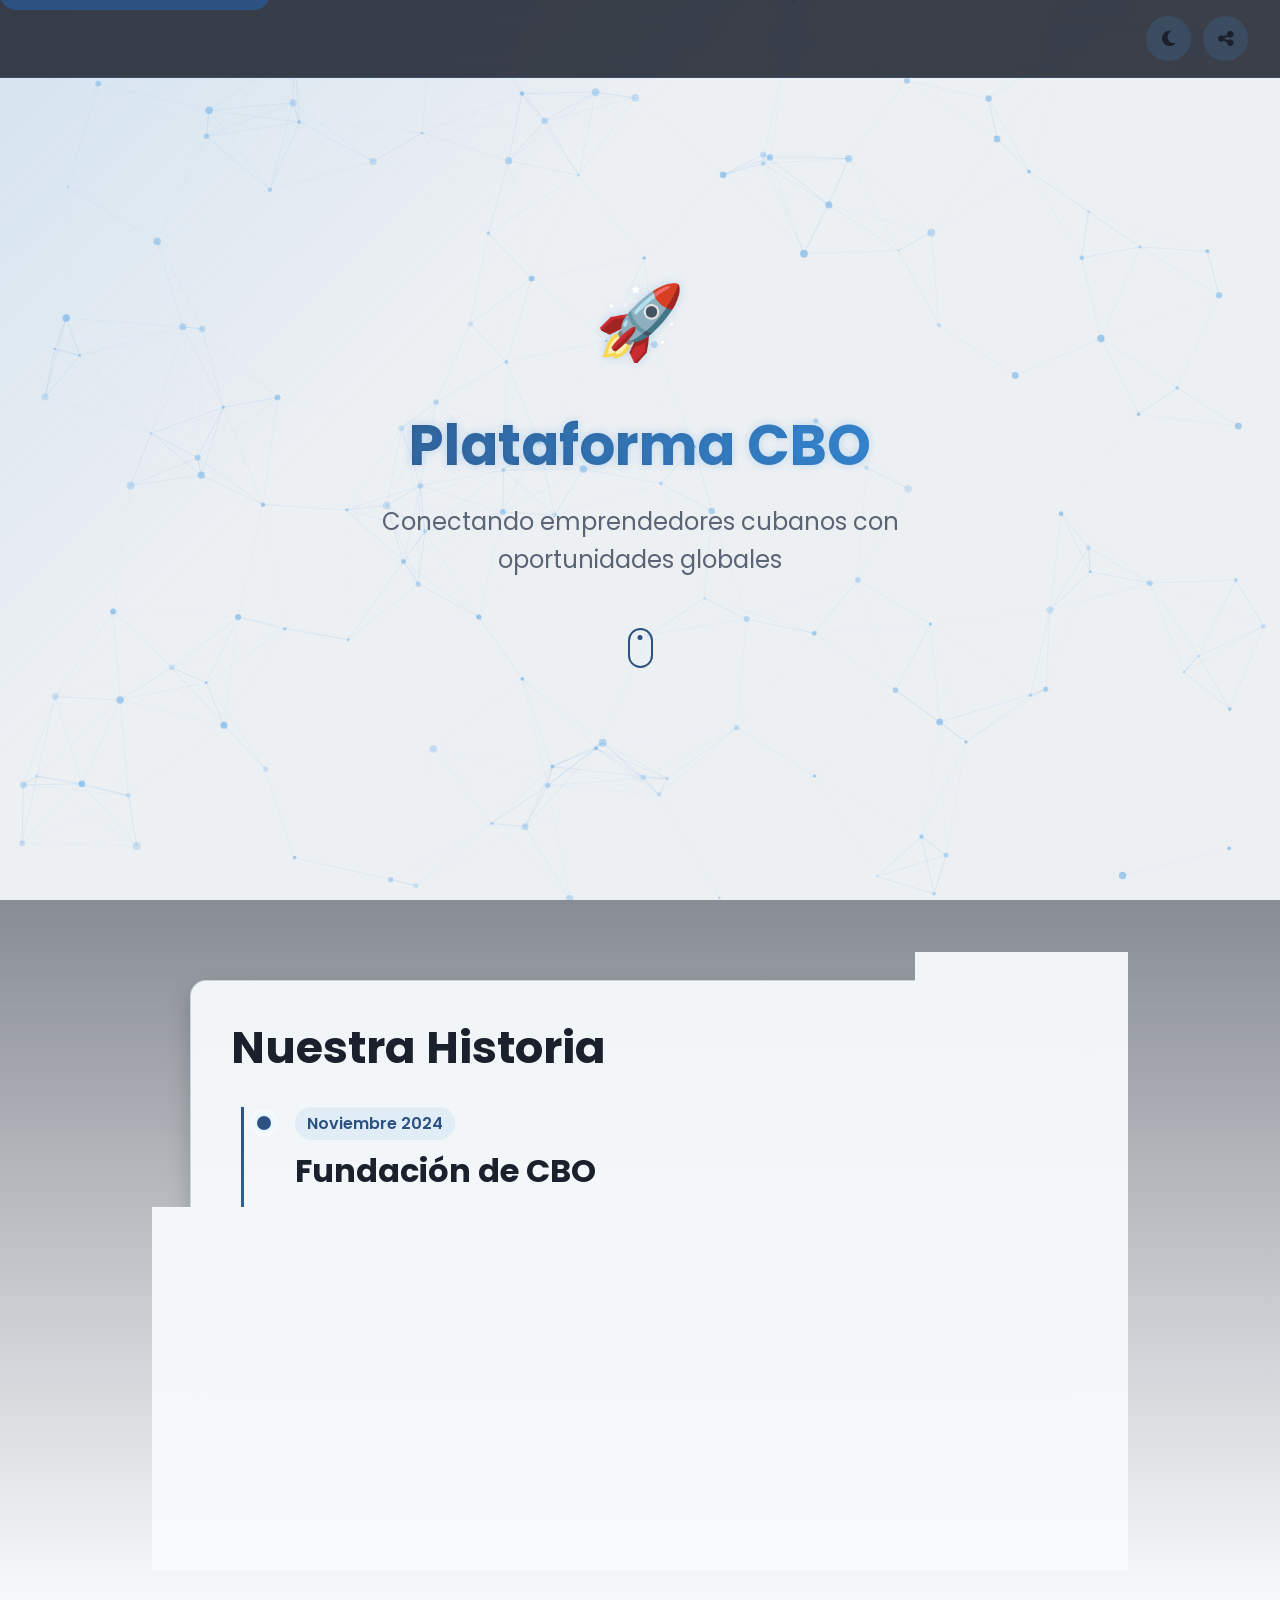
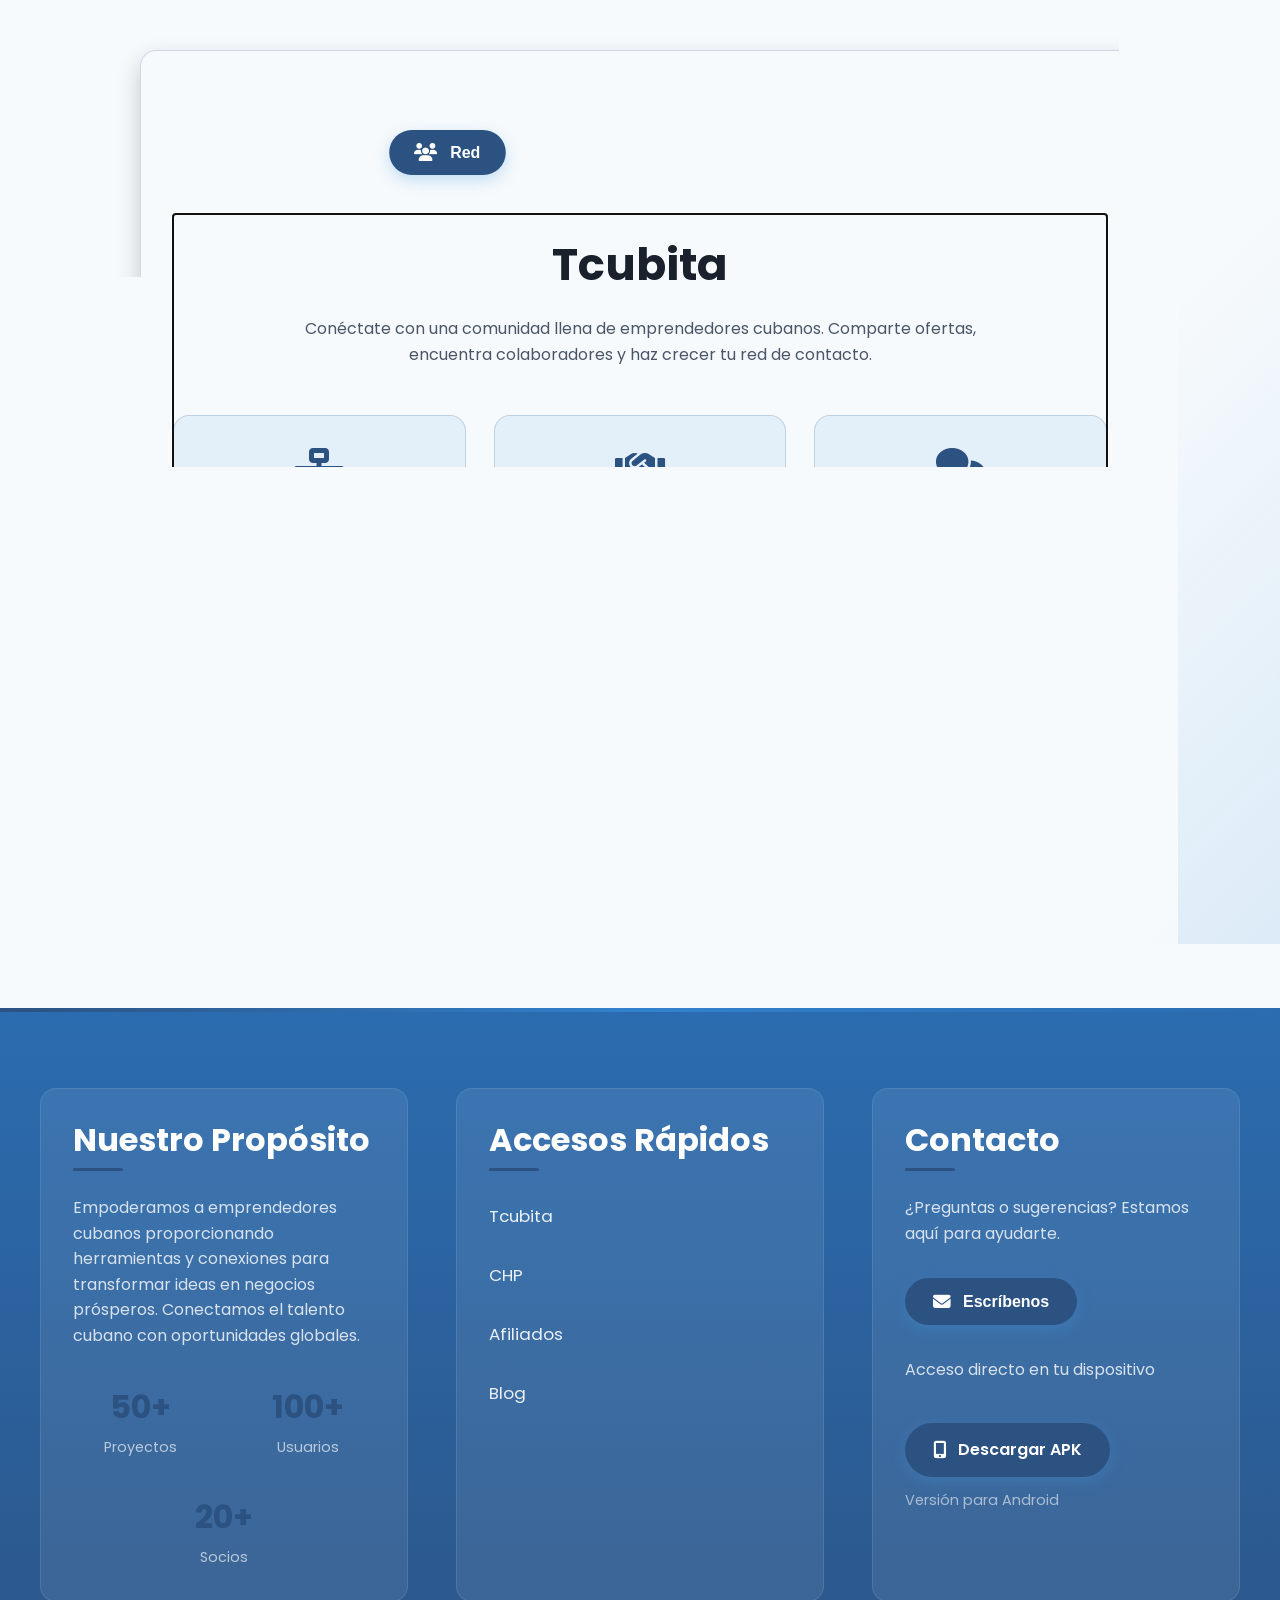
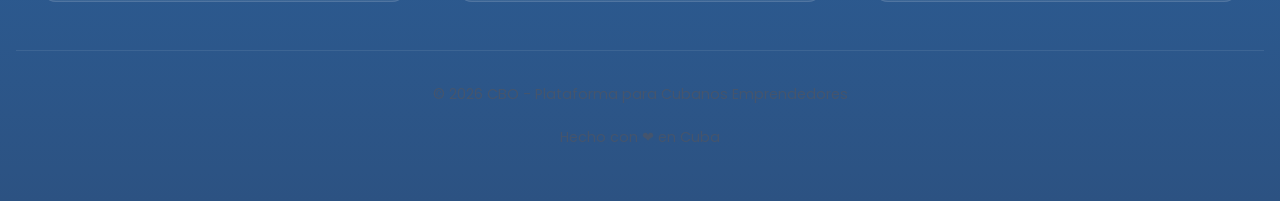
==== commit e7e4c219: "Actualizar index.html" ====
--- a/index.html
+++ b/index.html
@@ -1244,8 +1244,8 @@
                     
                     <article class="tab" data-tab-content="2" role="tabpanel" id="tabpanel-3" aria-labelledby="tab-3" tabindex="0" hidden>
                         <div class="tab-content">
-                            <h2>Afiliados</h2>
-                            <p>Descubre la oportunidad de obtener ingresos desde casa, buscando a emprendedores cubanos que necesiten crecer.</p>
+                            <h2>Empleos</h2>
+                            <p>Descubre la oportunidad de obtener ingresos desde casa, buscamos a emprendedores cubanos que necesiten crecer.</p>
                             <div class="features-grid">
                                 <div class="feature-card">
                                     <i class="fas fa-money-bill-wave" aria-hidden="true"></i>
@@ -1260,11 +1260,11 @@
                                 <div class="feature-card">
                                     <i class="fas fa-users" aria-hidden="true"></i>
                                     <h3>Red</h3>
-                                    <p>Construye tu propia red de afiliados</p>
+                                    <p>Construye tu propia red de ingresos</p>
                                 </div>
                             </div>
                         </div>
-                        <a href="https://cubabazaronline.github.io/Afiliados-de-CHP/" target="_blank" rel="noopener noreferrer" class="cta-button">
+                        <a href="https://cubabazaronline.github.io/Empleos/" target="_blank" rel="noopener noreferrer" class="cta-button">
                             <i class="fas fa-briefcase tab-icon" aria-hidden="true"></i> Ver Oportunidades
                         </a>
                     </article>
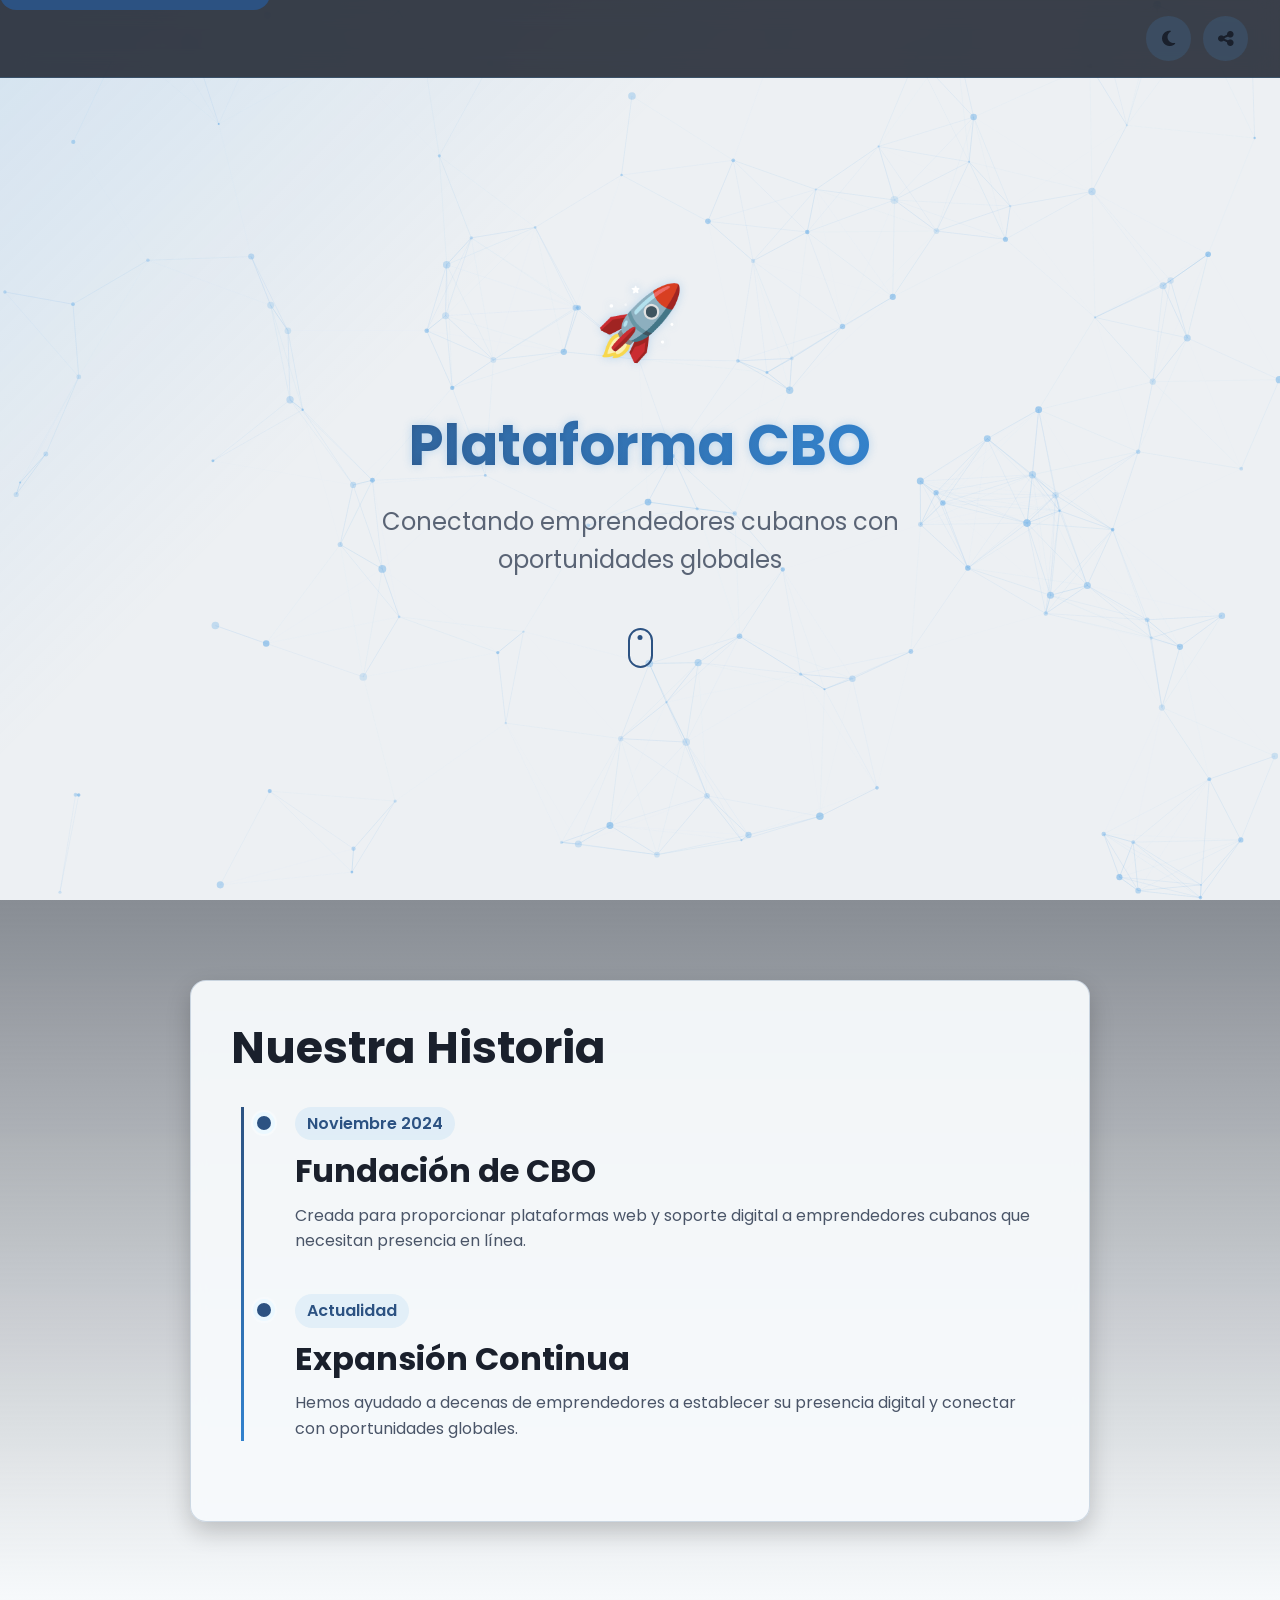
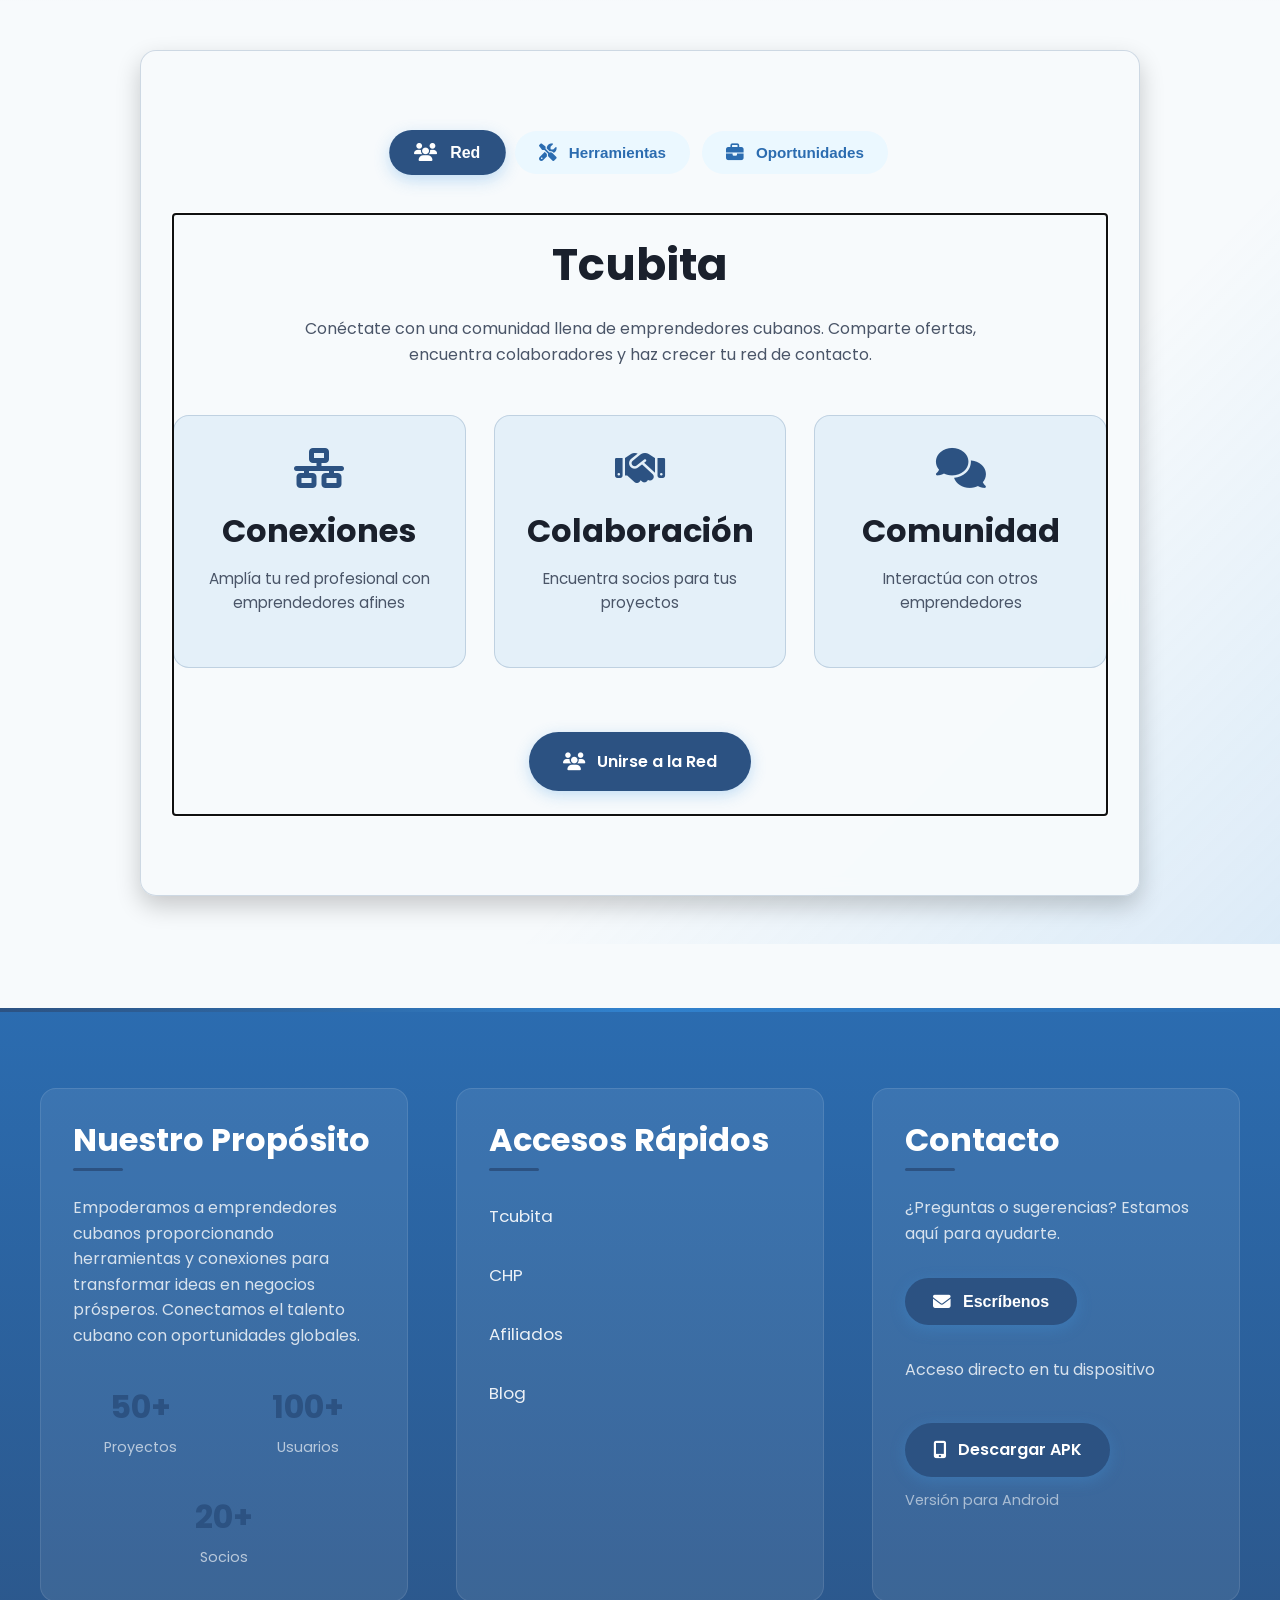
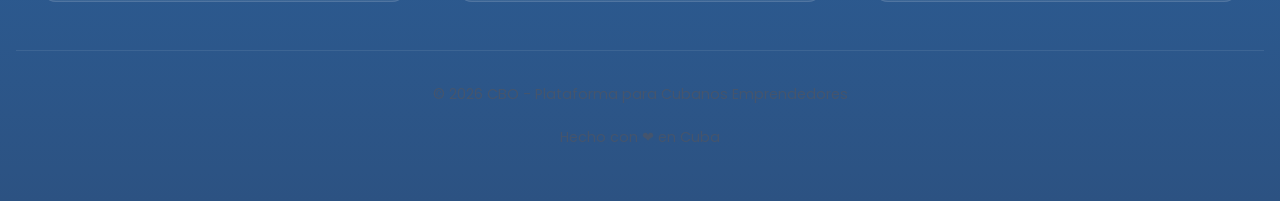
==== commit e620208b: "Actualizar index.html" ====
--- a/index.html
+++ b/index.html
@@ -1303,7 +1303,7 @@
                     <li><a href="https://cubabazaronline.github.io/Tcubita/" target="_blank" rel="noopener noreferrer">Tcubita</a></li>
                     <li><a href="https://cubabazaronline.github.io/CHP/" target="_blank" rel="noopener noreferrer">CHP</a></li>
                     <li><a href="https://cubabazaronline.github.io/Afiliados-de-CHP/" target="_blank" rel="noopener noreferrer">Afiliados</a></li>
-                    <li><a href="https://cubabazaronline.github.io/CBO/blog" target="_blank" rel="noopener noreferrer">Blog</a></li>
+                    <li><a href="https://cubabazaronline.github.io/Blog/" target="_blank" rel="noopener noreferrer">Blog</a></li>
                 </ul>
             </div>
             
